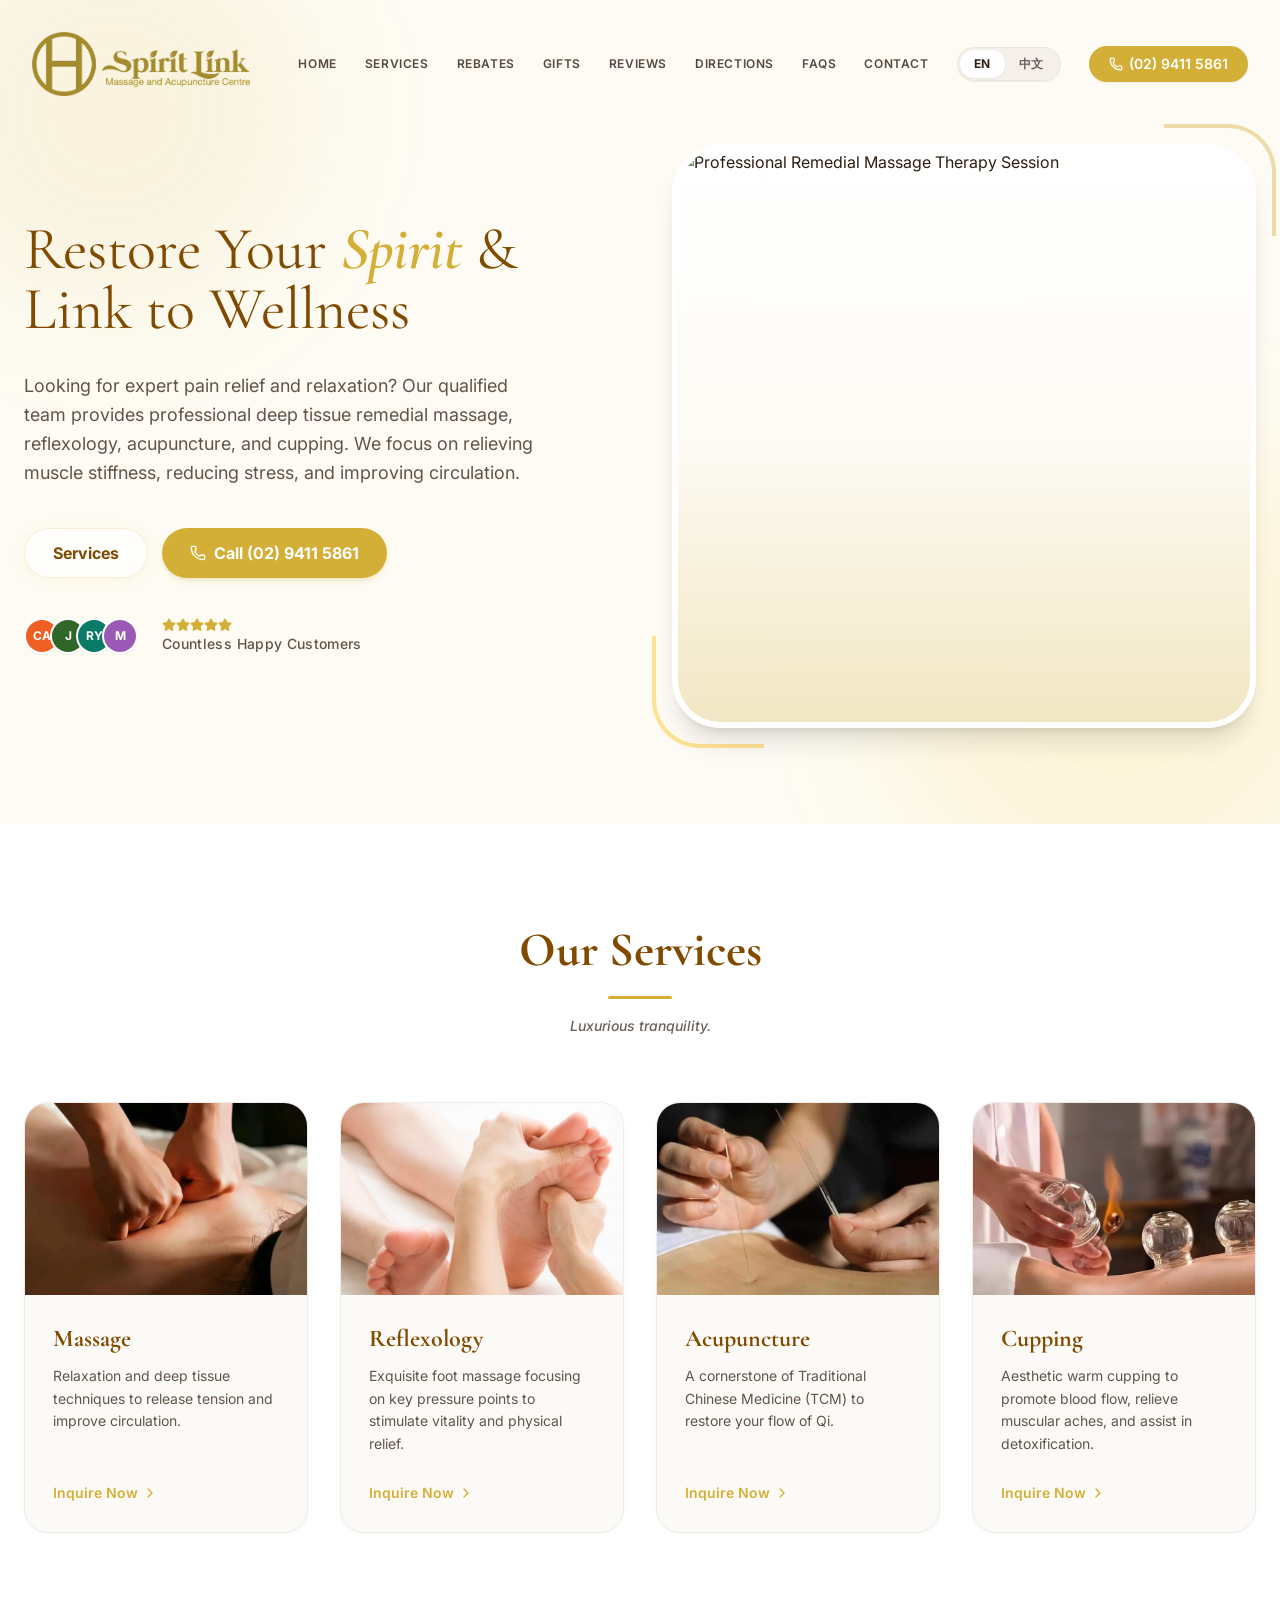
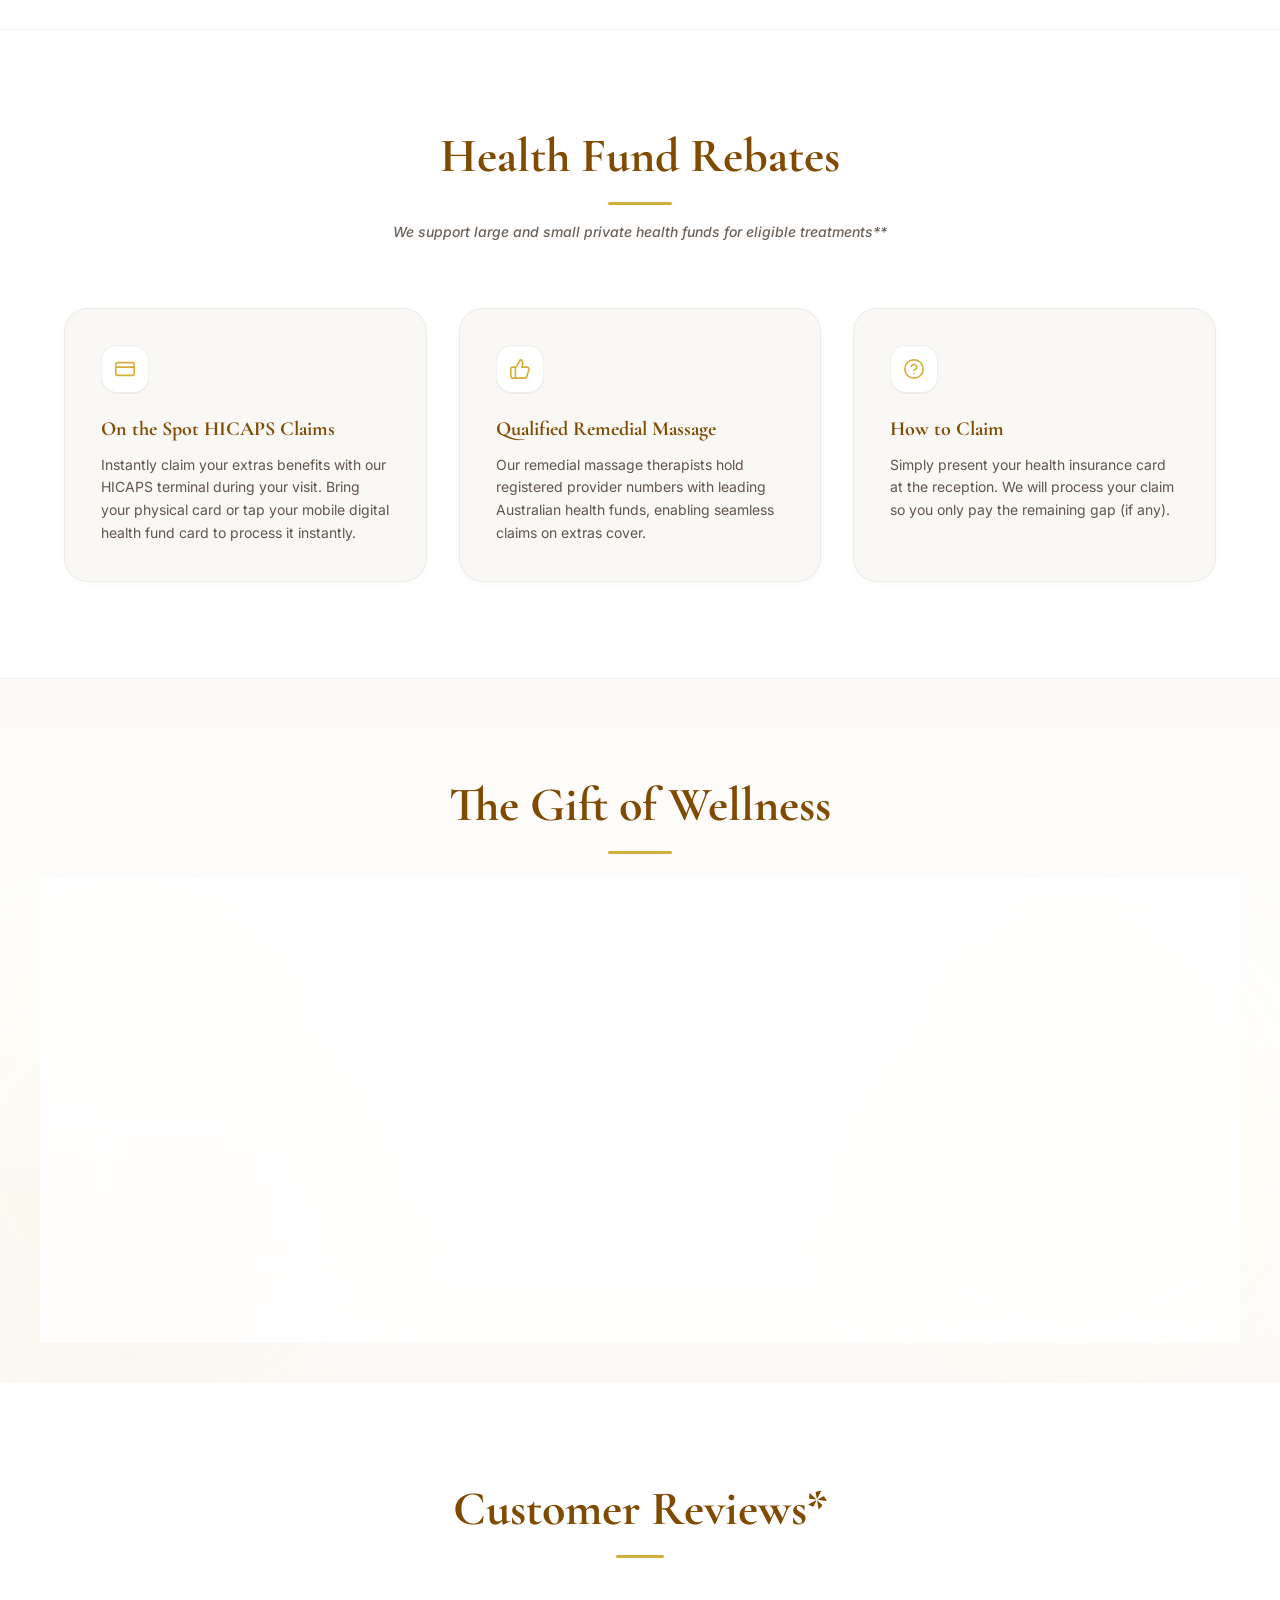
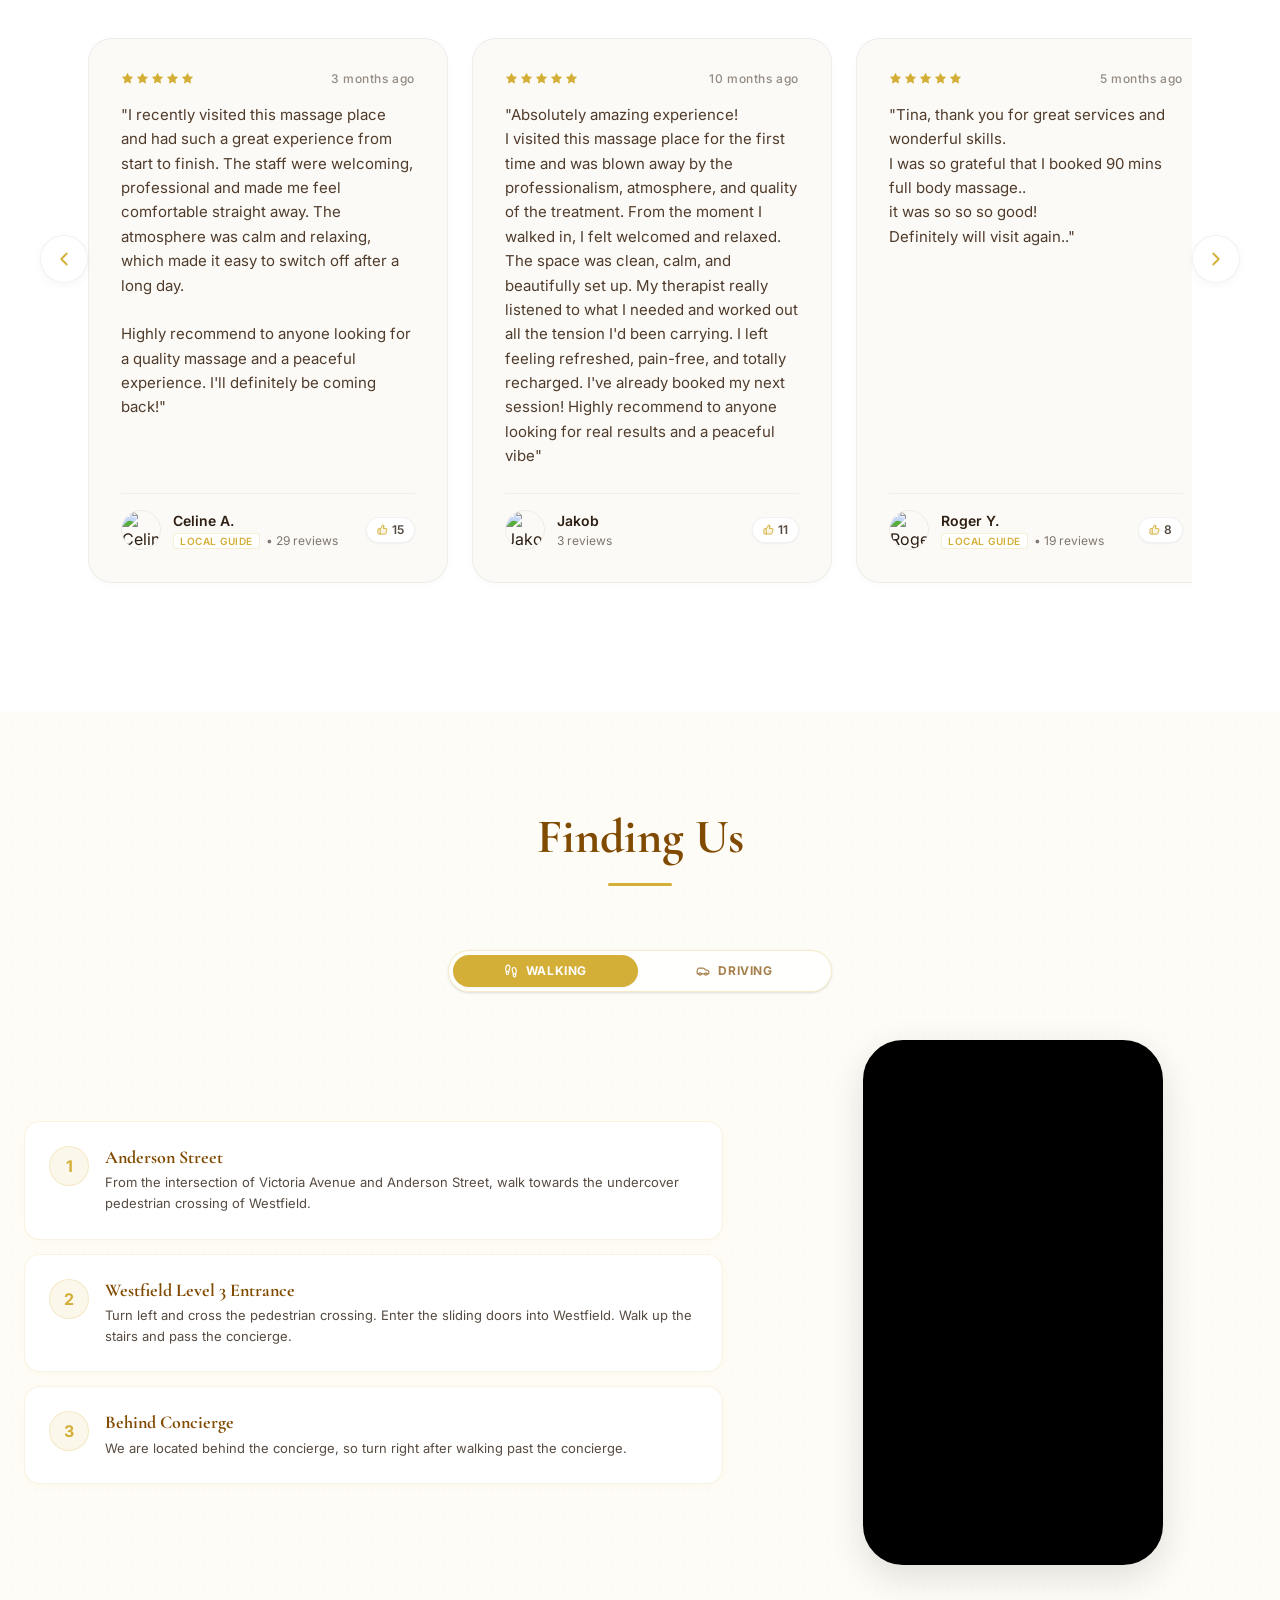
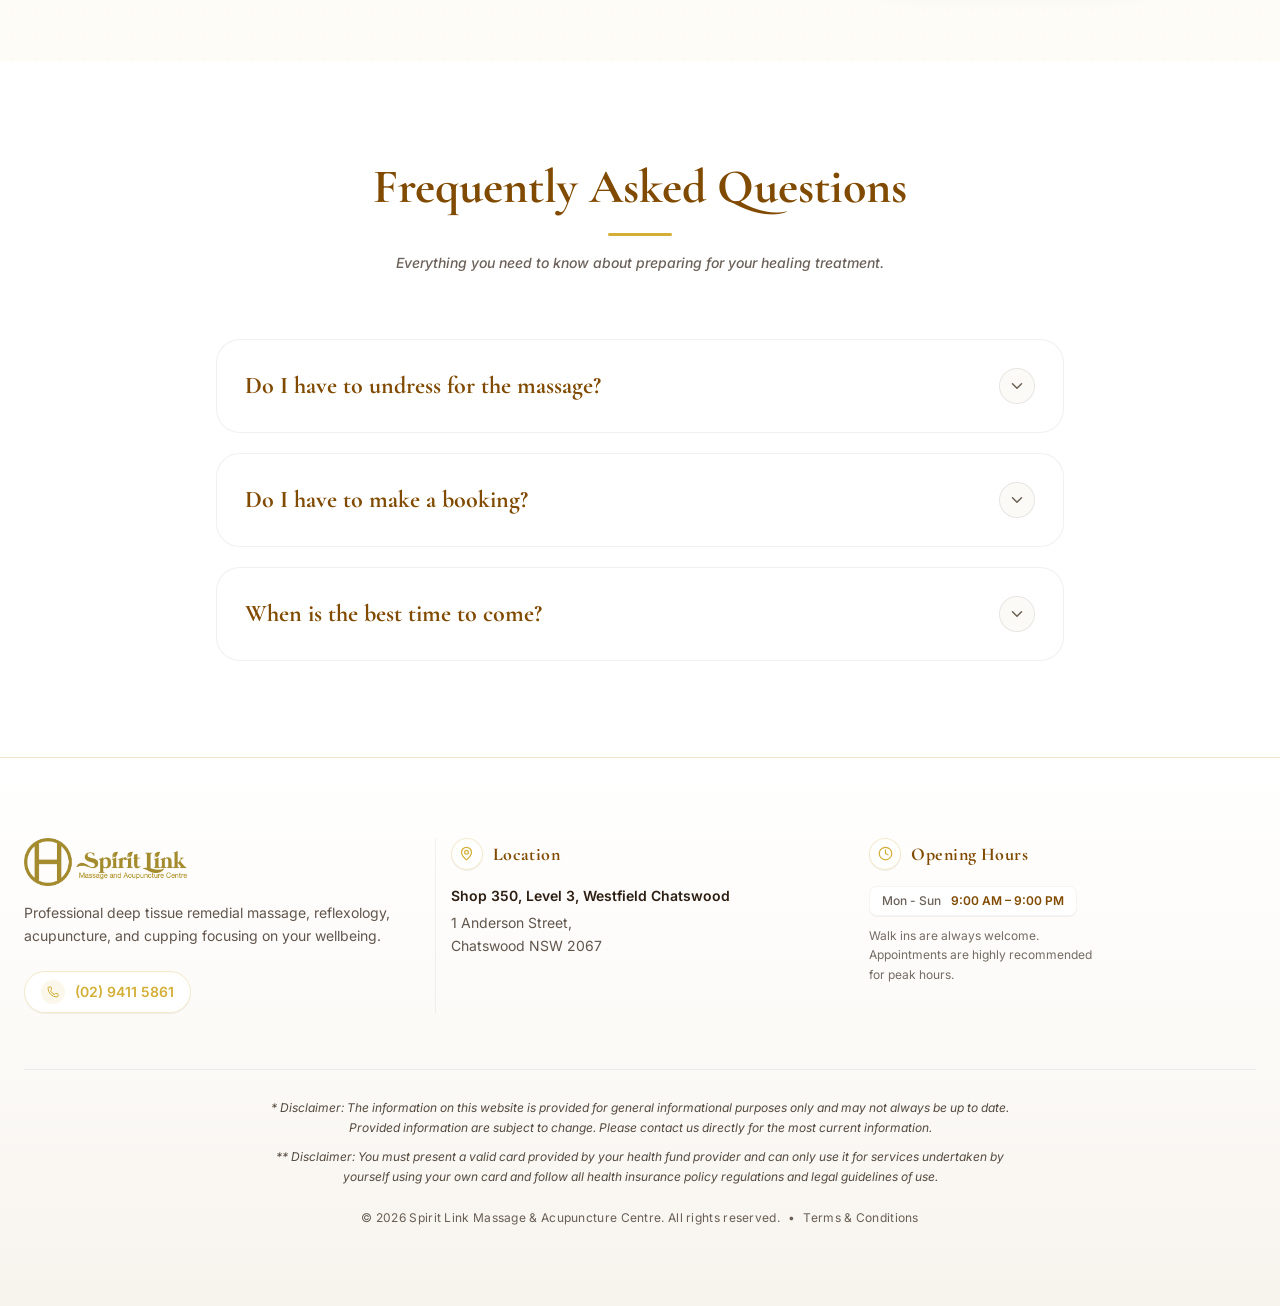
==== index.html @ e6a2073b "Add files via upload" ====
<!doctype html>
<html lang="en">
  <head>
    <meta charset="UTF-8" />
    <meta name="viewport" content="width=device-width, initial-scale=1.0, viewport-fit=cover" />
    
    <!-- Primary Search Meta Tags -->
    <title>Spirit Link Massage &amp; Acupuncture Centre | Chatswood</title>
    <meta name="title" content="Spirit Link Massage &amp; Acupuncture Centre | Chatswood" />
    <meta name="description" content="Expert pain relief and relaxation at Westfield Chatswood. Qualified deep tissue remedial massage, acupuncture, reflexology, and cupping. Instant HICAPS private health fund claims accepted." />
    <meta name="keywords" content="Spirit Link, Massage Chatswood, Acupuncture Westfield Chatswood, Traditional Chinese Medicine TCM, Cupping Therapy, Reflexology, Remedial Massage, HICAPS Health Fund Rebates, Wellness Clinic Sydney" />
    <meta name="author" content="Spirit Link Massage &amp; Acupuncture Centre" />
    <meta name="robots" content="index, follow, max-image-preview:large, max-snippet:-1, max-video-preview:-1" />
    <link rel="canonical" href="https://spiritlinkmassage.github.io/about/" />
    
    <!-- Search Engine Verification -->
    <meta name="google-site-verification" content="Xi3Sm8PVmXnRbYpAABcvfVhwPpnpcM1YwN4TWlgJE1U" />
    <!-- Replace content with your actual Bing Webmaster Tools verification token -->
    <meta name="msvalidate.01" content="BING_WEBMASTER_VERIFICATION_TOKEN" />

    <!-- Open Graph / Facebook / LinkedIn / WhatsApp -->
    <meta property="og:type" content="business.business" />
    <meta property="og:site_name" content="Spirit Link Massage &amp; Acupuncture Centre" />
    <meta property="og:url" content="https://spiritlinkmassage.github.io/about/" />
    <meta property="og:title" content="Spirit Link Massage &amp; Acupuncture Centre | Westfield Chatswood" />
    <meta property="og:description" content="Professional remedial massage, acupuncture, cupping, and reflexology at Westfield Chatswood. Instant HICAPS health fund rebates accepted." />
    <meta property="og:image" content="https://spiritlinkmassage.github.io/about/giftCard.png" />
    <meta property="og:image:secure_url" content="https://spiritlinkmassage.github.io/about/giftCard.png" />
    <meta property="og:image:type" content="image/png" />
    <meta property="og:image:width" content="1200" />
    <meta property="og:image:height" content="630" />
    <meta property="og:image:alt" content="Spirit Link Massage &amp; Acupuncture Centre Gift Card and Clinic Experience" />
    <meta property="og:locale" content="en_AU" />
    <meta property="og:locale:alternate" content="zh_CN" />
    <meta property="og:locale:alternate" content="zh_TW" />

    <!-- Twitter / X Cards -->
    <meta name="twitter:card" content="summary_large_image" />
    <meta name="twitter:url" content="https://spiritlinkmassage.github.io/about/" />
    <meta name="twitter:title" content="Spirit Link Massage &amp; Acupuncture Centre | Chatswood" />
    <meta name="twitter:description" content="Professional remedial massage, acupuncture, cupping, and reflexology at Westfield Chatswood. HICAPS rebates available." />
    <meta name="twitter:image" content="https://spiritlinkmassage.github.io/about/giftCard.png" />
    <meta name="twitter:image:alt" content="Spirit Link Massage &amp; Acupuncture Centre" />

    <!-- Apple Safari & iOS Web App Integration -->
    <meta name="apple-mobile-web-app-capable" content="yes" />
    <meta name="apple-mobile-web-app-status-bar-style" content="default" />
    <meta name="apple-mobile-web-app-title" content="Spirit Link" />
    <meta name="format-detection" content="telephone=yes" />
    <link rel="apple-touch-icon" sizes="180x180" href="https://spiritlinkmassage.github.io/about/browserLogo.png" />

    <!-- Theme Colors for Android Chrome & Safari Tab Tinting -->
    <meta name="theme-color" content="#FFFDF9" />
    <meta name="color-scheme" content="light" />

    <!-- Geo Meta Tags for Local Australian SEO -->
    <meta name="geo.region" content="AU-NSW" />
    <meta name="geo.placename" content="Chatswood" />
    <meta name="geo.position" content="-33.7961;151.1831" />
    <meta name="ICBM" content="-33.7961, 151.1831" />

    <!-- Performance: Preconnect to Google Fonts -->
    <link rel="preconnect" href="https://fonts.googleapis.com" />
    <link rel="preconnect" href="https://fonts.gstatic.com" crossorigin />
    <link href="https://fonts.googleapis.com/css2?family=Cormorant+Garamond:ital,wght@0,300;0,400;0,500;0,600;0,700;1,300;1,400;1,500;1,600;1,700&family=Inter:wght@100..900&display=swap" rel="stylesheet" />

    <!-- Favicon & Search Engine Site Icons (Google, Bing, Apple) -->
    <link rel="icon" type="image/png" sizes="512x512" href="https://spiritlinkmassage.github.io/about/browserLogo.png" />
    <link rel="icon" type="image/png" sizes="192x192" href="https://spiritlinkmassage.github.io/about/browserLogo.png" />
    <link rel="shortcut icon" href="https://spiritlinkmassage.github.io/about/browserLogo.png" />

    <!-- Schema.org JSON-LD Structured Data for Google Local 3-Pack & Rich Snippets -->
    <script type="application/ld+json">
    {
      "@context": "https://schema.org",
      "@type": ["HealthAndBeautyBusiness", "MedicalBusiness", "DaySpa"],
      "@id": "https://spiritlinkmassage.github.io/about/#business",
      "name": "Spirit Link Massage & Acupuncture Centre",
      "alternateName": ["Spirit Link Chatswood", "Spirit Link TCM Clinic"],
      "description": "Premier wellness and remedial therapy clinic in Westfield Chatswood offering qualified remedial deep tissue massage, acupuncture, reflexology, and cupping with instant HICAPS private health fund claims.",
      "url": "https://spiritlinkmassage.github.io/about/",
      "telephone": "+61-2-9411-5861",
      "priceRange": "$$",
      "image": [
        "https://spiritlinkmassage.github.io/about/giftCard.png",
        "https://spiritlinkmassage.github.io/about/massage.png",
        "https://spiritlinkmassage.github.io/about/acupuncture.png",
        "https://spiritlinkmassage.github.io/about/cupping.png",
        "https://spiritlinkmassage.github.io/about/reflexology.png"
      ],
      "logo": {
        "@type": "ImageObject",
        "url": "https://spiritlinkmassage.github.io/about/logo.png",
        "width": "512",
        "height": "512"
      },
      "address": {
        "@type": "PostalAddress",
        "streetAddress": "Shop 350, Level 3, Westfield Chatswood, 1 Anderson Street",
        "addressLocality": "Chatswood",
        "addressRegion": "NSW",
        "postalCode": "2067",
        "addressCountry": "AU"
      },
      "geo": {
        "@type": "GeoCoordinates",
        "latitude": -33.7961,
        "longitude": 151.1831
      },
      "containedInPlace": {
        "@type": "ShoppingCenter",
        "name": "Westfield Chatswood",
        "address": {
          "@type": "PostalAddress",
          "streetAddress": "1 Anderson Street",
          "addressLocality": "Chatswood",
          "addressRegion": "NSW",
          "postalCode": "2067",
          "addressCountry": "AU"
        }
      },
      "areaServed": [
        {
          "@type": "City",
          "name": "Chatswood"
        },
        {
          "@type": "AdministrativeArea",
          "name": "North Shore Sydney"
        },
        {
          "@type": "AdministrativeArea",
          "name": "Willoughby"
        },
        {
          "@type": "AdministrativeArea",
          "name": "New South Wales"
        }
      ],
      "knowsAbout": [
        "Remedial Massage",
        "Acupuncture Therapy",
        "Reflexology Foot Massage",
        "Cupping Therapy",
        "Traditional Chinese Medicine (TCM)",
        "Deep Tissue Massage",
        "HICAPS Private Health Fund Claims"
      ],
      "openingHoursSpecification": [
        {
          "@type": "OpeningHoursSpecification",
          "dayOfWeek": [
            "Monday",
            "Tuesday",
            "Wednesday",
            "Thursday",
            "Friday",
            "Saturday",
            "Sunday"
          ],
          "opens": "09:00",
          "closes": "21:00"
        }
      ],
      "paymentAccepted": ["Cash", "Credit Card", "EFTPOS", "HICAPS", "Visa", "Mastercard"],
      "currenciesAccepted": "AUD",
      "aggregateRating": {
        "@type": "AggregateRating",
        "ratingValue": "5.0",
        "bestRating": "5",
        "worstRating": "1",
        "ratingCount": "59",
        "reviewCount": "59"
      },
      "hasOfferCatalog": {
        "@type": "OfferCatalog",
        "name": "Wellness & TCM Remedial Services",
        "itemListElement": [
          {
            "@type": "Offer",
            "itemOffered": {
              "@type": "Service",
              "name": "Remedial Deep Tissue Massage",
              "description": "Qualified deep tissue remedial massage targeting muscle tightness, chronic pain, and stress with instant HICAPS claiming."
            }
          },
          {
            "@type": "Offer",
            "itemOffered": {
              "@type": "Service",
              "name": "Acupuncture & TCM Therapy",
              "description": "Traditional Chinese Medicine acupuncture treatment to unblock meridians, restore balance, and relieve chronic ailments."
            }
          },
          {
            "@type": "Offer",
            "itemOffered": {
              "@type": "Service",
              "name": "Reflexology Foot Massage",
              "description": "Therapeutic foot pressure point reflexology to stimulate systemic circulation and bodily recovery."
            }
          },
          {
            "@type": "Offer",
            "itemOffered": {
              "@type": "Service",
              "name": "Cupping Therapy",
              "description": "Traditional glass cup suction therapy to dispel deep tension and enhance microcirculation."
            }
          }
        ]
      }
    }
    </script>
    <script type="module" crossorigin src="./assets/index-lstmQ9-v.js"></script>
    <link rel="modulepreload" crossorigin href="./assets/rolldown-runtime-M0oDzQ_3.js">
    <link rel="modulepreload" crossorigin href="./assets/vendor-misc-BG9ecFkG.js">
    <link rel="modulepreload" crossorigin href="./assets/vendor-motion-CO0AXUZm.js">
    <link rel="modulepreload" crossorigin href="./assets/vendor-react-CV_2UUEp.js">
    <link rel="stylesheet" crossorigin href="./assets/index-DsUtZByP.css">
  </head>
  <body>
    <div id="root"></div>
  </body>
</html>
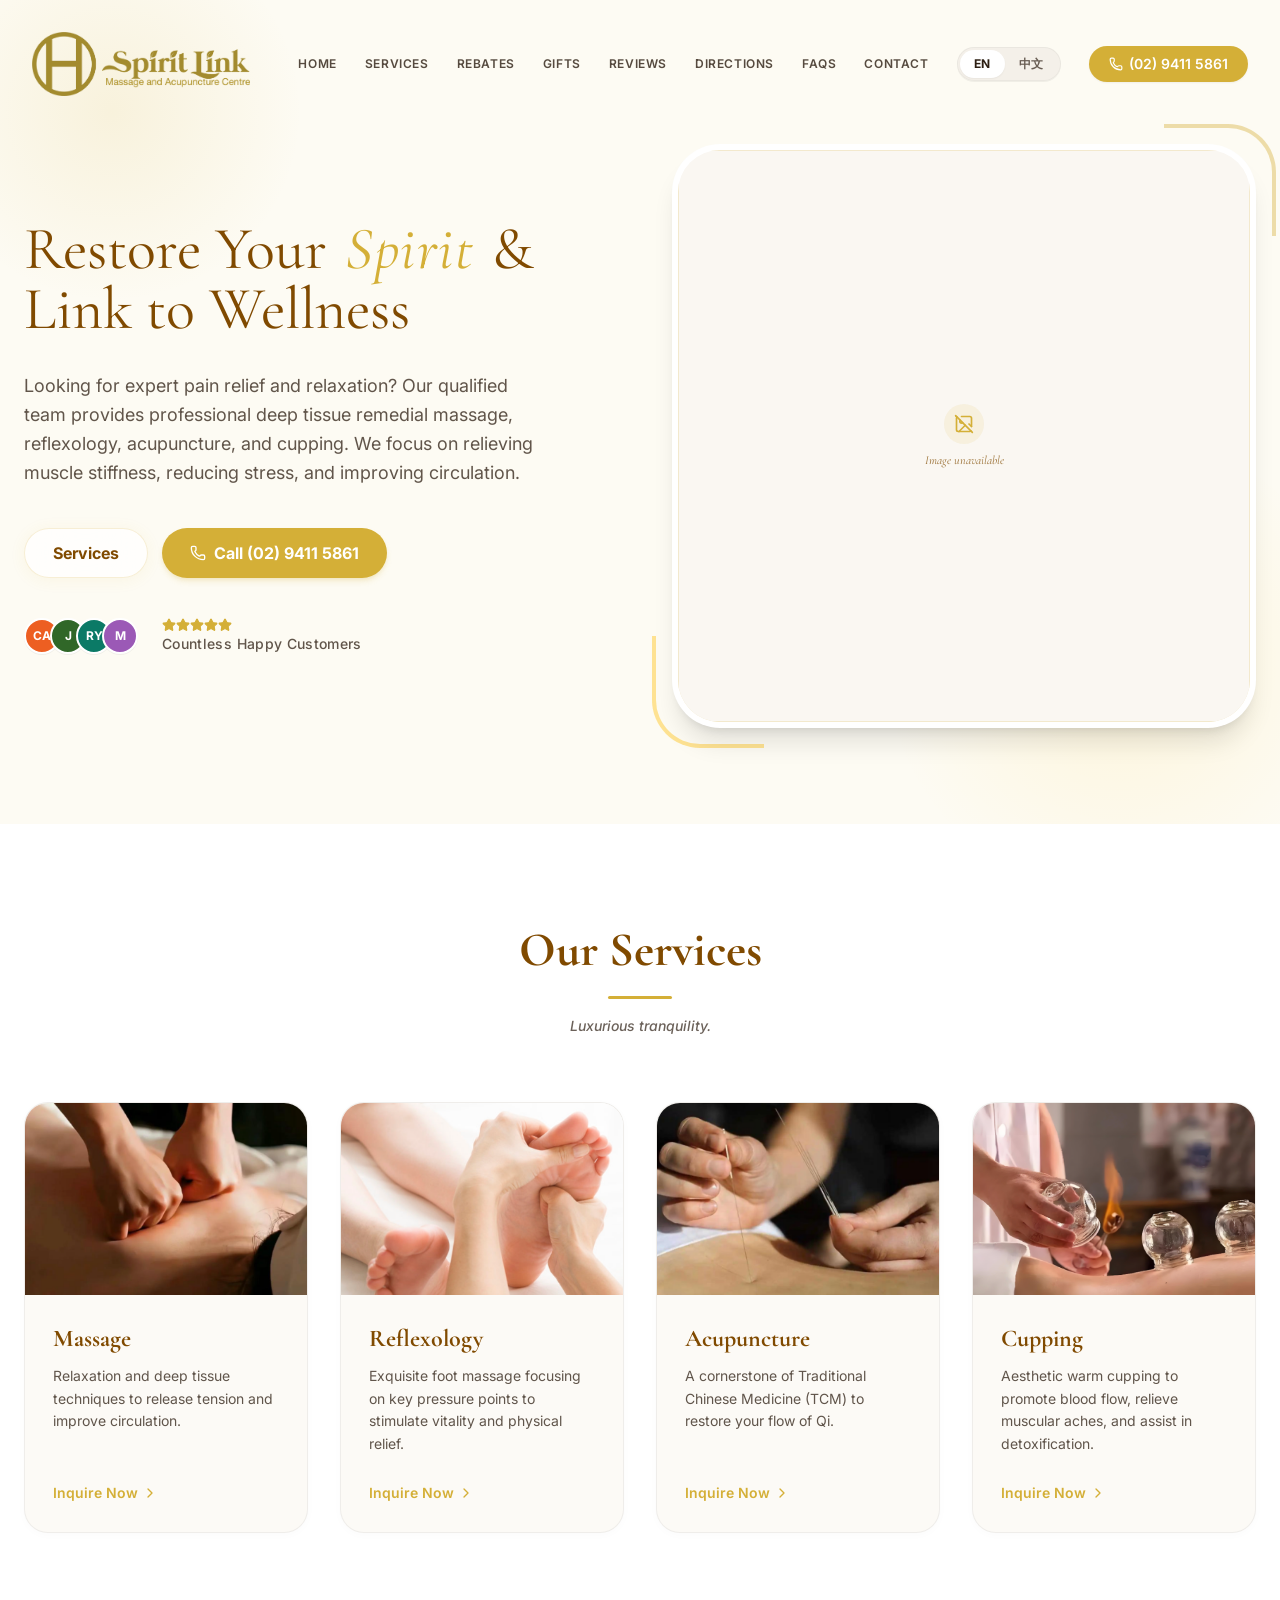
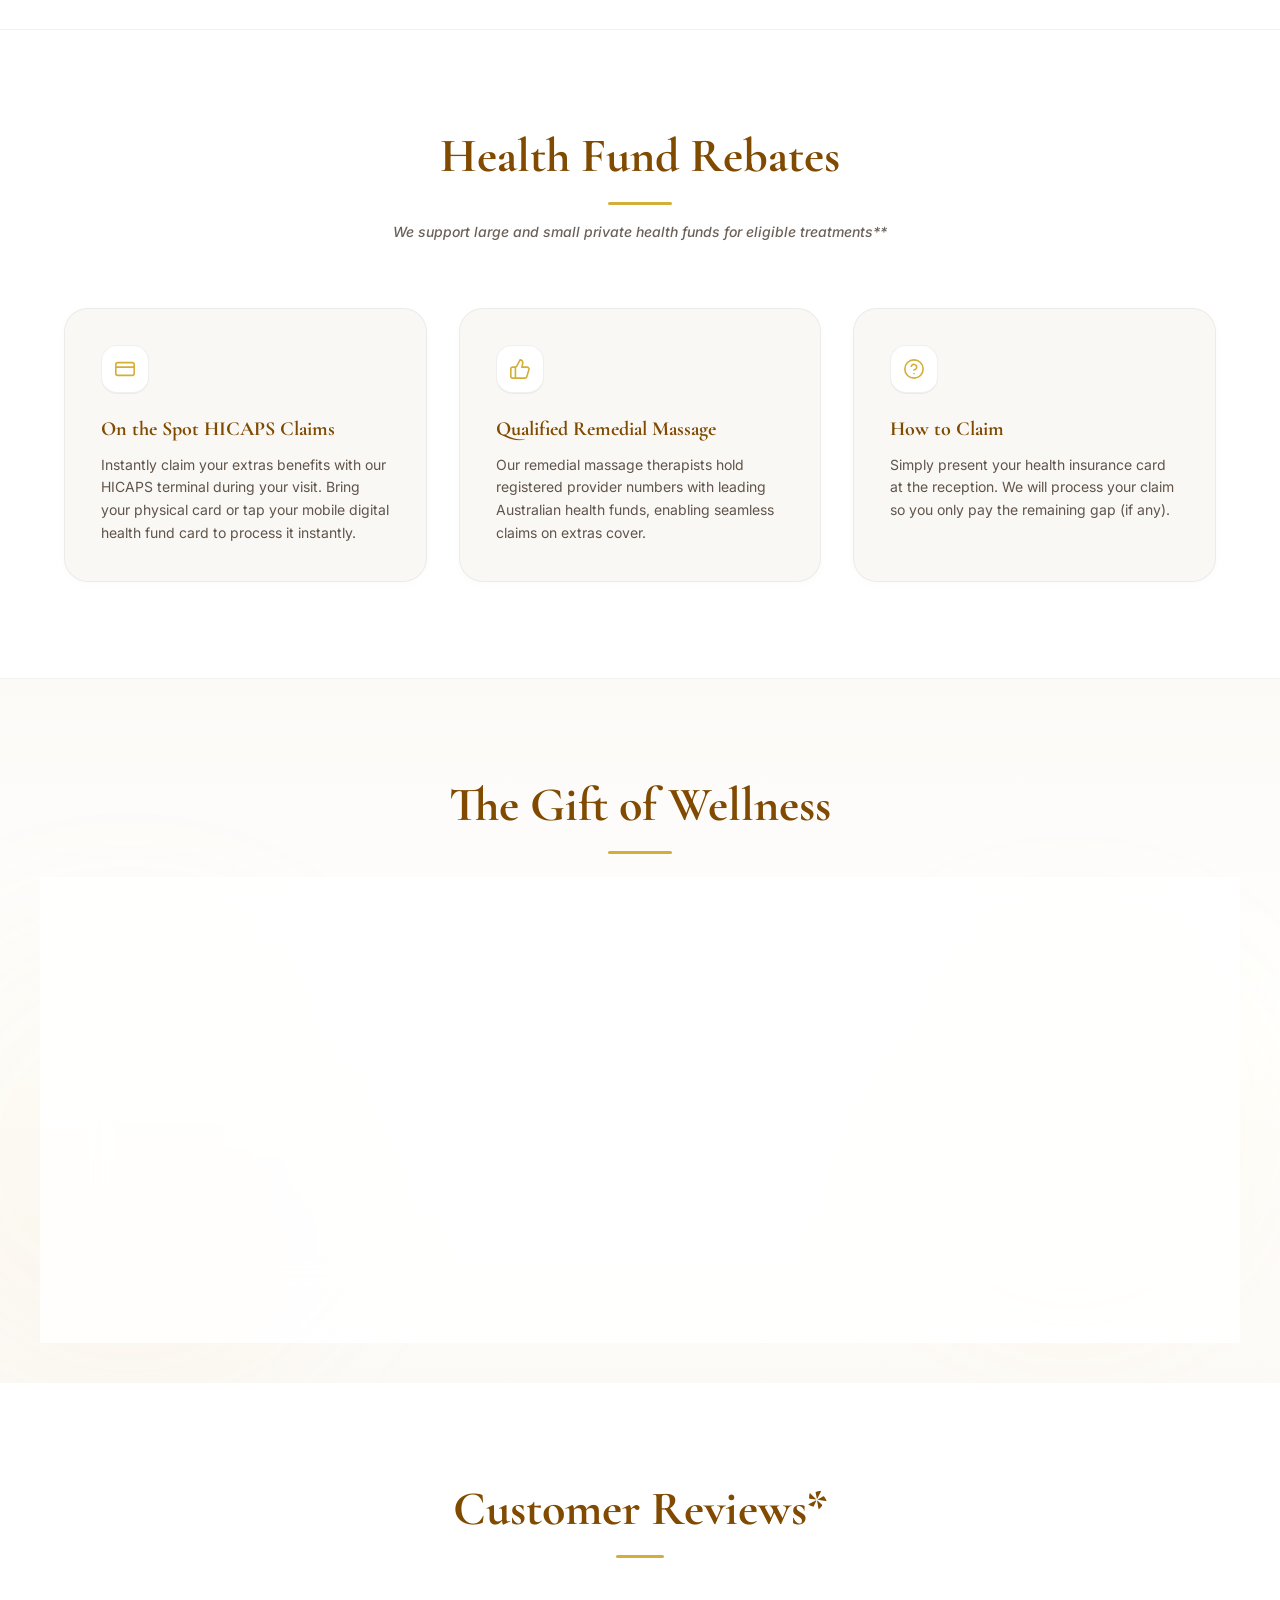
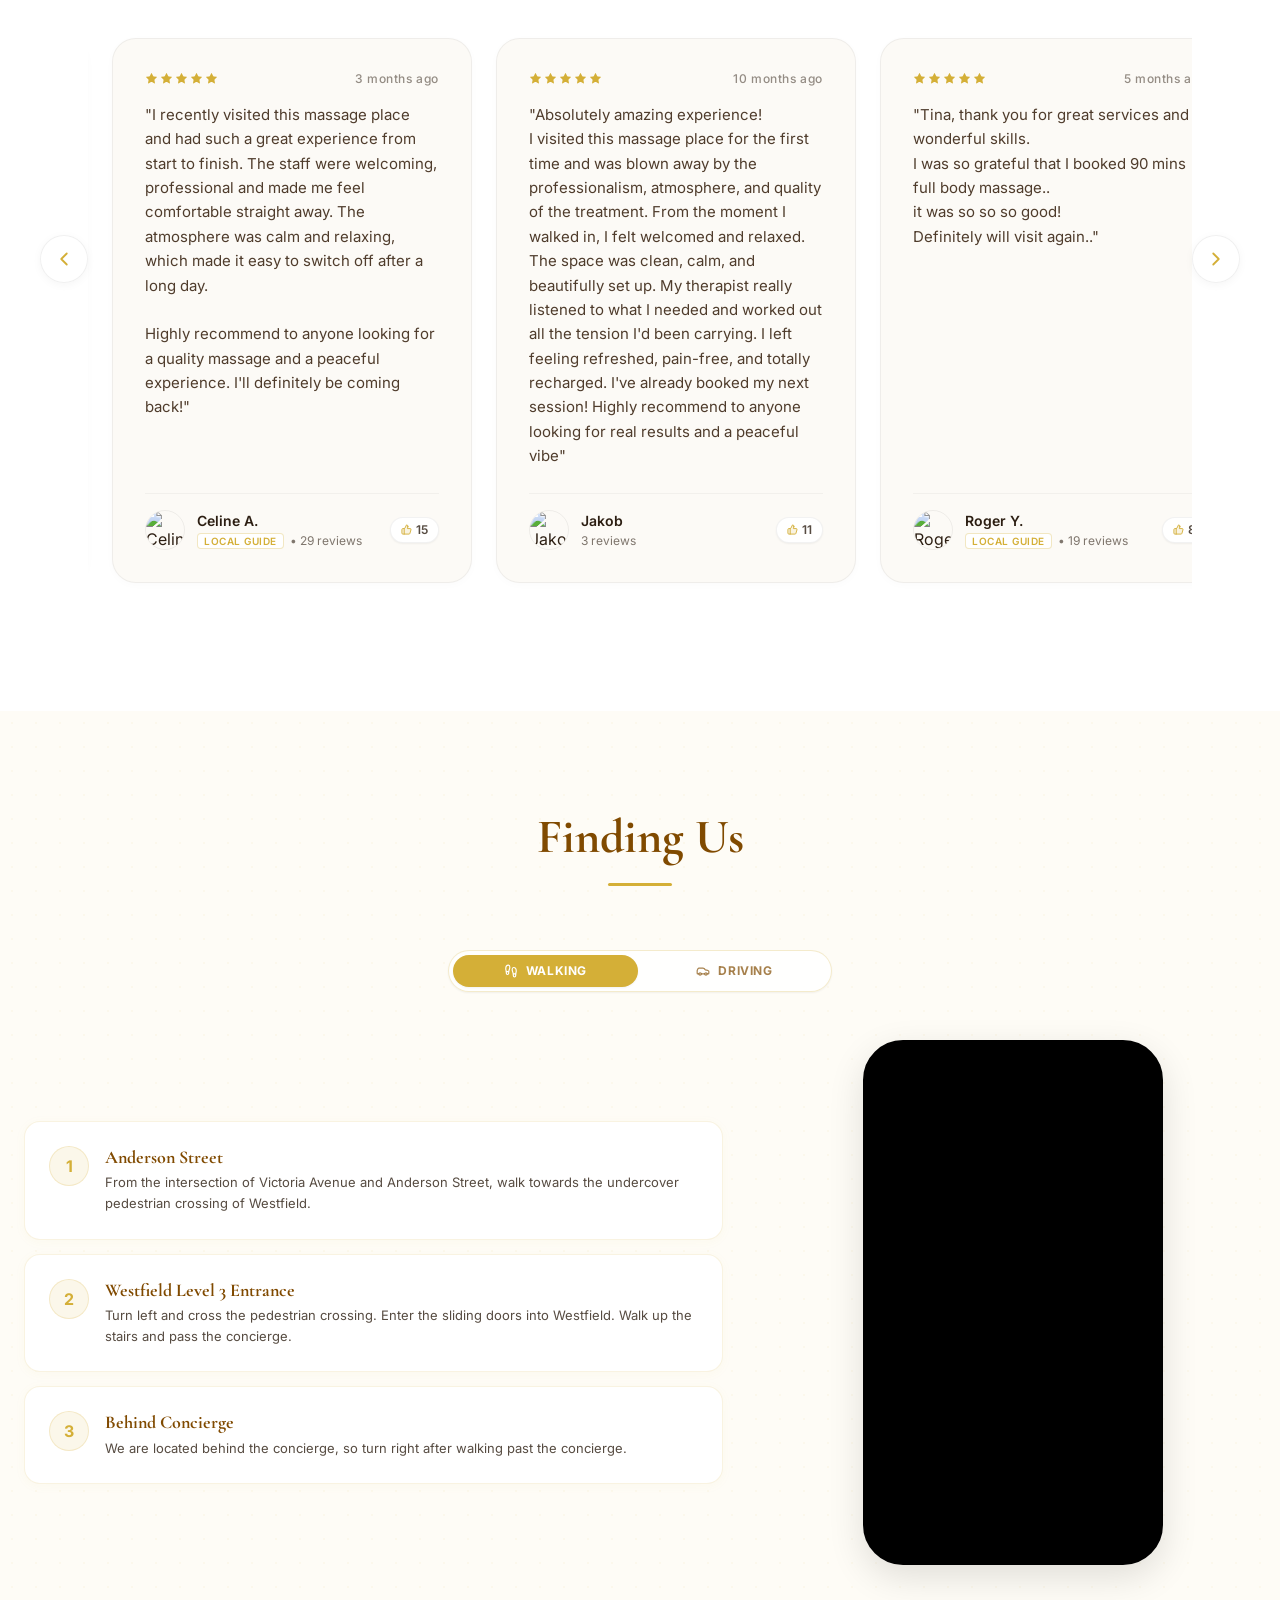
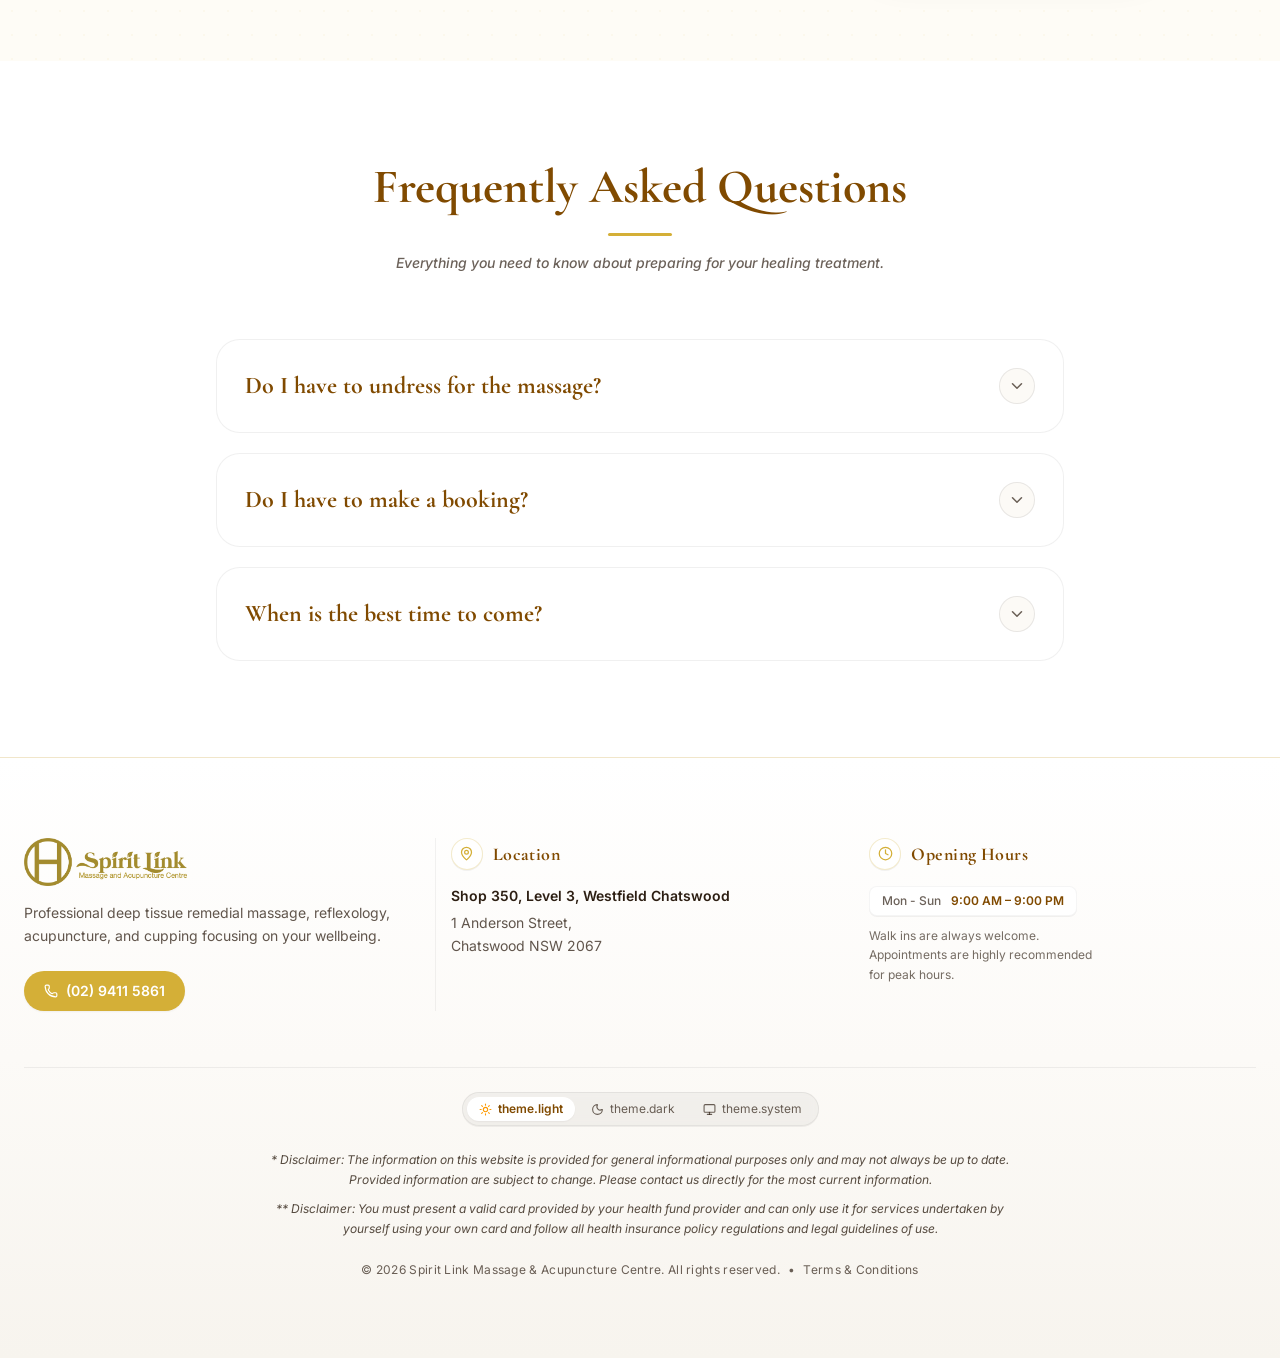
==== commit 93a42414: "Add files via upload" ====
--- a/index.html
+++ b/index.html
@@ -5,10 +5,10 @@
     <meta name="viewport" content="width=device-width, initial-scale=1.0, viewport-fit=cover" />
     
     <!-- Primary Search Meta Tags -->
-    <title>Spirit Link Massage &amp; Acupuncture Centre | Chatswood</title>
-    <meta name="title" content="Spirit Link Massage &amp; Acupuncture Centre | Chatswood" />
-    <meta name="description" content="Expert pain relief and relaxation at Westfield Chatswood. Qualified deep tissue remedial massage, acupuncture, reflexology, and cupping. Instant HICAPS private health fund claims accepted." />
-    <meta name="keywords" content="Spirit Link, Massage Chatswood, Acupuncture Westfield Chatswood, Traditional Chinese Medicine TCM, Cupping Therapy, Reflexology, Remedial Massage, HICAPS Health Fund Rebates, Wellness Clinic Sydney" />
+    <title>Spirit Link Massage &amp; Acupuncture Centre | Chatswood Sydney NSW | 悉尼车士活中医推拿针灸</title>
+    <meta name="title" content="Spirit Link Massage &amp; Acupuncture Centre | Chatswood Sydney NSW | 悉尼车士活中医推拿针灸" />
+    <meta name="description" content="Premier remedial massage, acupuncture, reflexology &amp; cupping clinic at Westfield Chatswood, Sydney NSW Australia. Certified therapists, walk-ins welcome, instant HICAPS health fund rebates. 悉尼车士活专业中医推拿、针灸理疗、拔罐、足疗，支持澳洲私人医疗保险现场报销。" />
+    <meta name="keywords" content="Spirit Link Massage, Massage Chatswood, Massage Sydney, Remedial Massage Sydney, Remedial Massage NSW, Remedial Massage Australia, Acupuncture Sydney, Acupuncture Chatswood, Traditional Chinese Medicine Sydney, TCM Sydney, Chinese Massage Sydney Australia, Deep Tissue Massage Chatswood, Reflexology Sydney, Cupping Therapy Sydney, HICAPS Health Fund Rebates Sydney, 悉尼按摩, 车士活按摩, 悉尼中医, 悉尼针灸, 悉尼拔罐, 悉尼足疗, 车士活中医诊所, 澳洲私人医疗保险报销, 澳洲中医推拿, Westfield Chatswood Massage, North Shore Sydney Massage, Best Massage Sydney NSW, Chinese Acupuncture Sydney" />
     <meta name="author" content="Spirit Link Massage &amp; Acupuncture Centre" />
     <meta name="robots" content="index, follow, max-image-preview:large, max-snippet:-1, max-video-preview:-1" />
     <link rel="canonical" href="https://spiritlinkmassage.github.io/about/" />
@@ -22,14 +22,14 @@
     <meta property="og:type" content="business.business" />
     <meta property="og:site_name" content="Spirit Link Massage &amp; Acupuncture Centre" />
     <meta property="og:url" content="https://spiritlinkmassage.github.io/about/" />
-    <meta property="og:title" content="Spirit Link Massage &amp; Acupuncture Centre | Westfield Chatswood" />
-    <meta property="og:description" content="Professional remedial massage, acupuncture, cupping, and reflexology at Westfield Chatswood. Instant HICAPS health fund rebates accepted." />
+    <meta property="og:title" content="Spirit Link Massage &amp; Acupuncture Centre | Westfield Chatswood Sydney NSW" />
+    <meta property="og:description" content="Professional remedial massage, acupuncture, cupping, and reflexology at Westfield Chatswood, Sydney NSW Australia. Instant HICAPS private health fund rebates accepted. 悉尼车士活中医推拿针灸理疗。" />
     <meta property="og:image" content="https://spiritlinkmassage.github.io/about/giftCard.png" />
     <meta property="og:image:secure_url" content="https://spiritlinkmassage.github.io/about/giftCard.png" />
     <meta property="og:image:type" content="image/png" />
     <meta property="og:image:width" content="1200" />
     <meta property="og:image:height" content="630" />
-    <meta property="og:image:alt" content="Spirit Link Massage &amp; Acupuncture Centre Gift Card and Clinic Experience" />
+    <meta property="og:image:alt" content="Spirit Link Massage &amp; Acupuncture Centre Westfield Chatswood Sydney Gift Card and Clinic Experience" />
     <meta property="og:locale" content="en_AU" />
     <meta property="og:locale:alternate" content="zh_CN" />
     <meta property="og:locale:alternate" content="zh_TW" />
@@ -37,10 +37,10 @@
     <!-- Twitter / X Cards -->
     <meta name="twitter:card" content="summary_large_image" />
     <meta name="twitter:url" content="https://spiritlinkmassage.github.io/about/" />
-    <meta name="twitter:title" content="Spirit Link Massage &amp; Acupuncture Centre | Chatswood" />
-    <meta name="twitter:description" content="Professional remedial massage, acupuncture, cupping, and reflexology at Westfield Chatswood. HICAPS rebates available." />
+    <meta name="twitter:title" content="Spirit Link Massage &amp; Acupuncture Centre | Chatswood Sydney NSW" />
+    <meta name="twitter:description" content="Professional remedial massage, acupuncture, cupping, and reflexology at Westfield Chatswood, Sydney NSW. Instant HICAPS health fund rebates. 悉尼专业中医推拿针灸。" />
     <meta name="twitter:image" content="https://spiritlinkmassage.github.io/about/giftCard.png" />
-    <meta name="twitter:image:alt" content="Spirit Link Massage &amp; Acupuncture Centre" />
+    <meta name="twitter:image:alt" content="Spirit Link Massage &amp; Acupuncture Centre Sydney" />
 
     <!-- Apple Safari & iOS Web App Integration -->
     <meta name="apple-mobile-web-app-capable" content="yes" />
@@ -49,9 +49,10 @@
     <meta name="format-detection" content="telephone=yes" />
     <link rel="apple-touch-icon" sizes="180x180" href="https://spiritlinkmassage.github.io/about/browserLogo.png" />
 
-    <!-- Theme Colors for Android Chrome & Safari Tab Tinting -->
-    <meta name="theme-color" content="#FFFDF9" />
-    <meta name="color-scheme" content="light" />
+    <!-- Theme Colors for Android Chrome & Safari Tab Tinting (Light & Dark Mode) -->
+    <meta name="theme-color" media="(prefers-color-scheme: light)" content="#FFFDF9" />
+    <meta name="theme-color" media="(prefers-color-scheme: dark)" content="#000000" />
+    <meta name="color-scheme" content="light dark" />
 
     <!-- Geo Meta Tags for Local Australian SEO -->
     <meta name="geo.region" content="AU-NSW" />
@@ -59,15 +60,23 @@
     <meta name="geo.position" content="-33.7961;151.1831" />
     <meta name="ICBM" content="-33.7961, 151.1831" />
 
-    <!-- Performance: Preconnect to Google Fonts -->
+    <!-- Performance: Preconnect to Google Fonts & LCP Image Host -->
     <link rel="preconnect" href="https://fonts.googleapis.com" />
     <link rel="preconnect" href="https://fonts.gstatic.com" crossorigin />
-    <link href="https://fonts.googleapis.com/css2?family=Cormorant+Garamond:ital,wght@0,300;0,400;0,500;0,600;0,700;1,300;1,400;1,500;1,600;1,700&family=Inter:wght@100..900&display=swap" rel="stylesheet" />
+    <link rel="preconnect" href="https://lh3.googleusercontent.com" crossorigin />
+    <link rel="preload" as="image" href="https://lh3.googleusercontent.com/d/1NUdhbYnMFYZbMS5WnikF4cEekwfAKiq2" fetchpriority="high" />
+    <link href="https://fonts.googleapis.com/css2?family=Cormorant+Garamond:ital,wght@0,400;0,500;0,600;0,700;1,400&family=Inter:wght@400;500;600;700&display=swap" rel="stylesheet" />
 
     <!-- Favicon & Search Engine Site Icons (Google, Bing, Apple) -->
+    <!-- Google Search requires icon to be a multiple of 48px square: 48x48, 96x96, 144x144, 192x192 -->
+    <link rel="icon" type="image/x-icon" href="https://spiritlinkmassage.github.io/about/favicon.ico" />
+    <link rel="icon" type="image/png" sizes="48x48" href="https://spiritlinkmassage.github.io/about/favicon-48x48.png" />
+    <link rel="icon" type="image/png" sizes="96x96" href="https://spiritlinkmassage.github.io/about/favicon-96x96.png" />
+    <link rel="icon" type="image/png" sizes="144x144" href="https://spiritlinkmassage.github.io/about/favicon-144x144.png" />
+    <link rel="icon" type="image/png" sizes="192x192" href="https://spiritlinkmassage.github.io/about/favicon-192x192.png" />
     <link rel="icon" type="image/png" sizes="512x512" href="https://spiritlinkmassage.github.io/about/browserLogo.png" />
-    <link rel="icon" type="image/png" sizes="192x192" href="https://spiritlinkmassage.github.io/about/browserLogo.png" />
-    <link rel="shortcut icon" href="https://spiritlinkmassage.github.io/about/browserLogo.png" />
+    <link rel="shortcut icon" href="https://spiritlinkmassage.github.io/about/favicon.ico" />
+    <link rel="manifest" href="https://spiritlinkmassage.github.io/about/site.webmanifest" />
 
     <!-- Schema.org JSON-LD Structured Data for Google Local 3-Pack & Rich Snippets -->
     <script type="application/ld+json">
@@ -76,8 +85,13 @@
       "@type": ["HealthAndBeautyBusiness", "MedicalBusiness", "DaySpa"],
       "@id": "https://spiritlinkmassage.github.io/about/#business",
       "name": "Spirit Link Massage & Acupuncture Centre",
-      "alternateName": ["Spirit Link Chatswood", "Spirit Link TCM Clinic"],
-      "description": "Premier wellness and remedial therapy clinic in Westfield Chatswood offering qualified remedial deep tissue massage, acupuncture, reflexology, and cupping with instant HICAPS private health fund claims.",
+      "alternateName": [
+        "Spirit Link Chatswood",
+        "Spirit Link TCM Clinic Sydney",
+        "Spirit Link 悉尼车士活中医推拿针灸",
+        "Chatswood Remedial Massage & Acupuncture"
+      ],
+      "description": "Premier wellness and remedial therapy clinic in Westfield Chatswood, Sydney NSW Australia. Offering qualified remedial deep tissue massage, traditional Chinese acupuncture, reflexology, and cupping with instant HICAPS private health fund claims. 悉尼车士活中医推拿理疗中心。",
       "url": "https://spiritlinkmassage.github.io/about/",
       "telephone": "+61-2-9411-5861",
       "priceRange": "$$",
@@ -125,6 +139,14 @@
           "name": "Chatswood"
         },
         {
+          "@type": "City",
+          "name": "Sydney"
+        },
+        {
+          "@type": "AdministrativeArea",
+          "name": "Greater Sydney"
+        },
+        {
           "@type": "AdministrativeArea",
           "name": "North Shore Sydney"
         },
@@ -135,16 +157,22 @@
         {
           "@type": "AdministrativeArea",
           "name": "New South Wales"
+        },
+        {
+          "@type": "Country",
+          "name": "Australia"
         }
       ],
       "knowsAbout": [
-        "Remedial Massage",
-        "Acupuncture Therapy",
-        "Reflexology Foot Massage",
-        "Cupping Therapy",
-        "Traditional Chinese Medicine (TCM)",
-        "Deep Tissue Massage",
-        "HICAPS Private Health Fund Claims"
+        "Remedial Massage (推拿按摩)",
+        "Acupuncture Therapy (针灸治疗)",
+        "Reflexology Foot Massage (足底穴位按摩)",
+        "Cupping Therapy (拔罐理疗)",
+        "Traditional Chinese Medicine (TCM / 中医)",
+        "Deep Tissue Massage (深层组织按摩)",
+        "HICAPS Private Health Fund Claims (澳洲私人医疗保险直接理赔)",
+        "Remedial Massage Sydney NSW",
+        "Acupuncture Sydney"
       ],
       "openingHoursSpecification": [
         {
@@ -174,50 +202,84 @@
       },
       "hasOfferCatalog": {
         "@type": "OfferCatalog",
-        "name": "Wellness & TCM Remedial Services",
+        "name": "Wellness & TCM Remedial Services (悉尼车士活中医理疗服务)",
         "itemListElement": [
           {
             "@type": "Offer",
             "itemOffered": {
               "@type": "Service",
-              "name": "Remedial Deep Tissue Massage",
-              "description": "Qualified deep tissue remedial massage targeting muscle tightness, chronic pain, and stress with instant HICAPS claiming."
+              "name": "Remedial Deep Tissue Massage (专业深层推拿按摩)",
+              "description": "Qualified deep tissue remedial massage in Chatswood Sydney targeting muscle tightness, chronic pain, and stress with instant HICAPS private health fund claims."
             }
           },
           {
             "@type": "Offer",
             "itemOffered": {
               "@type": "Service",
-              "name": "Acupuncture & TCM Therapy",
-              "description": "Traditional Chinese Medicine acupuncture treatment to unblock meridians, restore balance, and relieve chronic ailments."
+              "name": "Acupuncture & TCM Therapy (中医针灸理疗)",
+              "description": "Traditional Chinese Medicine acupuncture treatment in Chatswood Sydney to unblock meridians, restore balance, and relieve chronic ailments."
             }
           },
           {
             "@type": "Offer",
             "itemOffered": {
               "@type": "Service",
-              "name": "Reflexology Foot Massage",
-              "description": "Therapeutic foot pressure point reflexology to stimulate systemic circulation and bodily recovery."
+              "name": "Reflexology Foot Massage (足底穴位按摩)",
+              "description": "Therapeutic foot pressure point reflexology in Chatswood Sydney to stimulate systemic circulation and bodily recovery."
             }
           },
           {
             "@type": "Offer",
             "itemOffered": {
               "@type": "Service",
-              "name": "Cupping Therapy",
-              "description": "Traditional glass cup suction therapy to dispel deep tension and enhance microcirculation."
+              "name": "Cupping Therapy (传统拔罐理疗)",
+              "description": "Traditional glass cup suction cupping therapy in Chatswood Sydney to dispel deep tension and enhance microcirculation."
             }
           }
         ]
       }
     }
     </script>
-    <script type="module" crossorigin src="./assets/index-lstmQ9-v.js"></script>
+
+    <!-- FAQPage Schema for AI Search Engines (ChatGPT Search, Perplexity, Google SGE, Claude) & Google Rich Snippets -->
+    <script type="application/ld+json">
+    {
+      "@context": "https://schema.org",
+      "@type": "FAQPage",
+      "mainEntity": [
+        {
+          "@type": "Question",
+          "name": "Do I have to undress for the massage?",
+          "acceptedAnswer": {
+            "@type": "Answer",
+            "text": "No, you only need to undress to your comfort level. For therapeutic oil massages, we recommend undressing to your underwear so massage oils can be applied effectively. Certified therapists ensure absolute privacy. For reflexology treatments, you can remain fully clothed with pants rolled up."
+          }
+        },
+        {
+          "@type": "Question",
+          "name": "Do I have to make a booking?",
+          "acceptedAnswer": {
+            "@type": "Answer",
+            "text": "No, walk-ins are always welcome! However, making an appointment is highly recommended, especially if you have a specific therapist or high-demand treatment date in mind, or during peak lunch hours."
+          }
+        },
+        {
+          "@type": "Question",
+          "name": "When is the best time to come?",
+          "acceptedAnswer": {
+            "@type": "Answer",
+            "text": "To enjoy a serene, quiet environment with minimal wait times, we highly recommend planning your visit for early mornings or late afternoons."
+          }
+        }
+      ]
+    }
+    </script>
+    <script type="module" crossorigin src="./assets/index-DEMLu2eV.js"></script>
     <link rel="modulepreload" crossorigin href="./assets/rolldown-runtime-M0oDzQ_3.js">
     <link rel="modulepreload" crossorigin href="./assets/vendor-misc-BG9ecFkG.js">
     <link rel="modulepreload" crossorigin href="./assets/vendor-motion-CO0AXUZm.js">
-    <link rel="modulepreload" crossorigin href="./assets/vendor-react-CV_2UUEp.js">
-    <link rel="stylesheet" crossorigin href="./assets/index-DsUtZByP.css">
+    <link rel="modulepreload" crossorigin href="./assets/vendor-react-C6lyy26_.js">
+    <link rel="stylesheet" crossorigin href="./assets/index-CbM53oPk.css">
   </head>
   <body>
     <div id="root"></div>
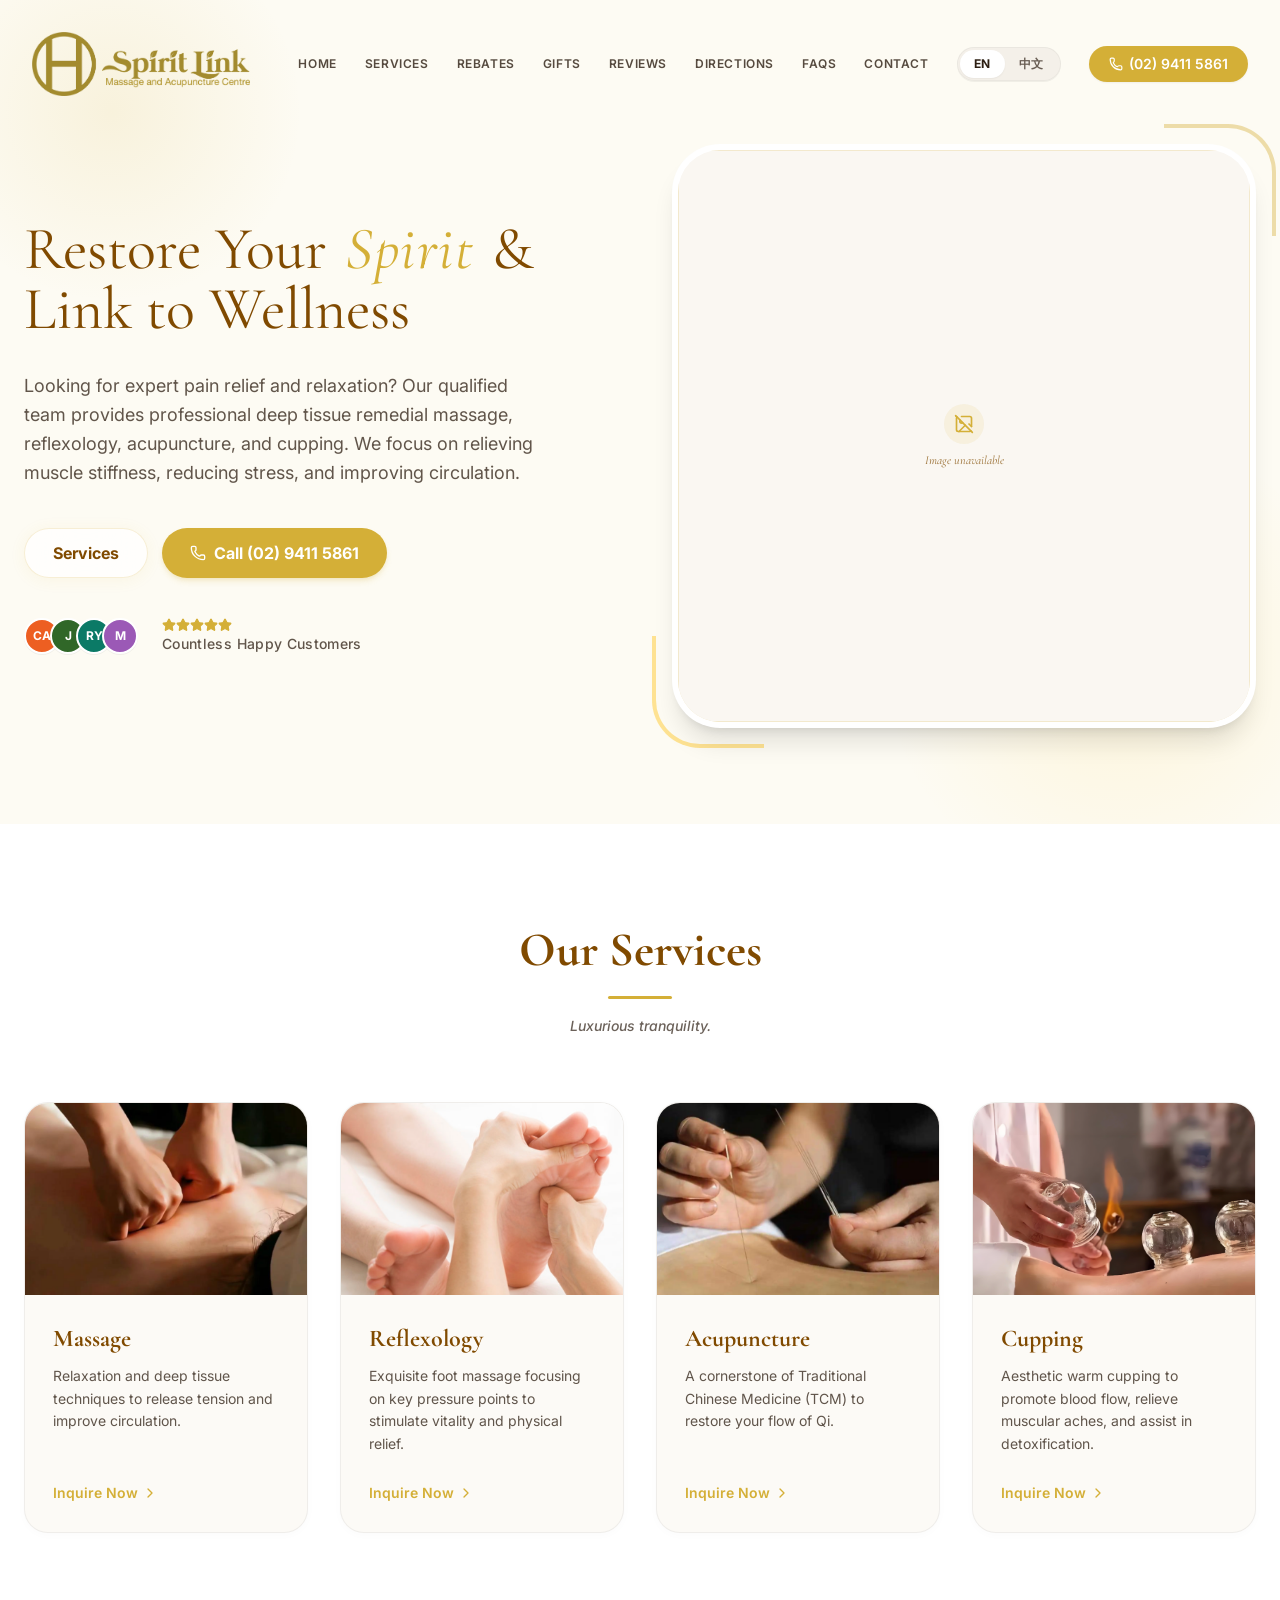
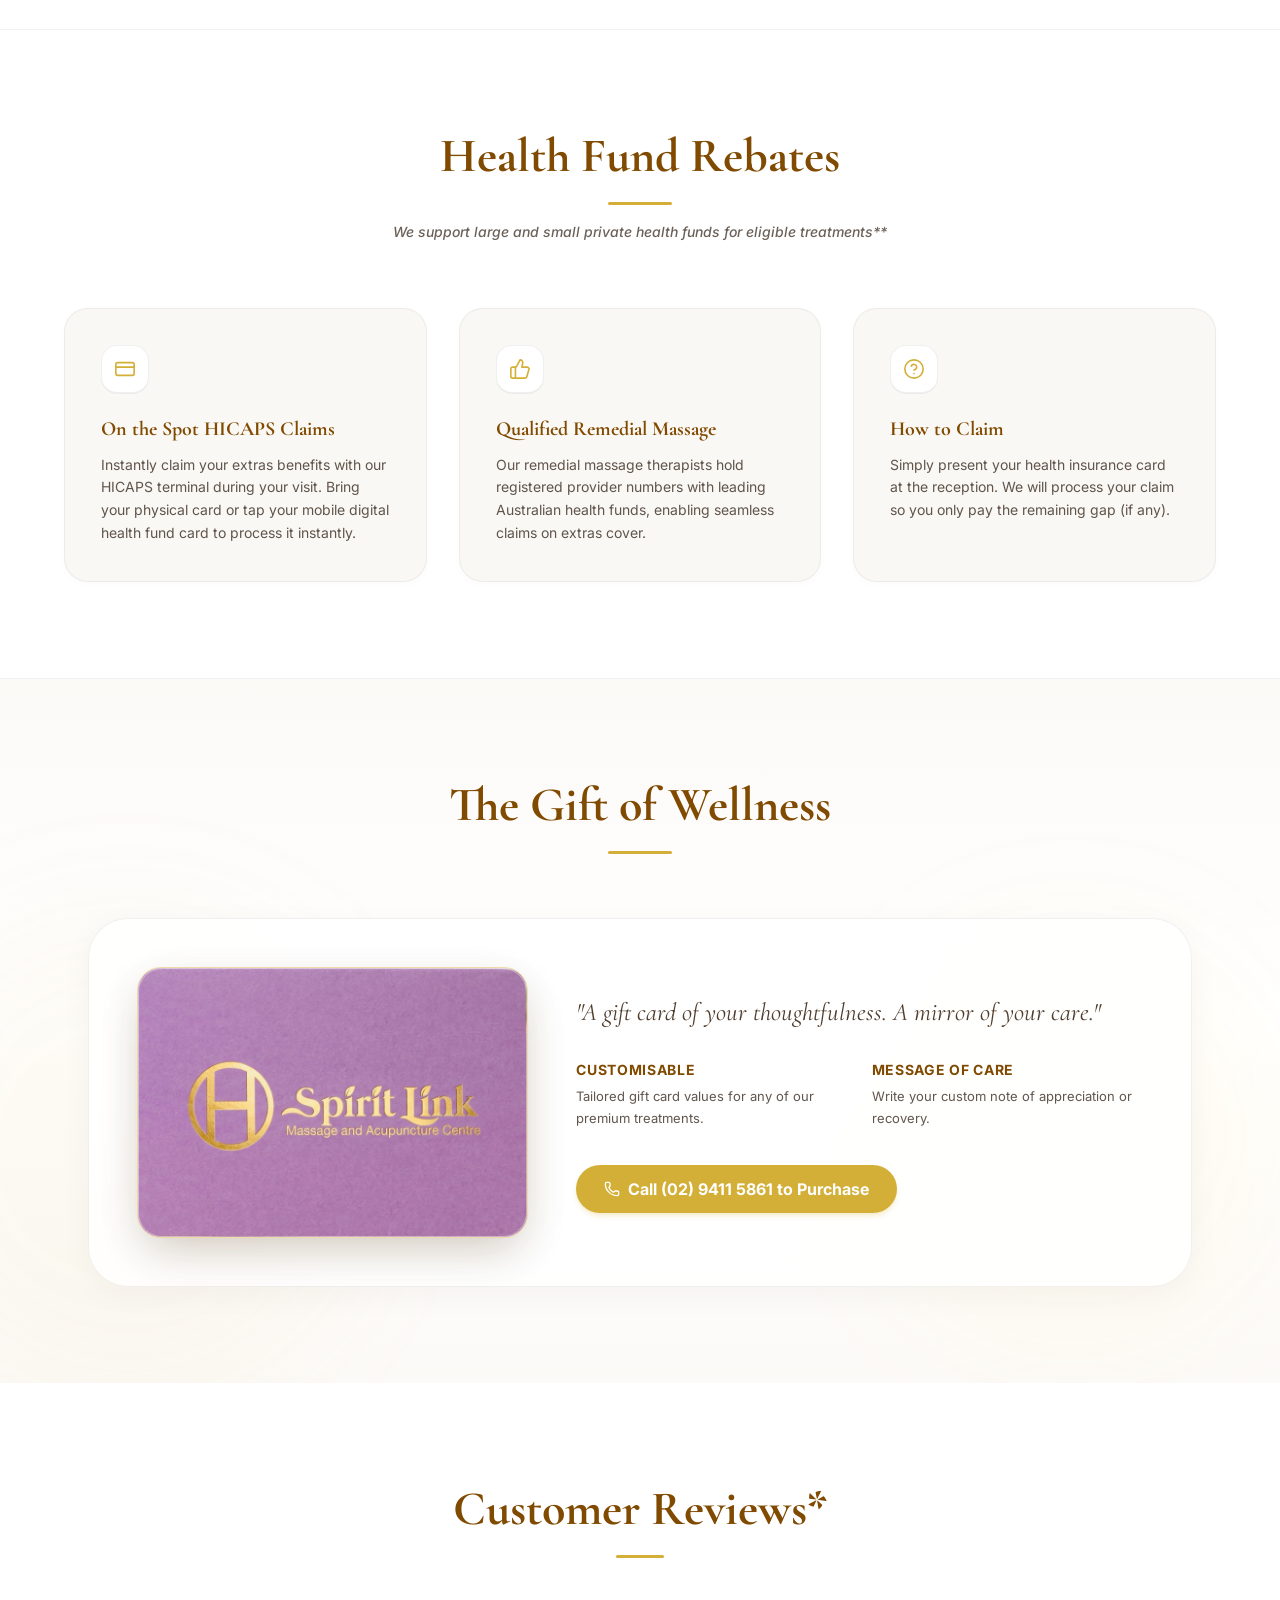
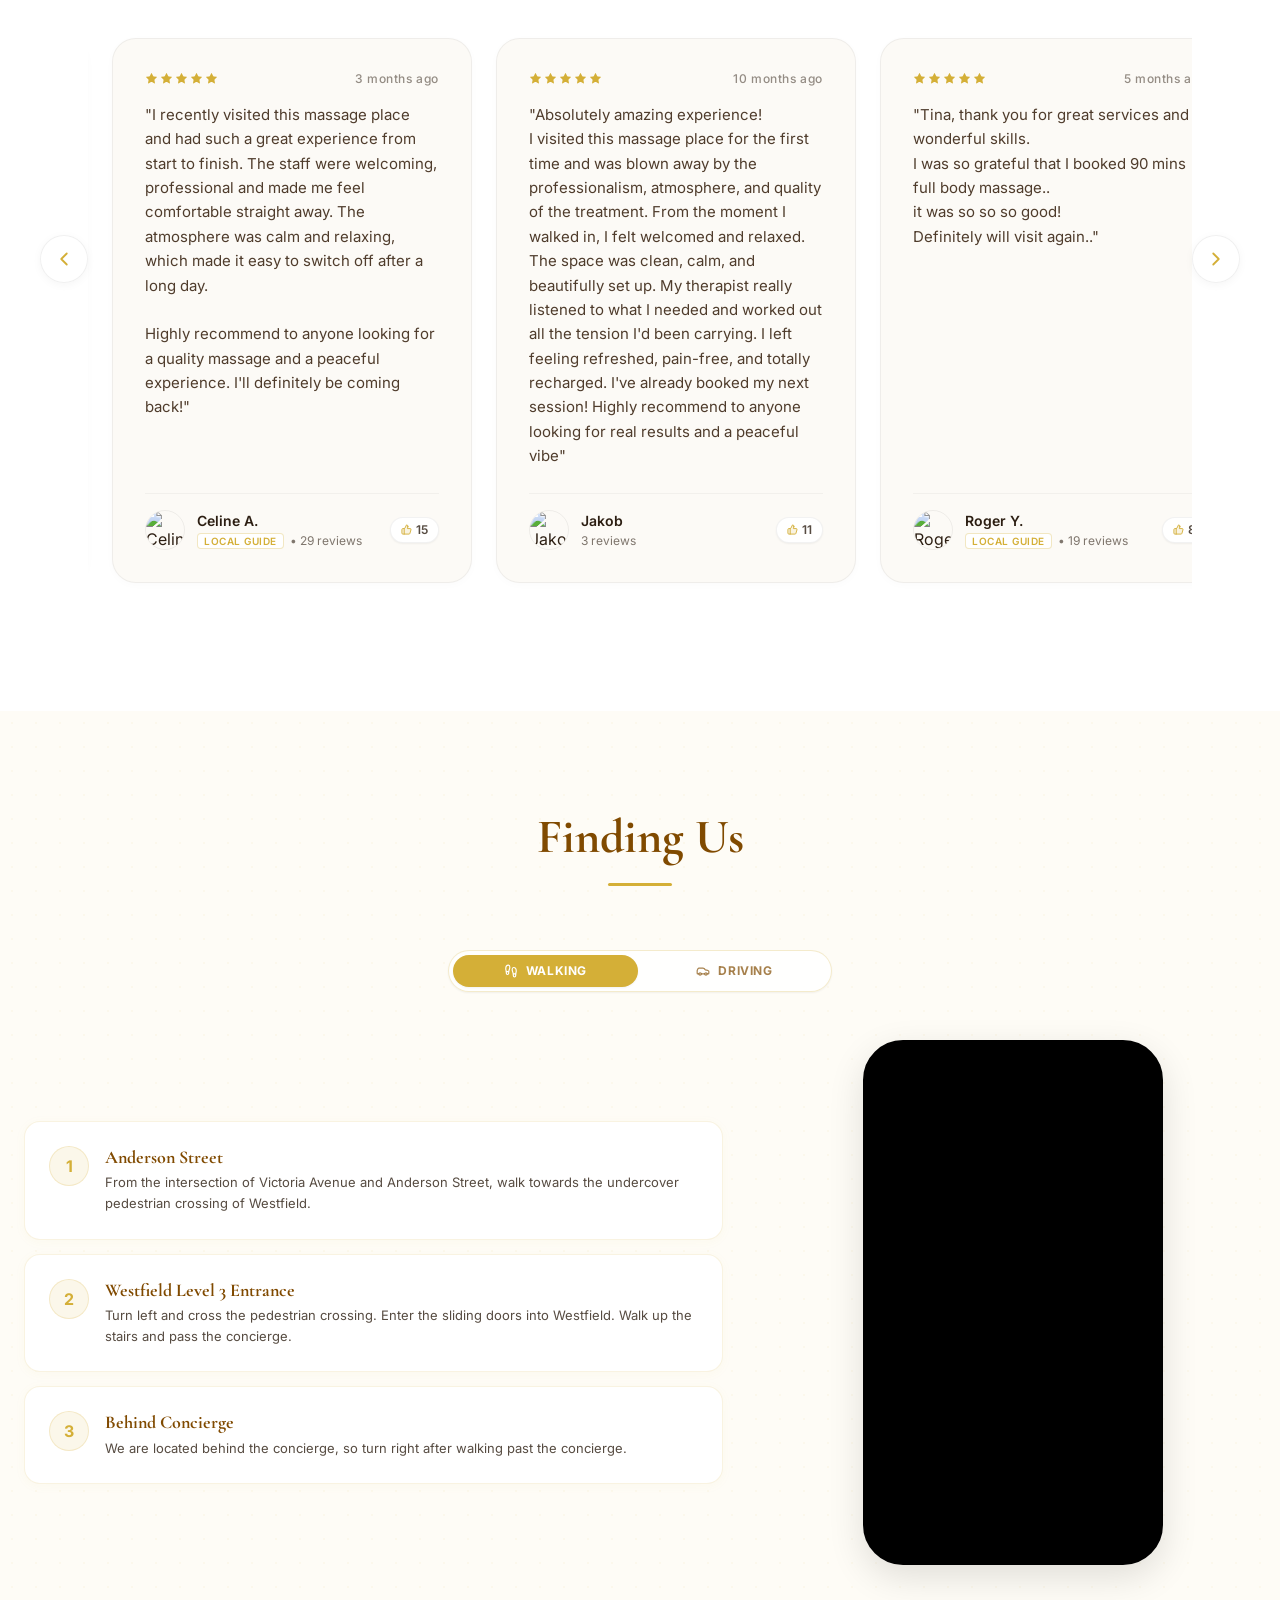
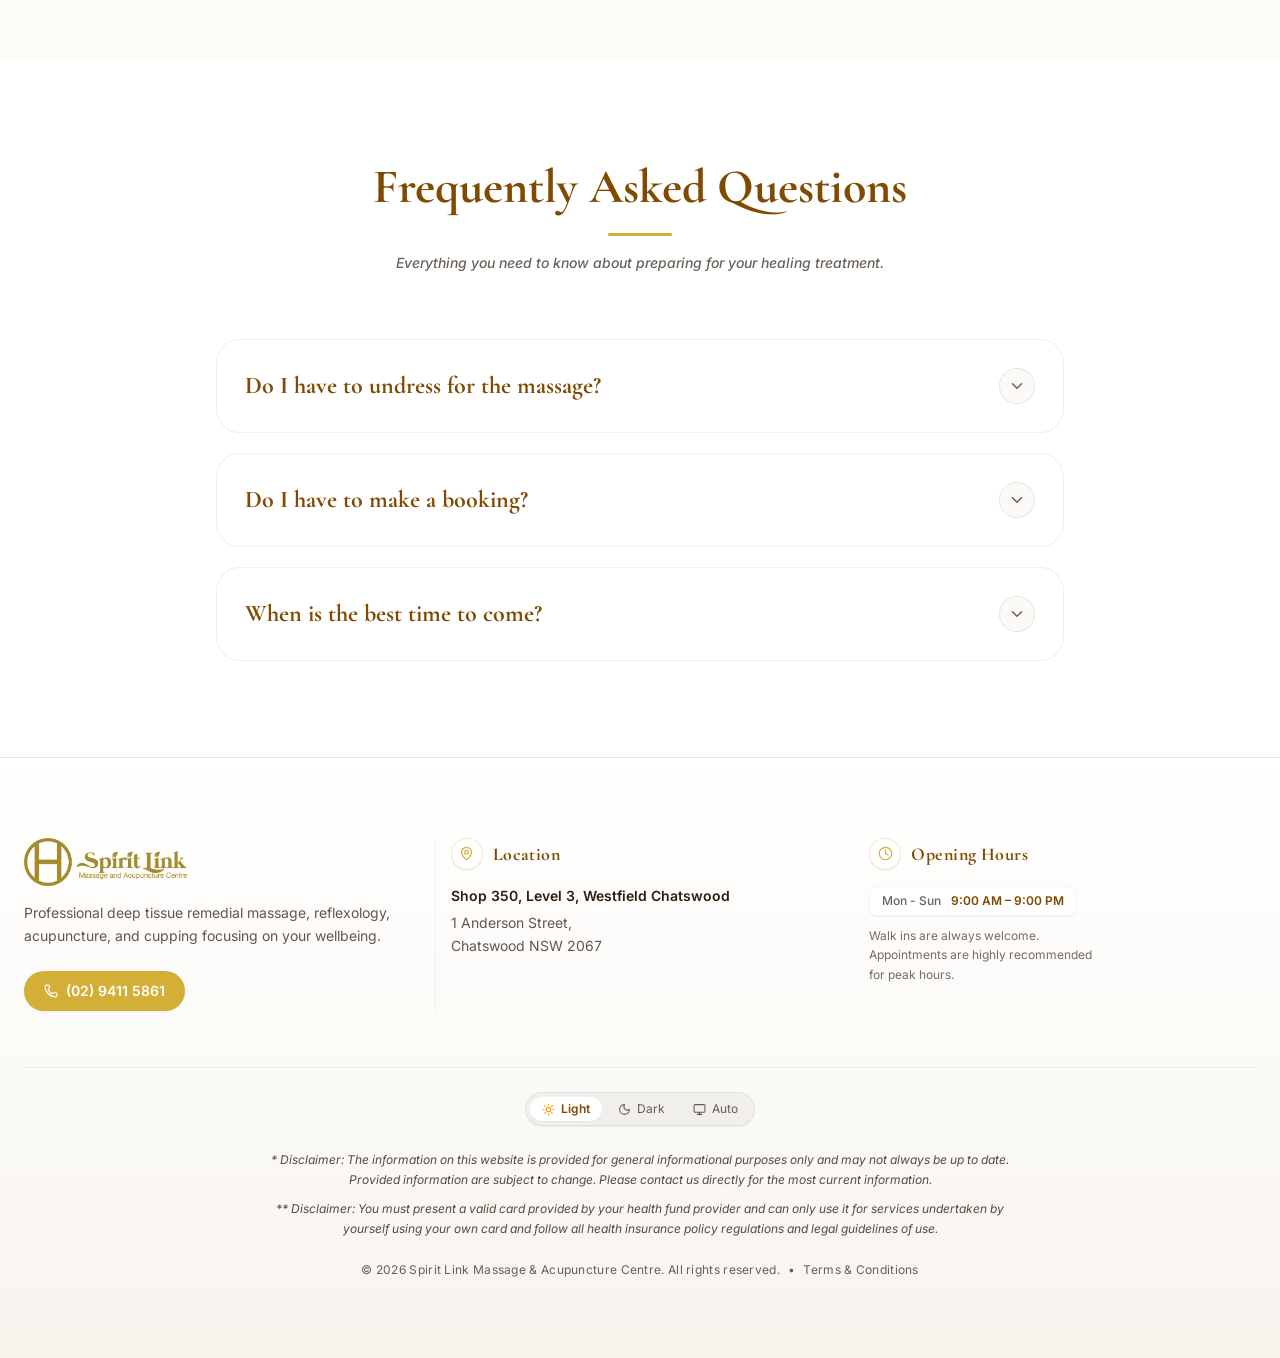
==== commit 66f33e6b: "Add files via upload" ====
--- a/index.html
+++ b/index.html
@@ -21,6 +21,7 @@
     <!-- Open Graph / Facebook / LinkedIn / WhatsApp -->
     <meta property="og:type" content="business.business" />
     <meta property="og:site_name" content="Spirit Link Massage &amp; Acupuncture Centre" />
+    <meta name="application-name" content="Spirit Link Massage &amp; Acupuncture Centre" />
     <meta property="og:url" content="https://spiritlinkmassage.github.io/about/" />
     <meta property="og:title" content="Spirit Link Massage &amp; Acupuncture Centre | Westfield Chatswood Sydney NSW" />
     <meta property="og:description" content="Professional remedial massage, acupuncture, cupping, and reflexology at Westfield Chatswood, Sydney NSW Australia. Instant HICAPS private health fund rebates accepted. 悉尼车士活中医推拿针灸理疗。" />
@@ -77,6 +78,24 @@
     <link rel="icon" type="image/png" sizes="512x512" href="https://spiritlinkmassage.github.io/about/browserLogo.png" />
     <link rel="shortcut icon" href="https://spiritlinkmassage.github.io/about/favicon.ico" />
     <link rel="manifest" href="https://spiritlinkmassage.github.io/about/site.webmanifest" />
+
+    <!-- Google Search Site Name Schema.org WebSite Structured Data -->
+    <!-- Explicitly informs Google's Site Name algorithm of the official brand identity -->
+    <script type="application/ld+json">
+    {
+      "@context": "https://schema.org",
+      "@type": "WebSite",
+      "@id": "https://spiritlinkmassage.github.io/about/#website",
+      "name": "Spirit Link Massage & Acupuncture Centre",
+      "alternateName": [
+        "Spirit Link",
+        "Spirit Link Massage",
+        "Spirit Link Chatswood",
+        "Spirit Link 悉尼车士活中医推拿针灸"
+      ],
+      "url": "https://spiritlinkmassage.github.io/about/"
+    }
+    </script>
 
     <!-- Schema.org JSON-LD Structured Data for Google Local 3-Pack & Rich Snippets -->
     <script type="application/ld+json">
@@ -274,12 +293,12 @@
       ]
     }
     </script>
-    <script type="module" crossorigin src="./assets/index-DEMLu2eV.js"></script>
+    <script type="module" crossorigin src="./assets/index-BsqR89wj.js"></script>
     <link rel="modulepreload" crossorigin href="./assets/rolldown-runtime-M0oDzQ_3.js">
     <link rel="modulepreload" crossorigin href="./assets/vendor-misc-BG9ecFkG.js">
     <link rel="modulepreload" crossorigin href="./assets/vendor-motion-CO0AXUZm.js">
     <link rel="modulepreload" crossorigin href="./assets/vendor-react-C6lyy26_.js">
-    <link rel="stylesheet" crossorigin href="./assets/index-CbM53oPk.css">
+    <link rel="stylesheet" crossorigin href="./assets/index-C7Z156lA.css">
   </head>
   <body>
     <div id="root"></div>
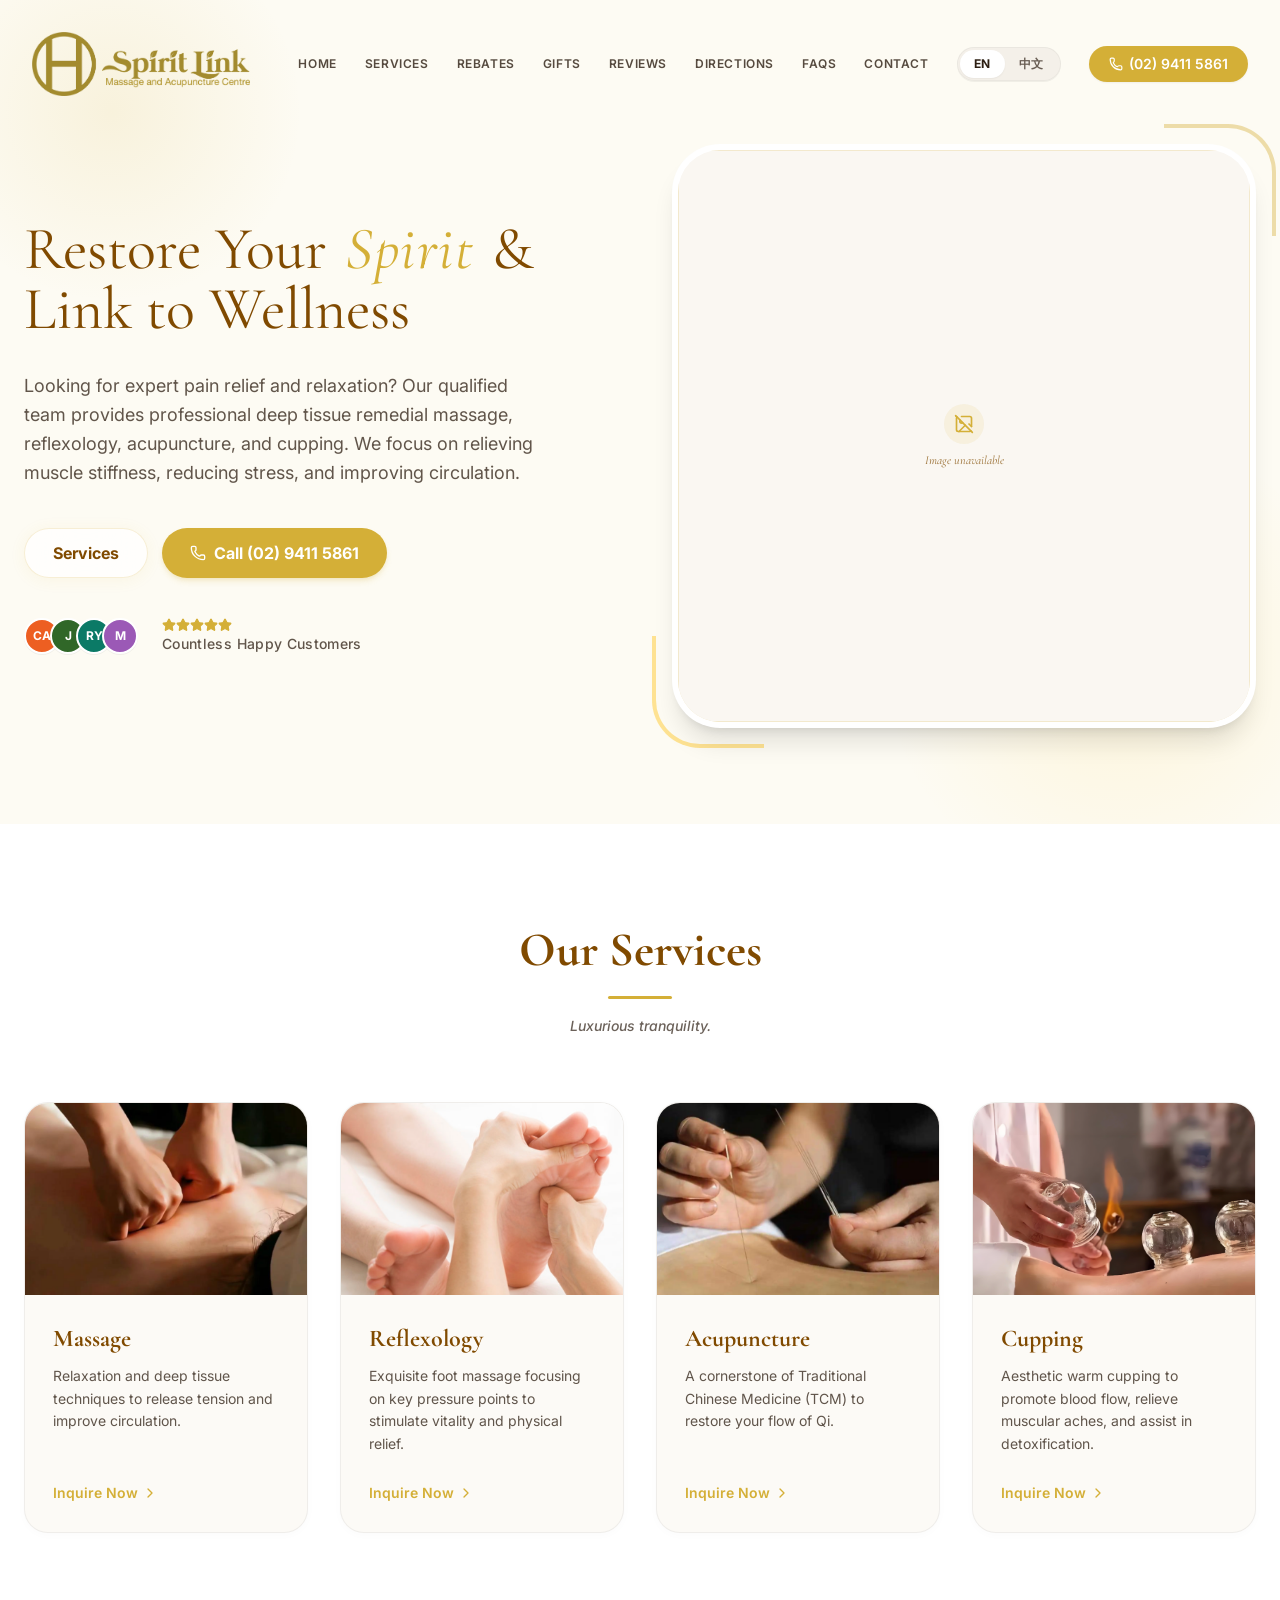
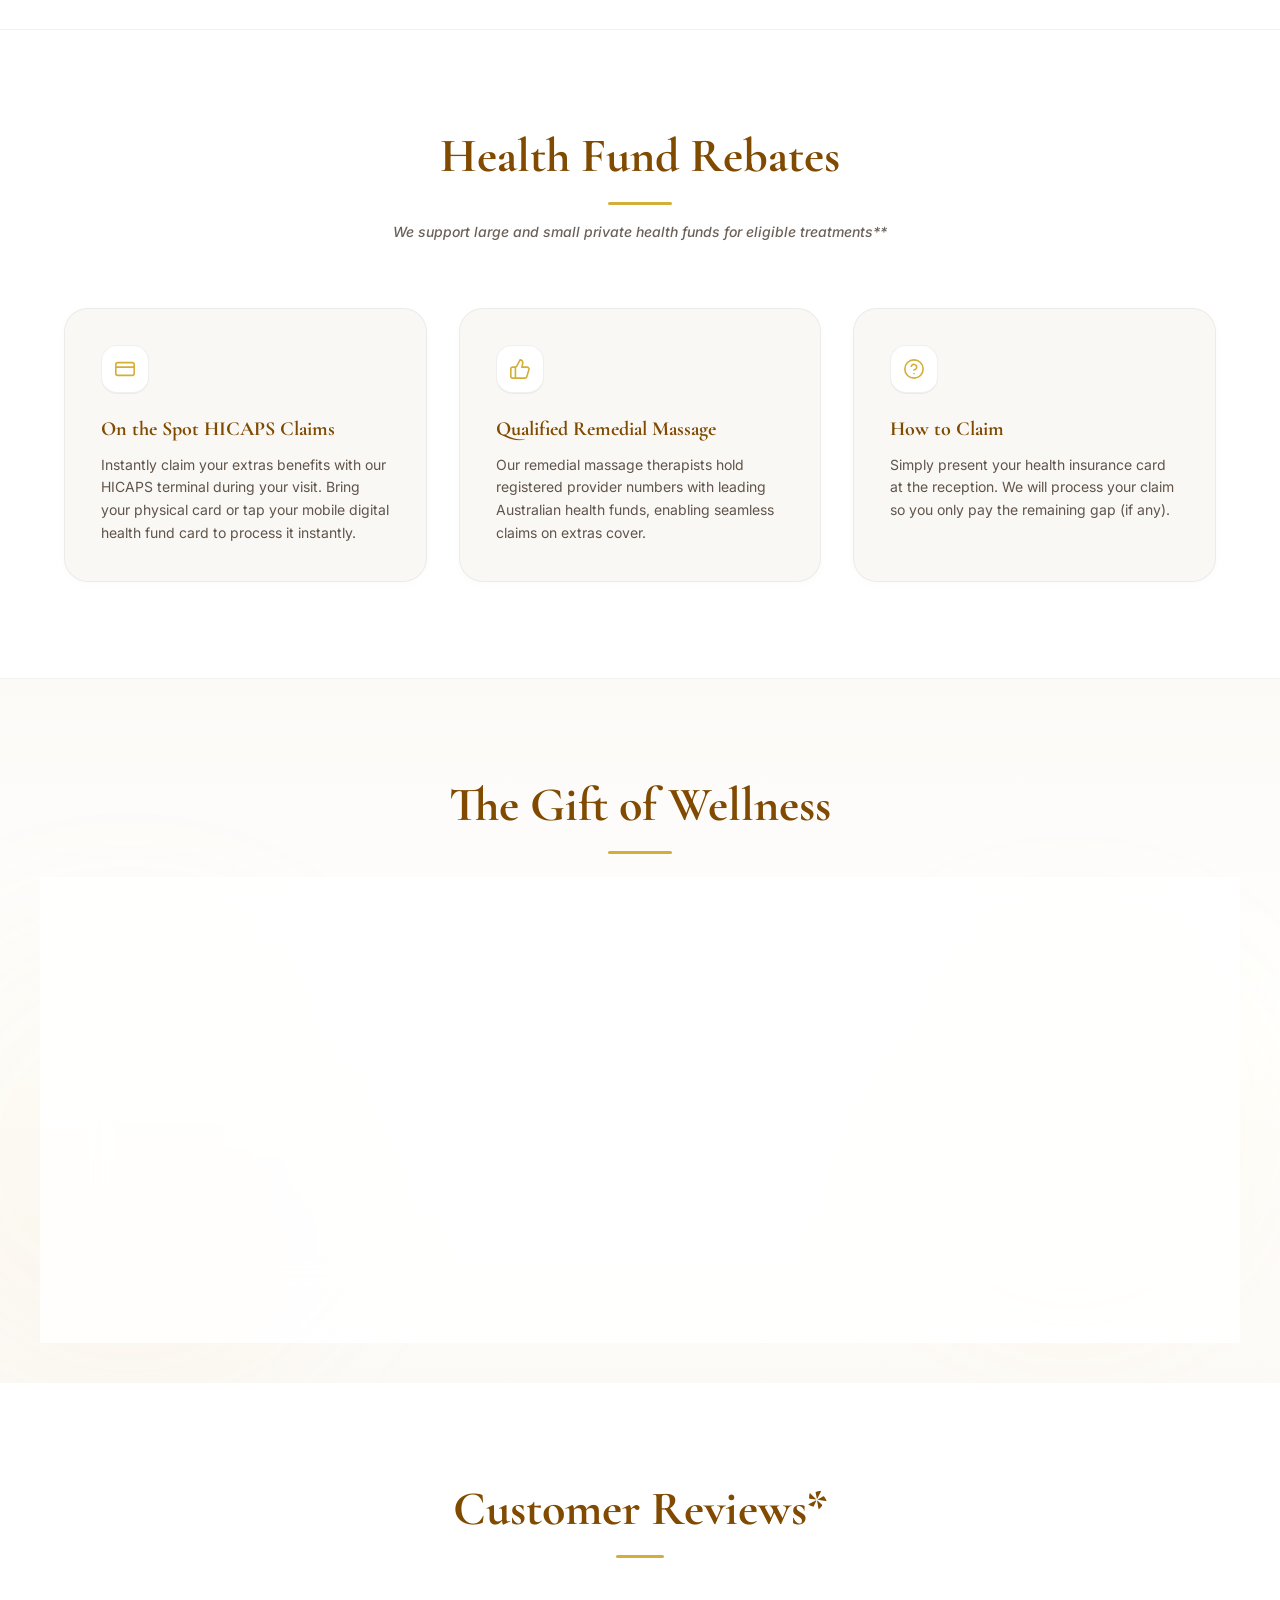
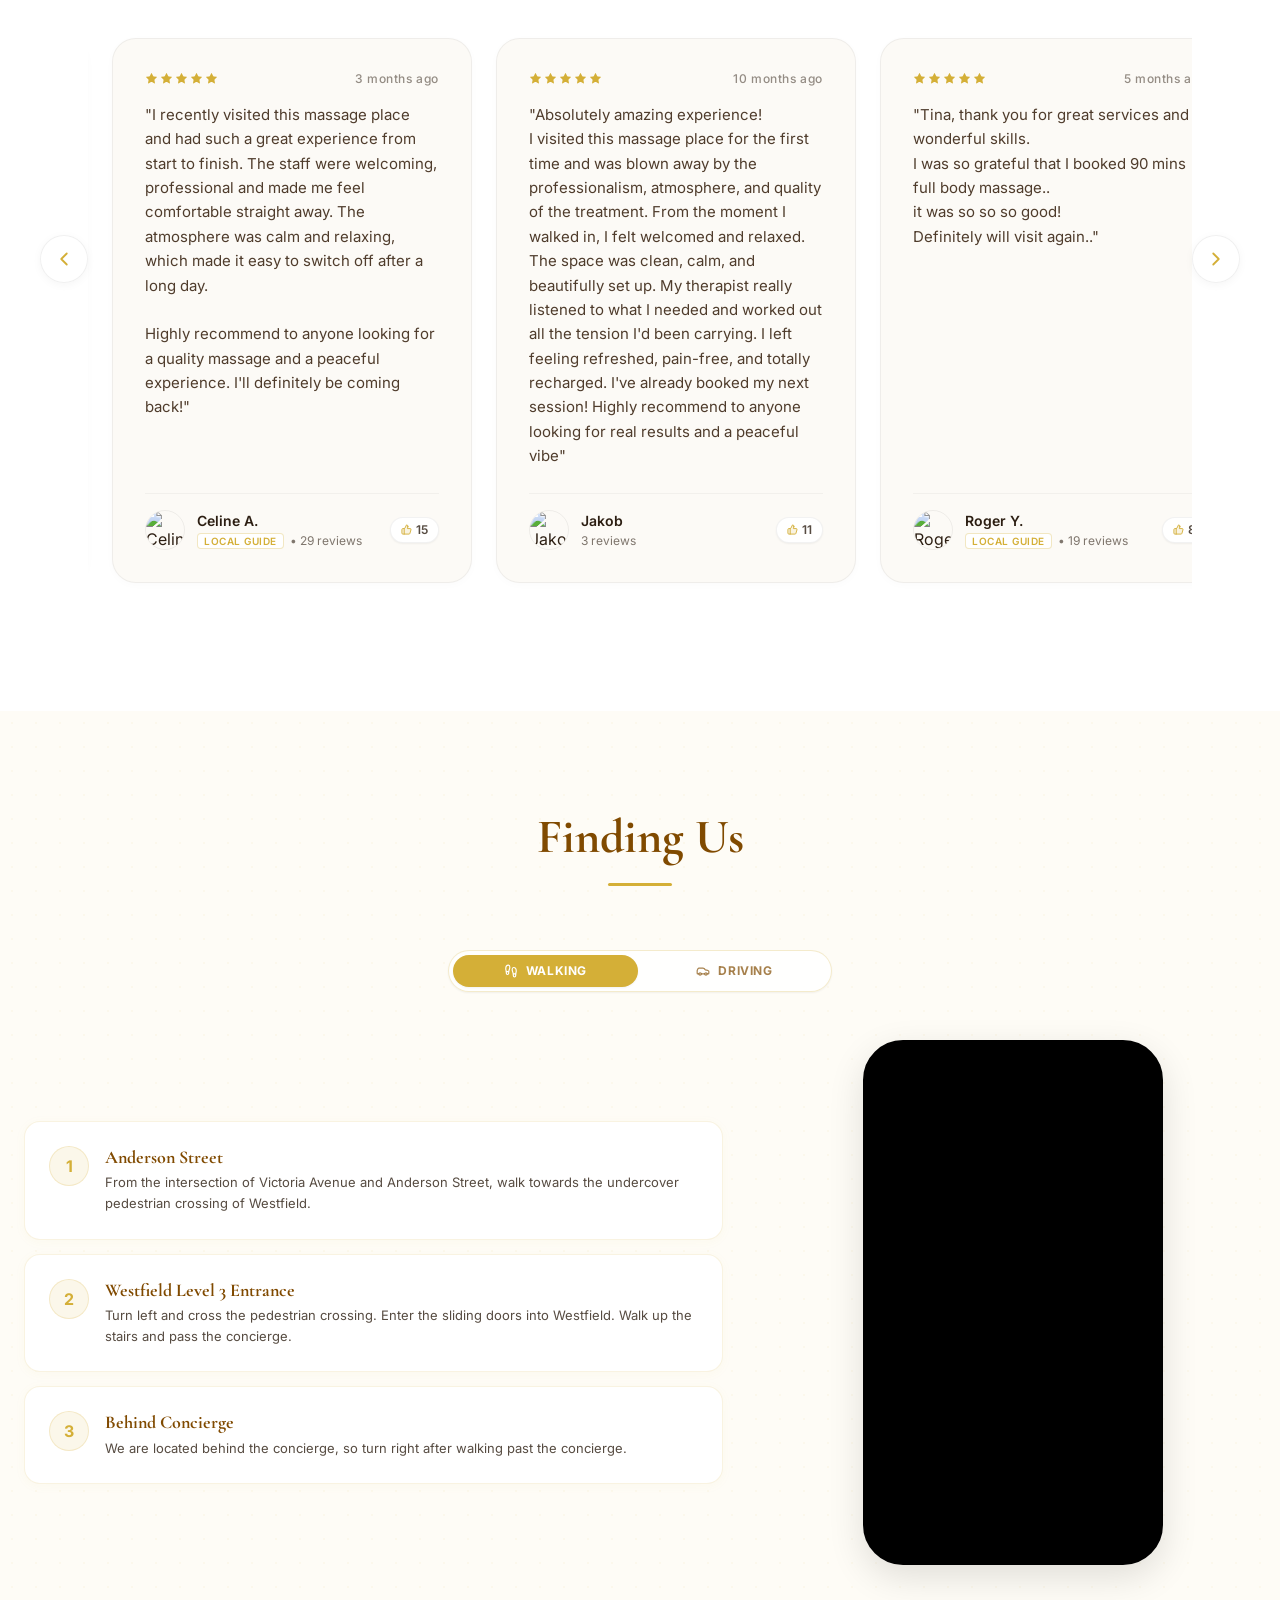
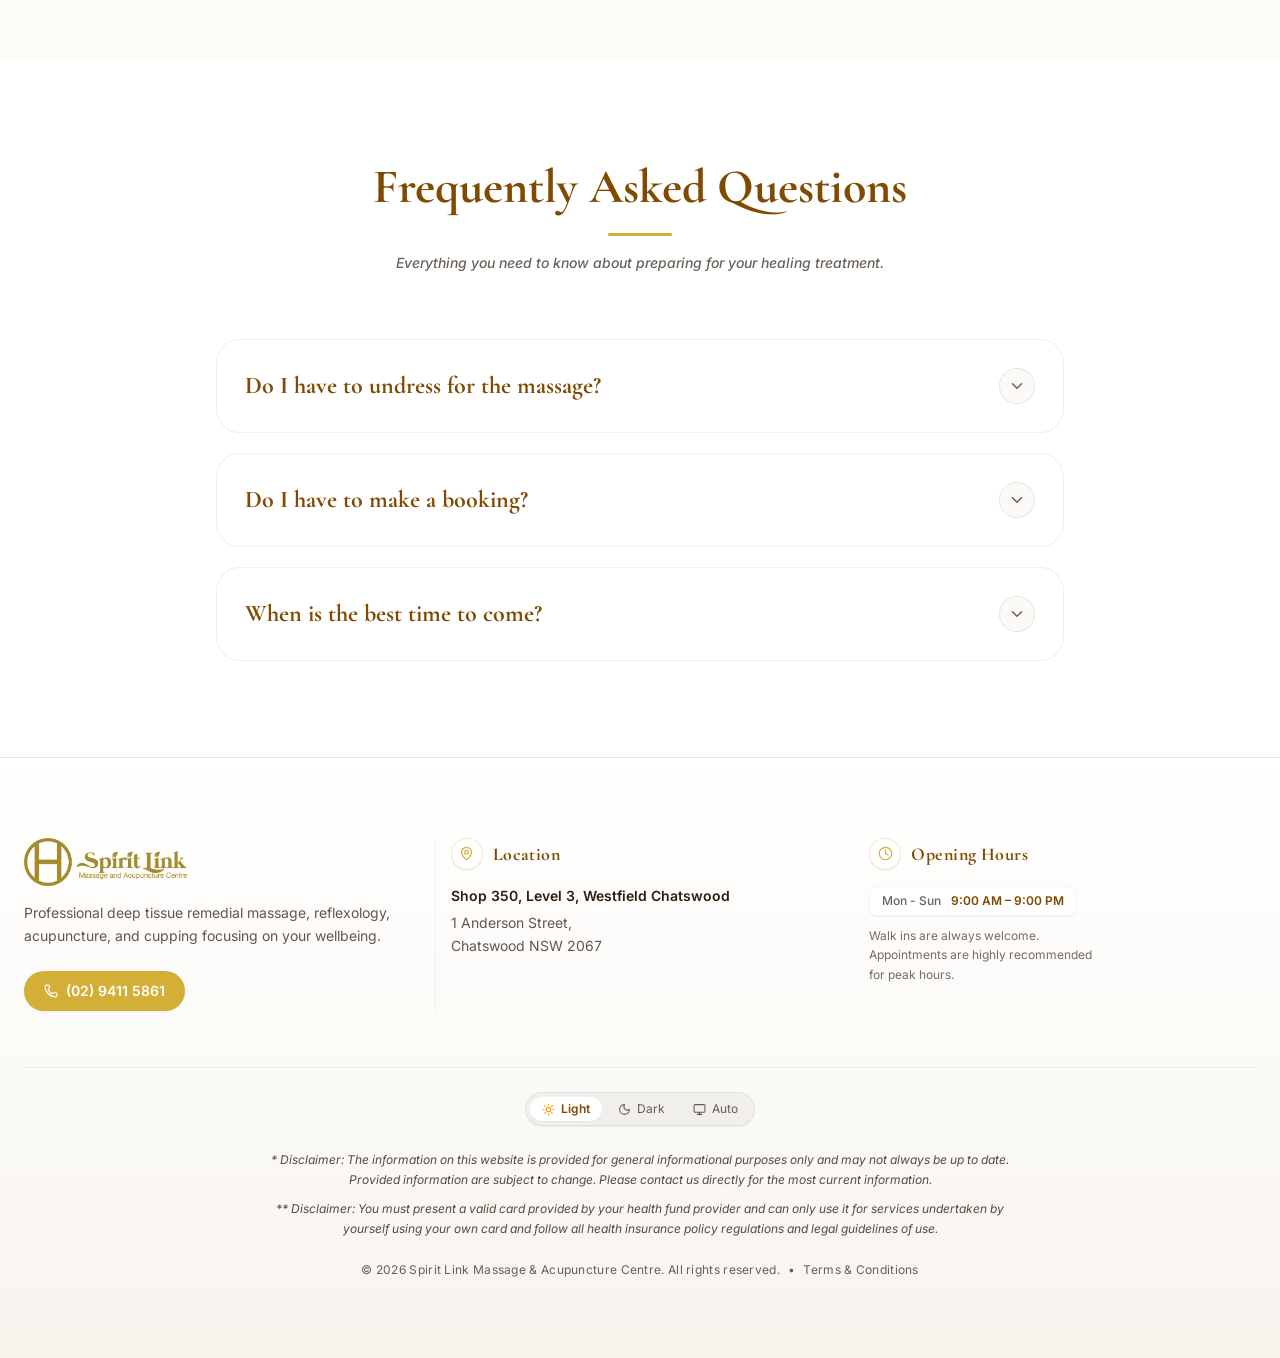
==== commit d82a1b86: "Add files via upload" ====
--- a/index.html
+++ b/index.html
@@ -15,8 +15,7 @@
     
     <!-- Search Engine Verification -->
     <meta name="google-site-verification" content="Xi3Sm8PVmXnRbYpAABcvfVhwPpnpcM1YwN4TWlgJE1U" />
-    <!-- Replace content with your actual Bing Webmaster Tools verification token -->
-    <meta name="msvalidate.01" content="BING_WEBMASTER_VERIFICATION_TOKEN" />
+    <meta name="msvalidate.01" content="222C6D71796B550986FC1122A941CC26" />
 
     <!-- Open Graph / Facebook / LinkedIn / WhatsApp -->
     <meta property="og:type" content="business.business" />
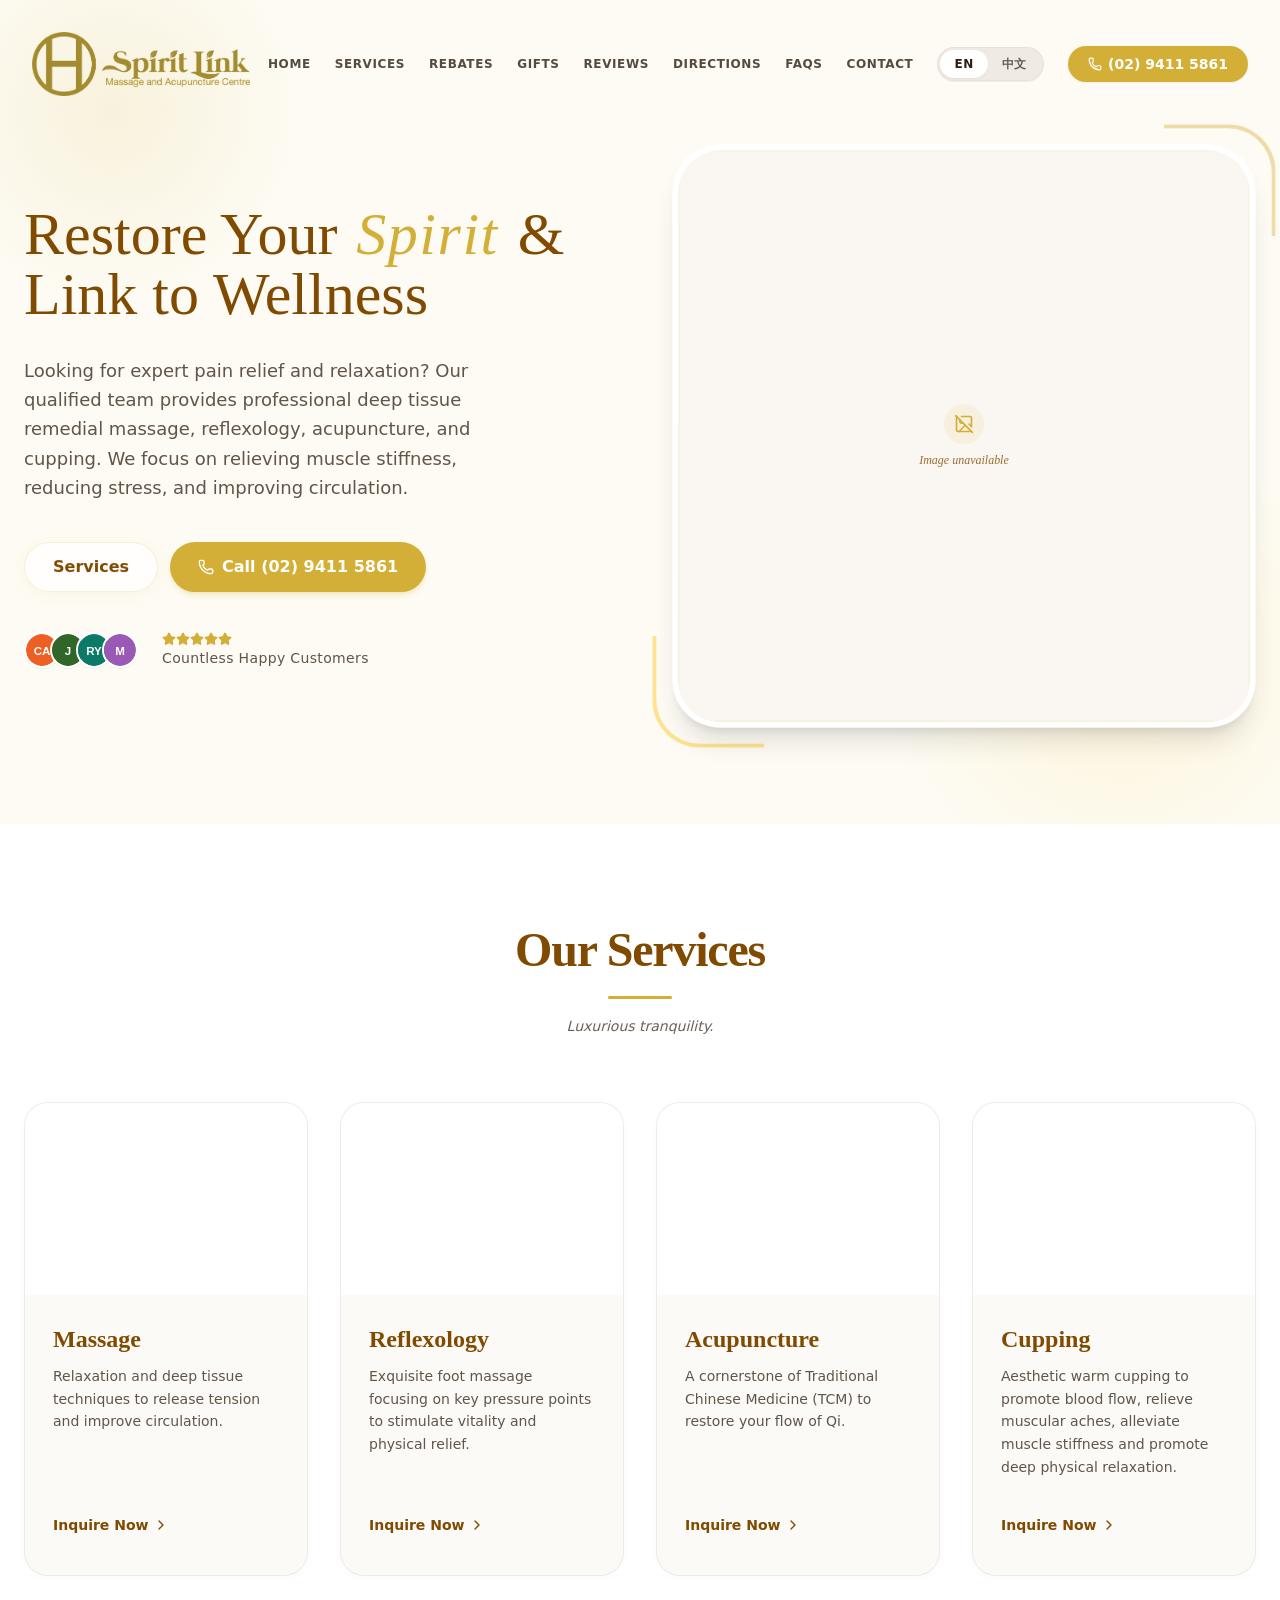
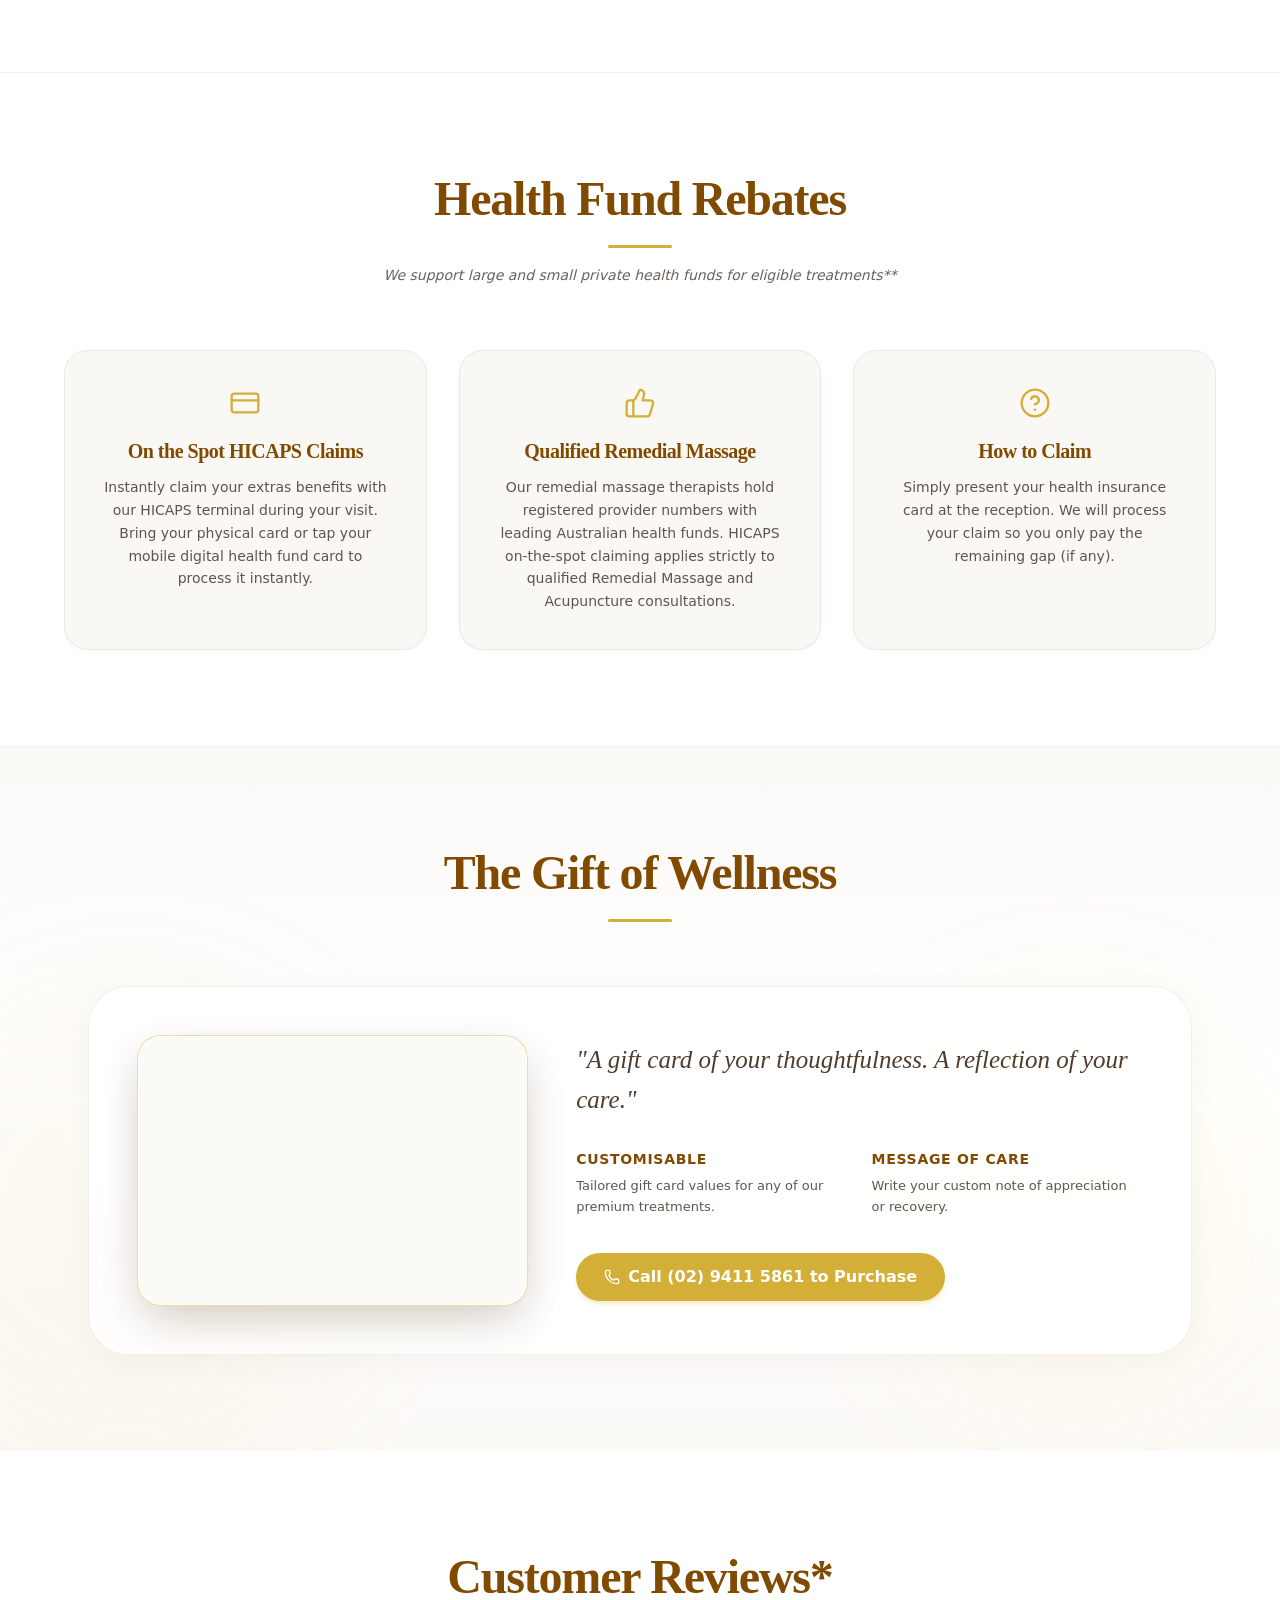
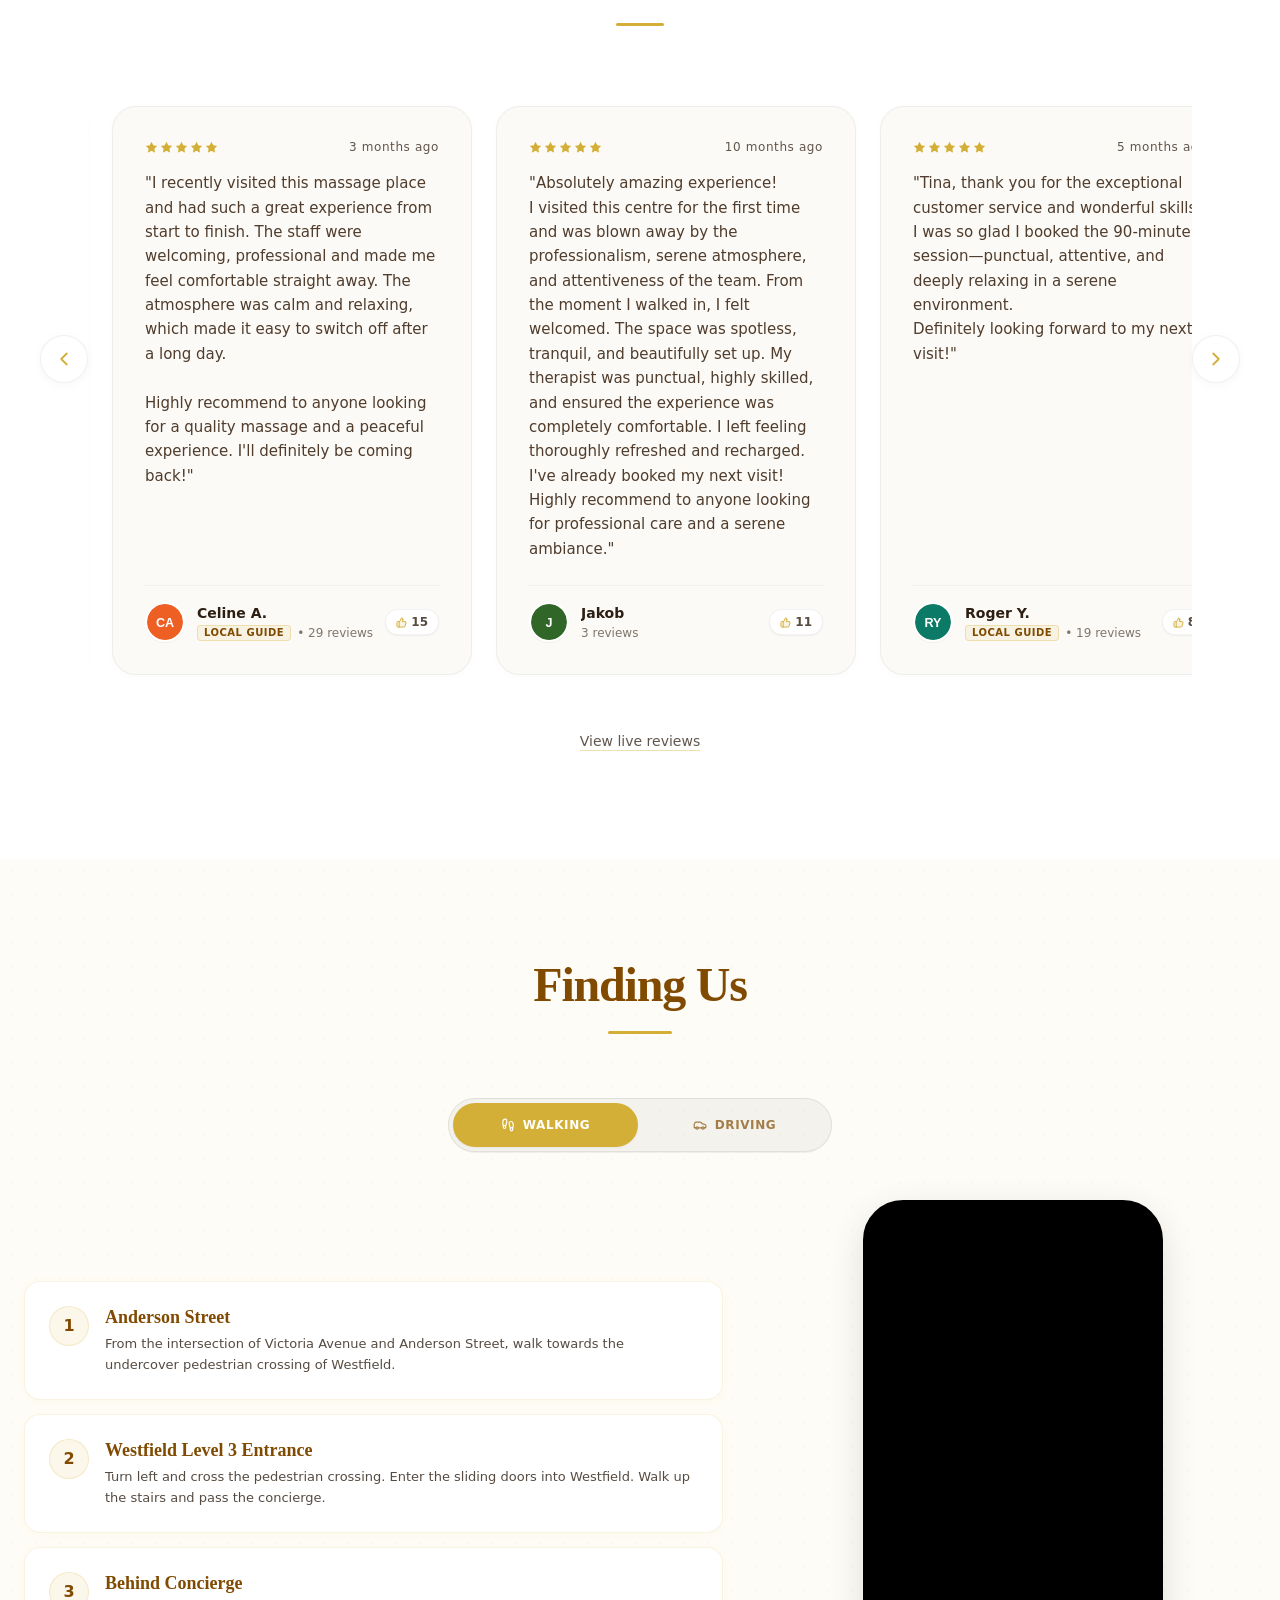
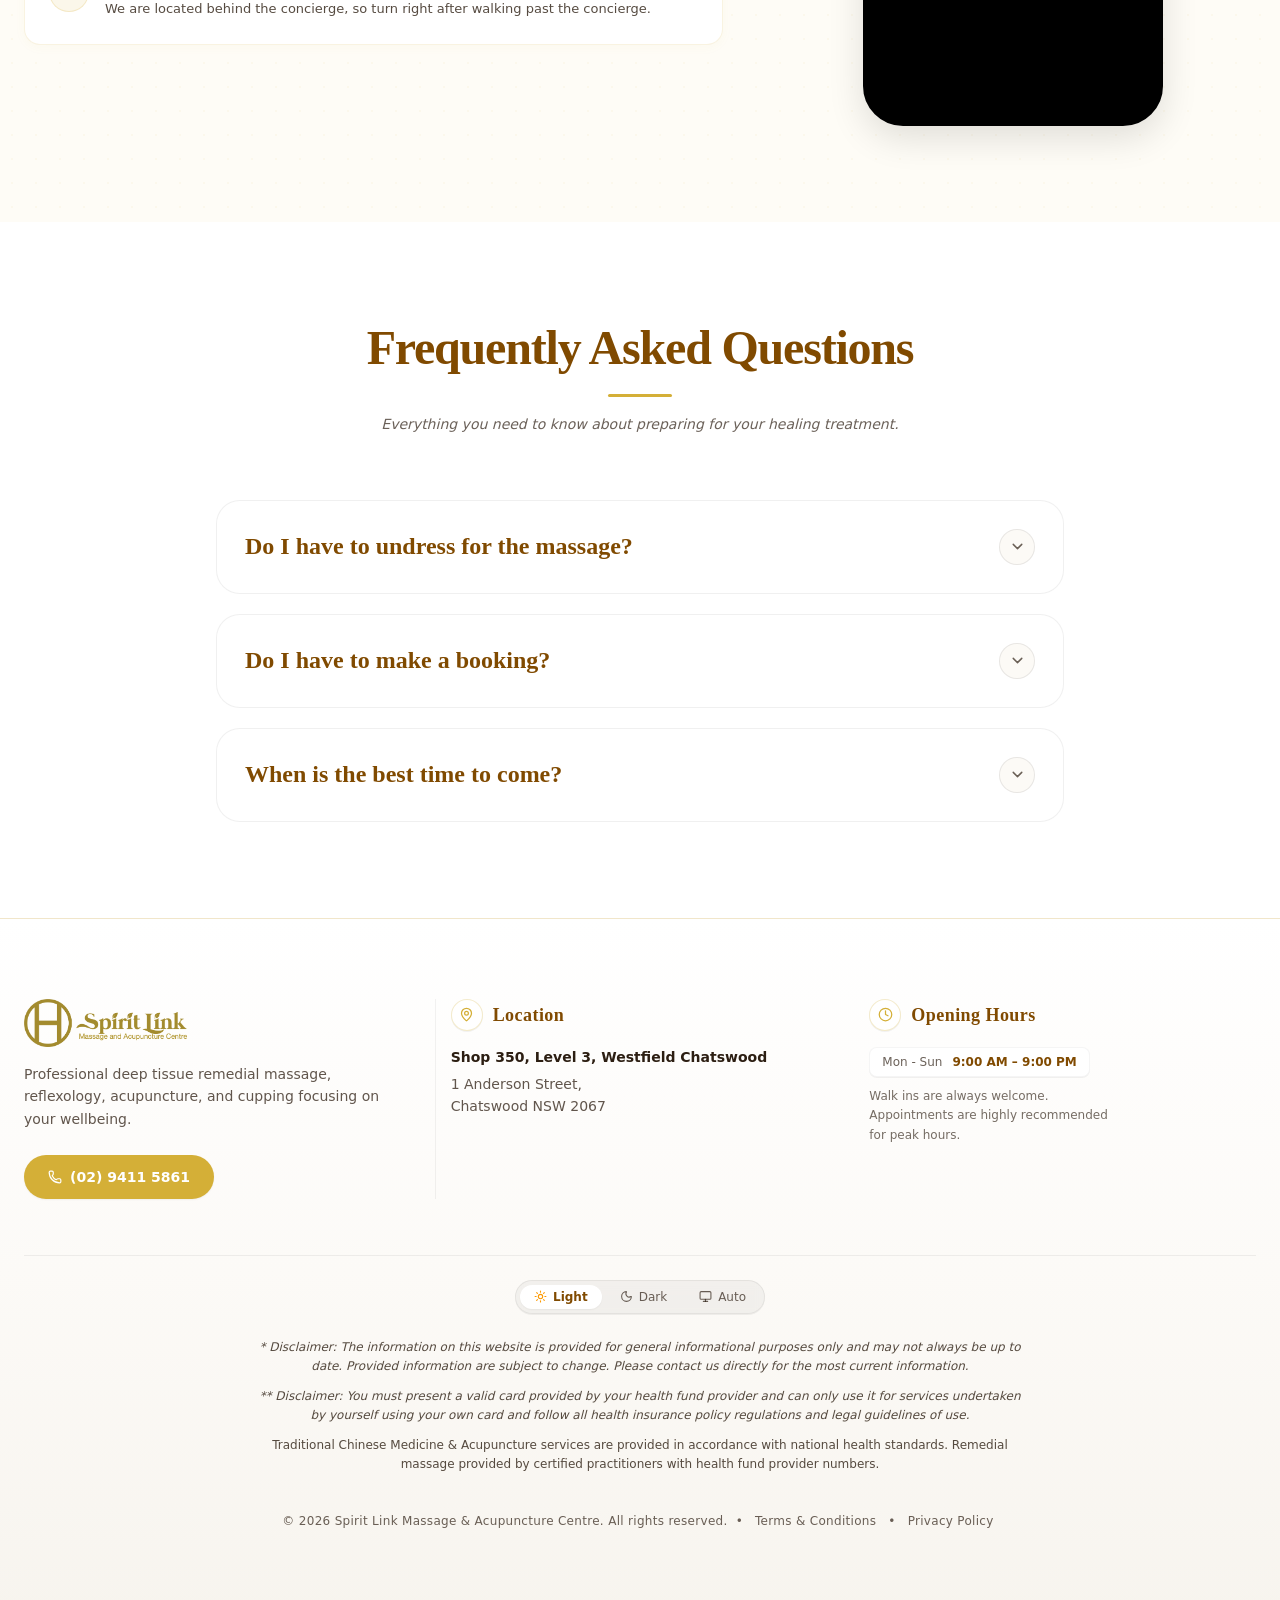
==== commit 5813b84a: "Add files via upload" ====
--- a/index.html
+++ b/index.html
@@ -3,11 +3,12 @@
   <head>
     <meta charset="UTF-8" />
     <meta name="viewport" content="width=device-width, initial-scale=1.0, viewport-fit=cover" />
+    <meta http-equiv="Content-Security-Policy" content="default-src 'self'; script-src 'self' 'unsafe-inline'; style-src 'self' 'unsafe-inline' https://fonts.googleapis.com; font-src 'self' https://fonts.gstatic.com data:; img-src 'self' data: https: blob:; connect-src 'self' https:;" />
     
     <!-- Primary Search Meta Tags -->
-    <title>Spirit Link Massage &amp; Acupuncture Centre | Chatswood Sydney NSW | 悉尼车士活中医推拿针灸</title>
-    <meta name="title" content="Spirit Link Massage &amp; Acupuncture Centre | Chatswood Sydney NSW | 悉尼车士活中医推拿针灸" />
-    <meta name="description" content="Premier remedial massage, acupuncture, reflexology &amp; cupping clinic at Westfield Chatswood, Sydney NSW Australia. Certified therapists, walk-ins welcome, instant HICAPS health fund rebates. 悉尼车士活专业中医推拿、针灸理疗、拔罐、足疗，支持澳洲私人医疗保险现场报销。" />
+    <title>Spirit Link Massage &amp; Acupuncture Centre | Chatswood Sydney</title>
+    <meta name="title" content="Spirit Link Massage &amp; Acupuncture Centre | Chatswood Sydney" />
+    <meta name="description" content="Westfield Chatswood remedial massage, acupuncture, reflexology &amp; cupping clinic. Qualified therapists, walk-ins welcome, instant HICAPS health fund rebates." />
     <meta name="keywords" content="Spirit Link Massage, Massage Chatswood, Massage Sydney, Remedial Massage Sydney, Remedial Massage NSW, Remedial Massage Australia, Acupuncture Sydney, Acupuncture Chatswood, Traditional Chinese Medicine Sydney, TCM Sydney, Chinese Massage Sydney Australia, Deep Tissue Massage Chatswood, Reflexology Sydney, Cupping Therapy Sydney, HICAPS Health Fund Rebates Sydney, 悉尼按摩, 车士活按摩, 悉尼中医, 悉尼针灸, 悉尼拔罐, 悉尼足疗, 车士活中医诊所, 澳洲私人医疗保险报销, 澳洲中医推拿, Westfield Chatswood Massage, North Shore Sydney Massage, Best Massage Sydney NSW, Chinese Acupuncture Sydney" />
     <meta name="author" content="Spirit Link Massage &amp; Acupuncture Centre" />
     <meta name="robots" content="index, follow, max-image-preview:large, max-snippet:-1, max-video-preview:-1" />
@@ -18,7 +19,7 @@
     <meta name="msvalidate.01" content="222C6D71796B550986FC1122A941CC26" />
 
     <!-- Open Graph / Facebook / LinkedIn / WhatsApp -->
-    <meta property="og:type" content="business.business" />
+    <meta property="og:type" content="website" />
     <meta property="og:site_name" content="Spirit Link Massage &amp; Acupuncture Centre" />
     <meta name="application-name" content="Spirit Link Massage &amp; Acupuncture Centre" />
     <meta property="og:url" content="https://spiritlinkmassage.github.io/about/" />
@@ -44,9 +45,9 @@
 
     <!-- Apple Safari & iOS Web App Integration -->
     <meta name="apple-mobile-web-app-capable" content="yes" />
-    <meta name="apple-mobile-web-app-status-bar-style" content="default" />
+    <meta name="apple-mobile-web-app-status-bar-style" content="black-translucent" />
     <meta name="apple-mobile-web-app-title" content="Spirit Link" />
-    <meta name="format-detection" content="telephone=yes" />
+    <meta name="format-detection" content="telephone=no" />
     <link rel="apple-touch-icon" sizes="180x180" href="https://spiritlinkmassage.github.io/about/browserLogo.png" />
 
     <!-- Theme Colors for Android Chrome & Safari Tab Tinting (Light & Dark Mode) -->
@@ -64,7 +65,7 @@
     <link rel="preconnect" href="https://fonts.googleapis.com" />
     <link rel="preconnect" href="https://fonts.gstatic.com" crossorigin />
     <link rel="preconnect" href="https://lh3.googleusercontent.com" crossorigin />
-    <link rel="preload" as="image" href="https://lh3.googleusercontent.com/d/1NUdhbYnMFYZbMS5WnikF4cEekwfAKiq2" fetchpriority="high" />
+    <link rel="preload" as="image" href="https://lh3.googleusercontent.com/d/1NUdhbYnMFYZbMS5WnikF4cEekwfAKiq2" fetchpriority="high" referrerpolicy="no-referrer" />
     <link href="https://fonts.googleapis.com/css2?family=Cormorant+Garamond:ital,wght@0,400;0,500;0,600;0,700;1,400&family=Inter:wght@400;500;600;700&display=swap" rel="stylesheet" />
 
     <!-- Favicon & Search Engine Site Icons (Google, Bing, Apple) -->
@@ -210,14 +211,6 @@
       ],
       "paymentAccepted": ["Cash", "Credit Card", "EFTPOS", "HICAPS", "Visa", "Mastercard"],
       "currenciesAccepted": "AUD",
-      "aggregateRating": {
-        "@type": "AggregateRating",
-        "ratingValue": "5.0",
-        "bestRating": "5",
-        "worstRating": "1",
-        "ratingCount": "59",
-        "reviewCount": "59"
-      },
       "hasOfferCatalog": {
         "@type": "OfferCatalog",
         "name": "Wellness & TCM Remedial Services (悉尼车士活中医理疗服务)",
@@ -292,12 +285,13 @@
       ]
     }
     </script>
-    <script type="module" crossorigin src="./assets/index-BsqR89wj.js"></script>
+    <script type="module" crossorigin src="./assets/index-Dg_ACQdu.js"></script>
     <link rel="modulepreload" crossorigin href="./assets/rolldown-runtime-M0oDzQ_3.js">
-    <link rel="modulepreload" crossorigin href="./assets/vendor-misc-BG9ecFkG.js">
-    <link rel="modulepreload" crossorigin href="./assets/vendor-motion-CO0AXUZm.js">
-    <link rel="modulepreload" crossorigin href="./assets/vendor-react-C6lyy26_.js">
-    <link rel="stylesheet" crossorigin href="./assets/index-C7Z156lA.css">
+    <link rel="modulepreload" crossorigin href="./assets/vendor-misc-BIalwZul.js">
+    <link rel="modulepreload" crossorigin href="./assets/vendor-icons-Ctjf-j_D.js">
+    <link rel="modulepreload" crossorigin href="./assets/vendor-motion-DXQJ7d3u.js">
+    <link rel="modulepreload" crossorigin href="./assets/vendor-react-BfFDSb_P.js">
+    <link rel="stylesheet" crossorigin href="./assets/index-DUzwkLeU.css">
   </head>
   <body>
     <div id="root"></div>
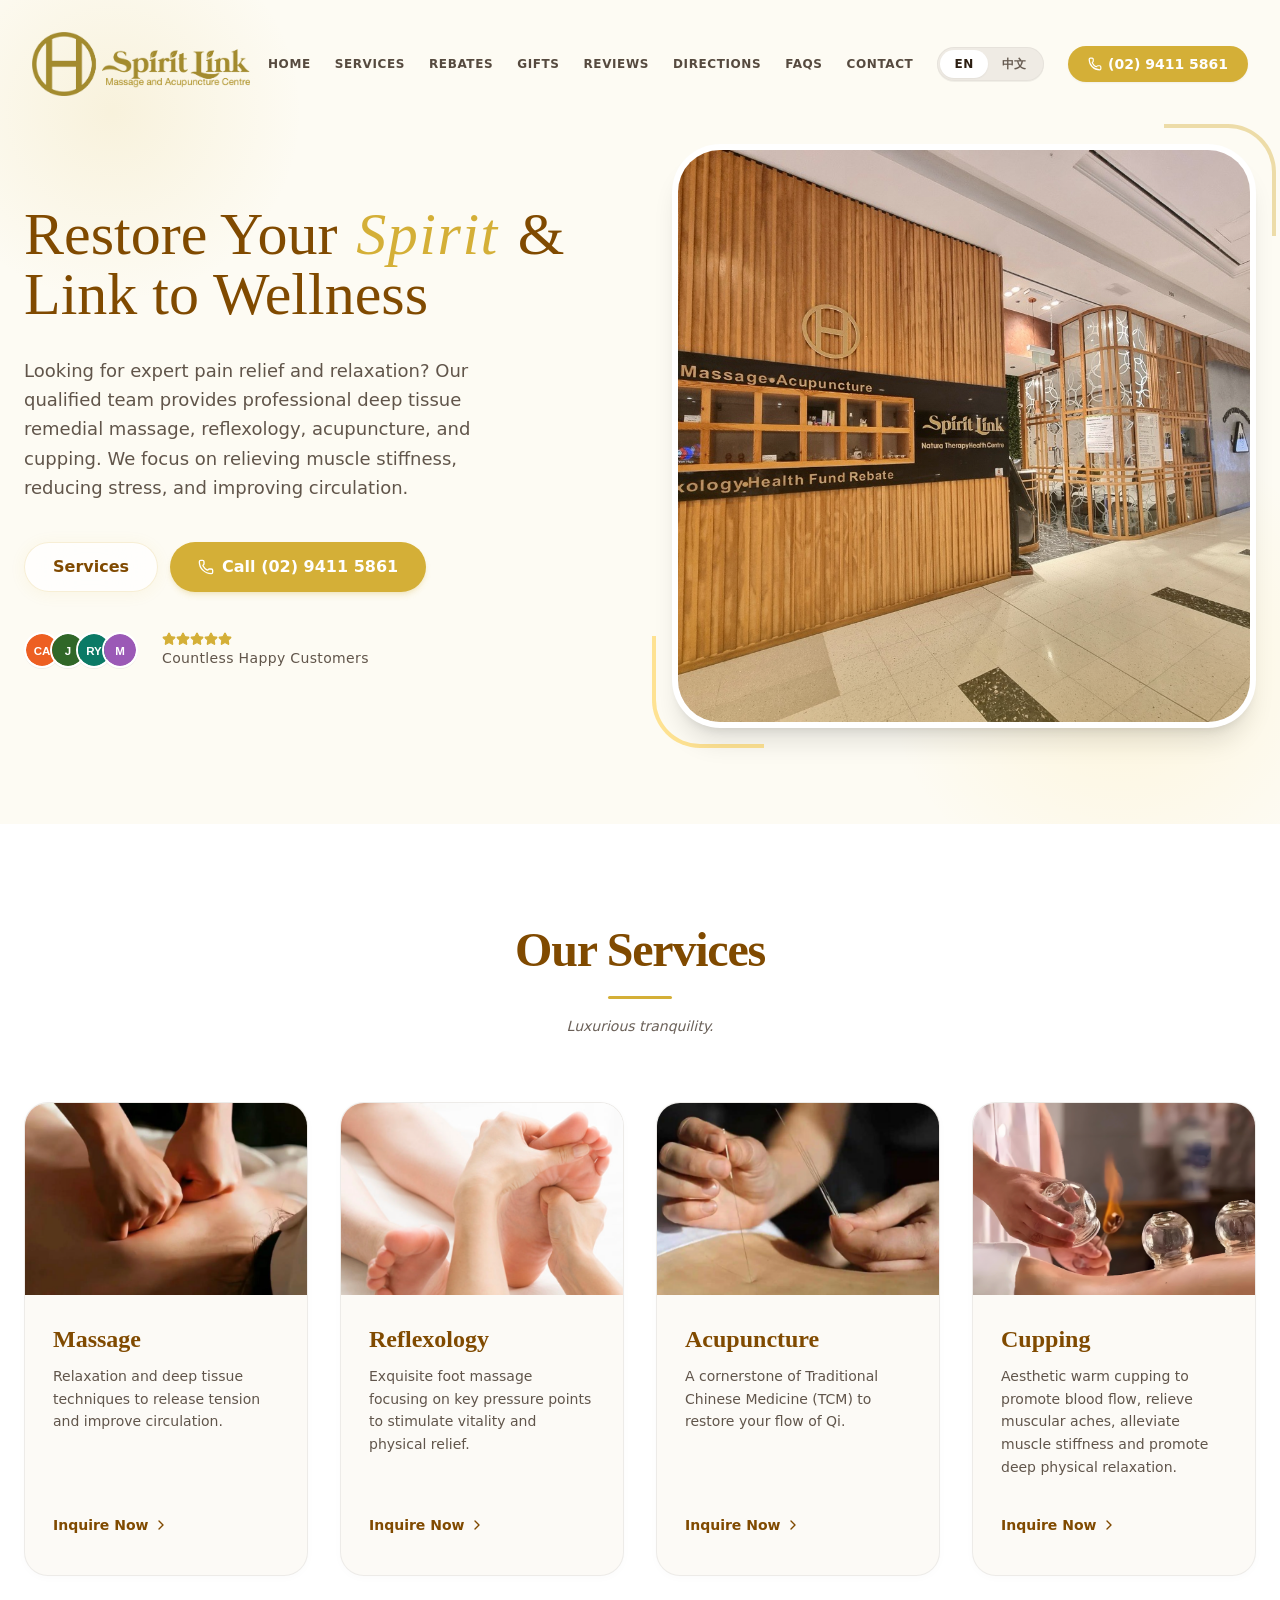
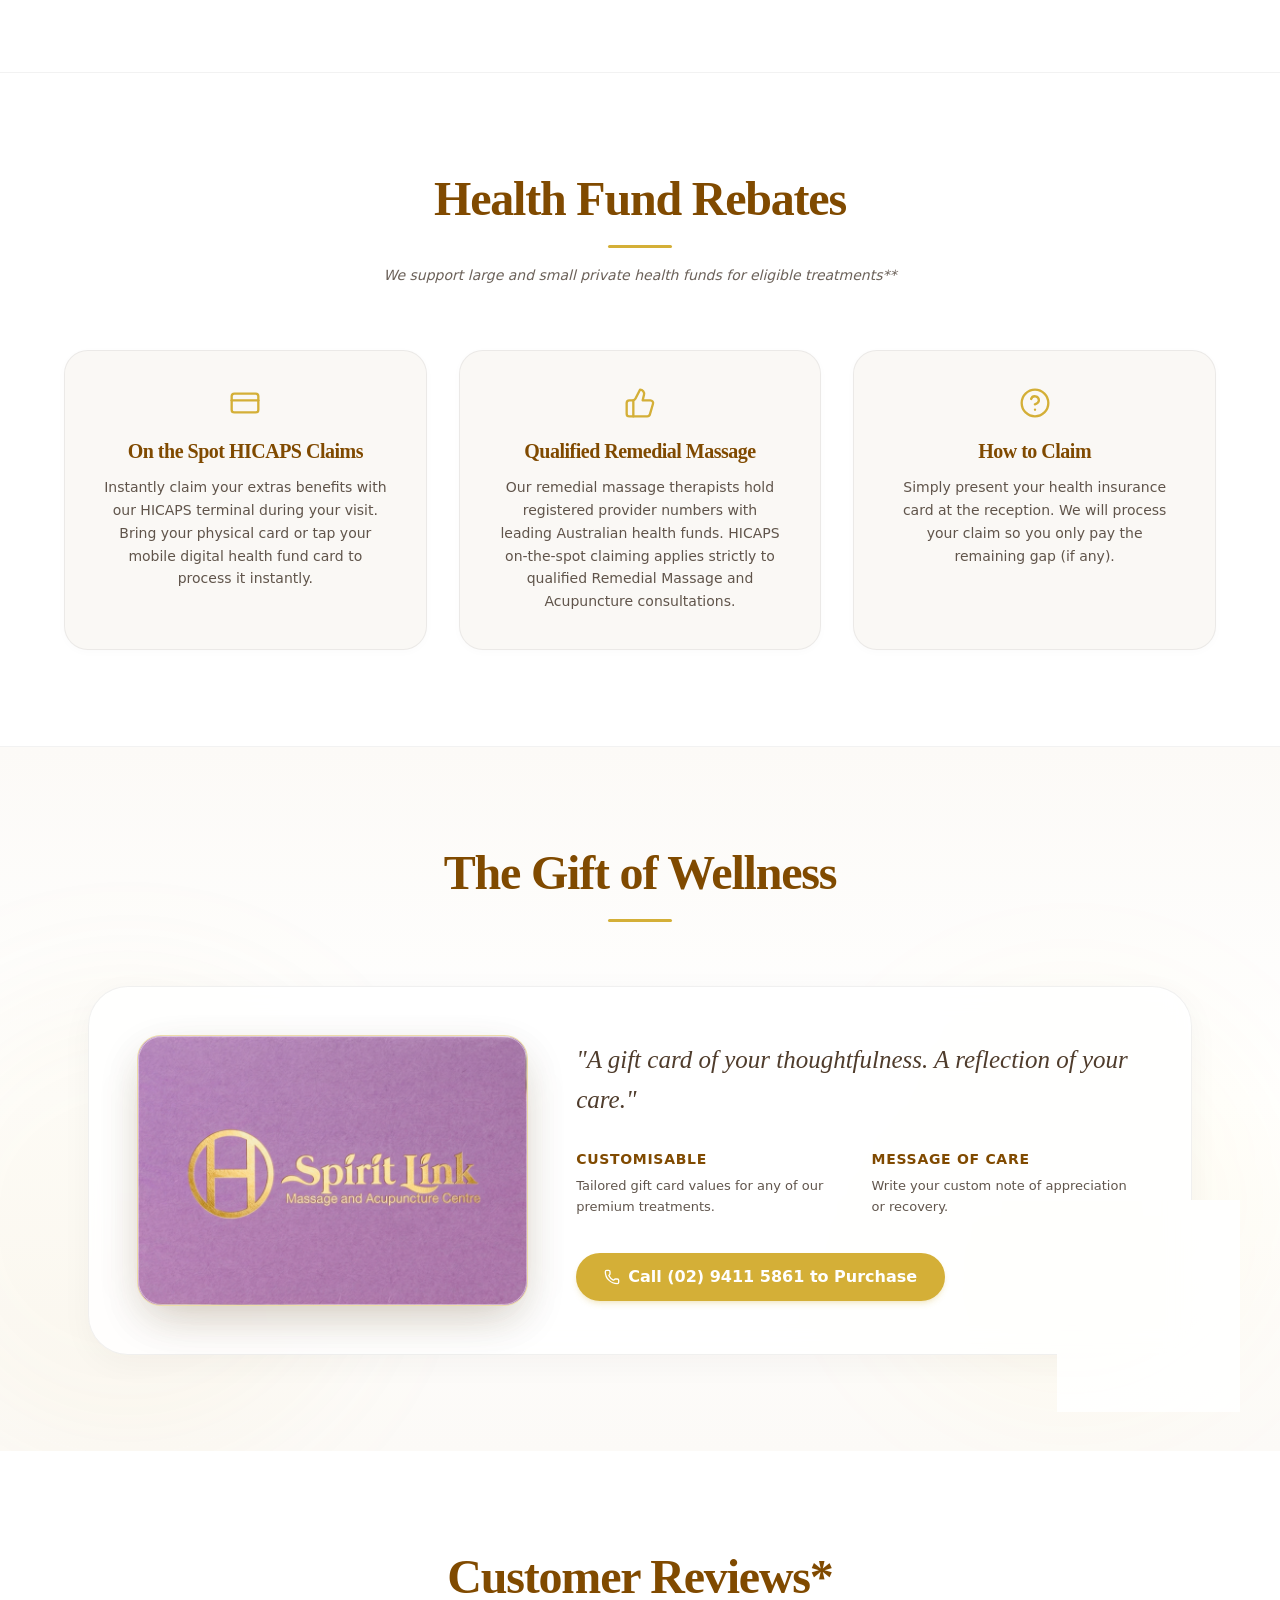
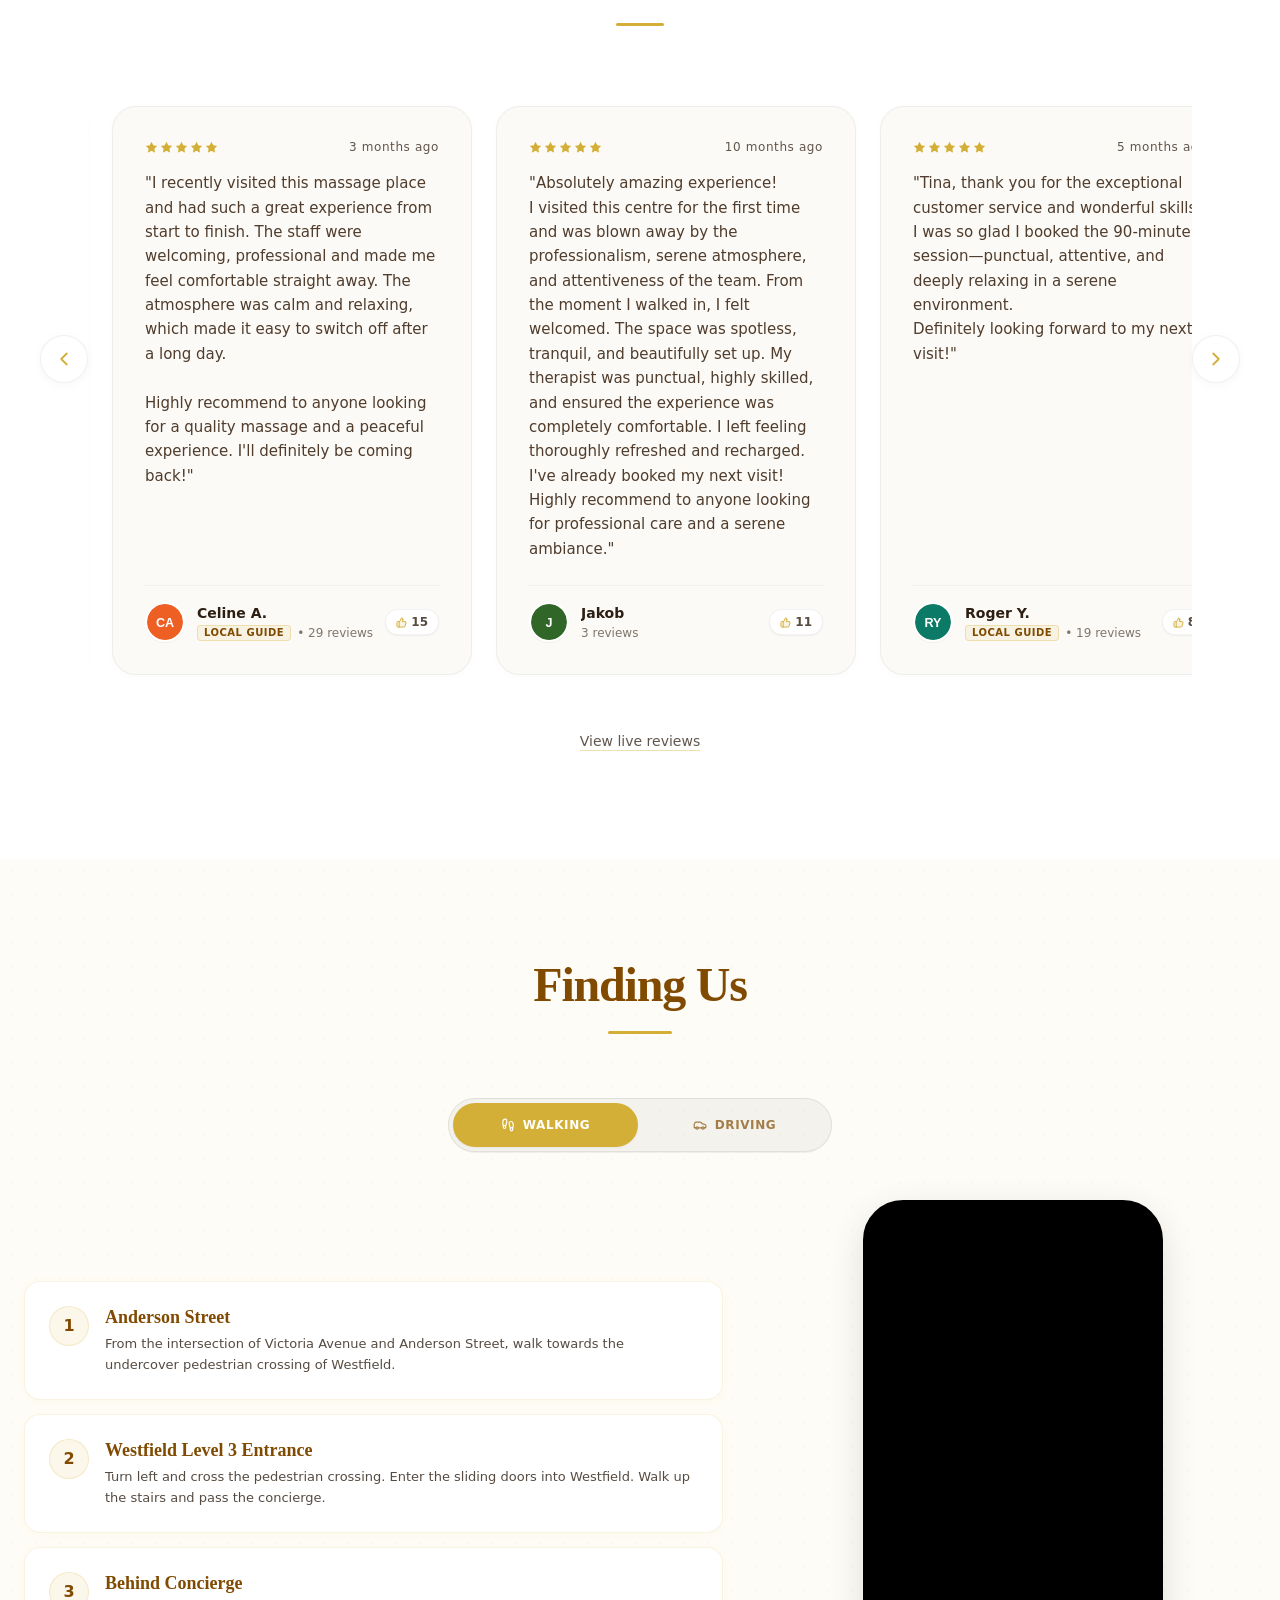
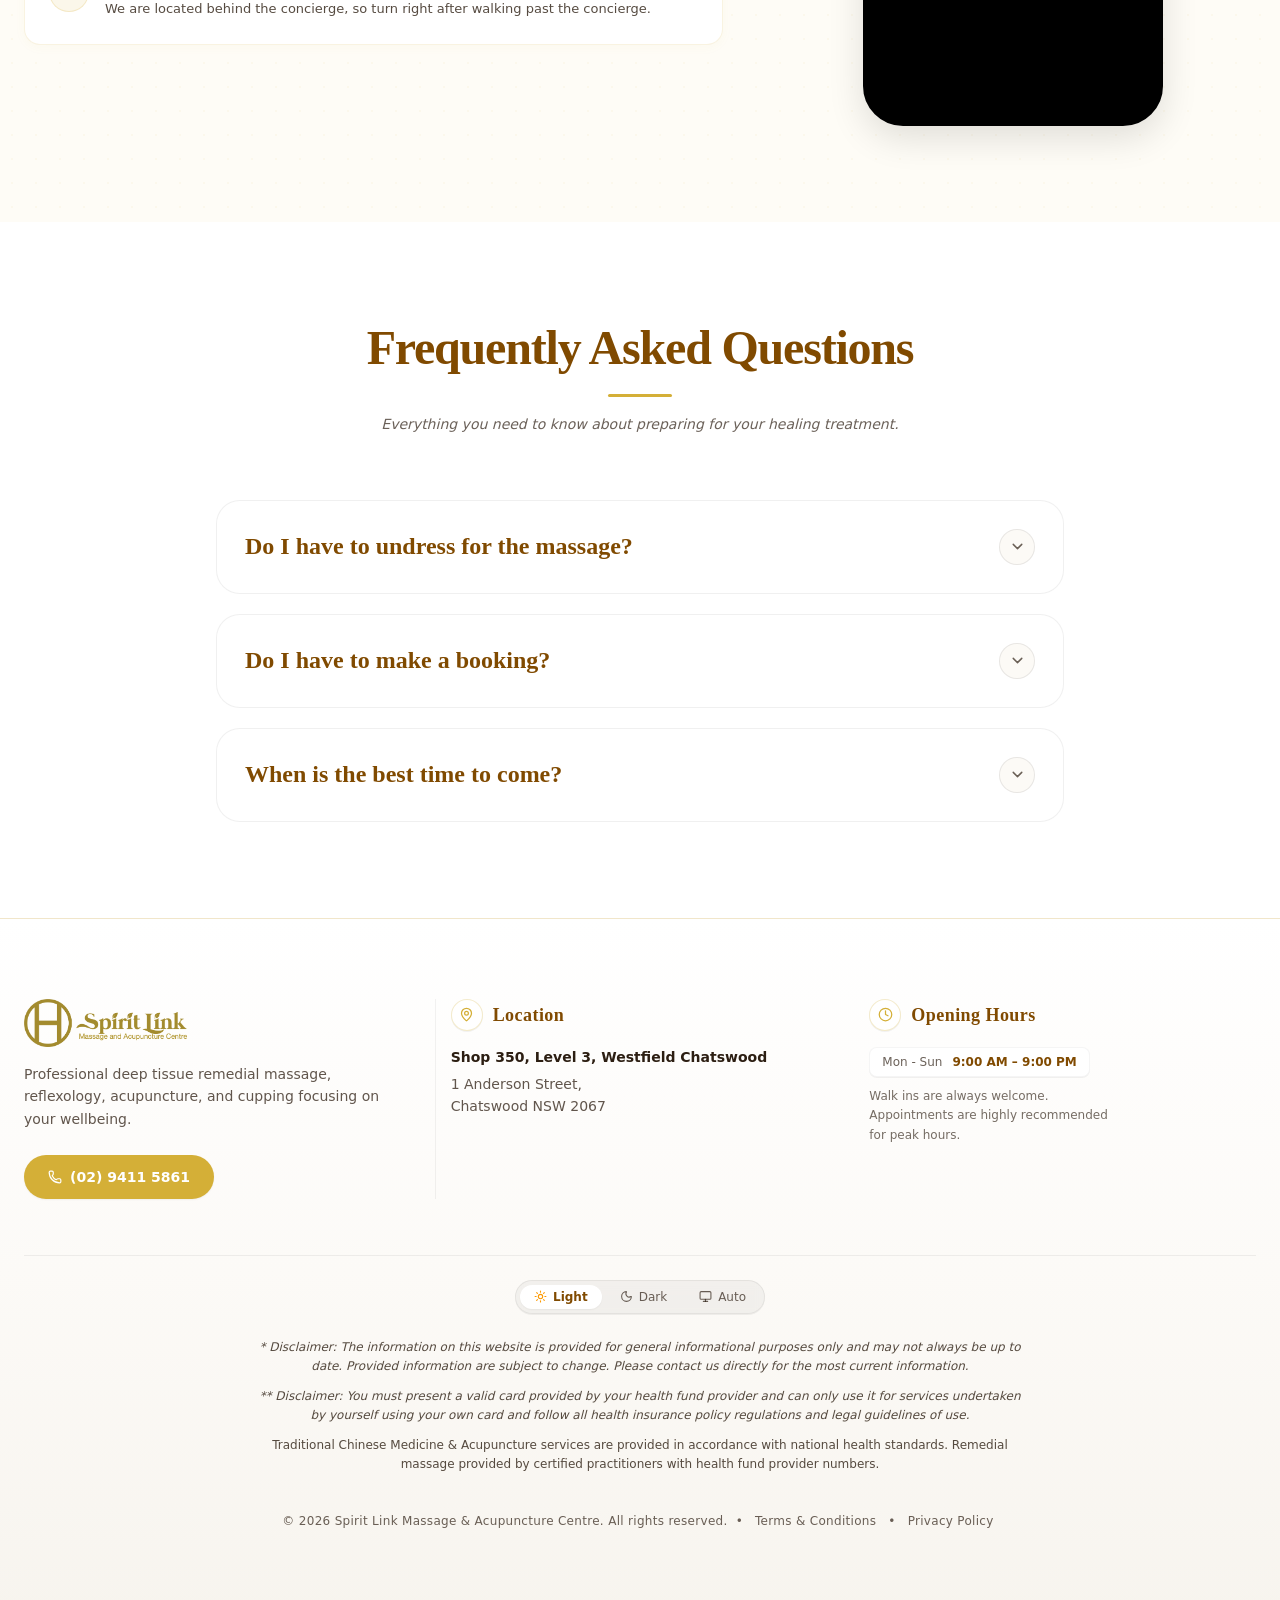
==== commit f718adb0: "Add files via upload" ====
--- a/index.html
+++ b/index.html
@@ -3,7 +3,7 @@
   <head>
     <meta charset="UTF-8" />
     <meta name="viewport" content="width=device-width, initial-scale=1.0, viewport-fit=cover" />
-    <meta http-equiv="Content-Security-Policy" content="default-src 'self'; script-src 'self' 'unsafe-inline'; style-src 'self' 'unsafe-inline' https://fonts.googleapis.com; font-src 'self' https://fonts.gstatic.com data:; img-src 'self' data: https: blob:; connect-src 'self' https:;" />
+    <meta http-equiv="Content-Security-Policy" content="default-src 'self'; script-src 'self' 'unsafe-inline'; style-src 'self' 'unsafe-inline' https://fonts.googleapis.com; font-src 'self' https://fonts.gstatic.com data:; img-src 'self' data: https: blob:; connect-src 'self' https:; frame-src 'self' https://drive.google.com;" />
     
     <!-- Primary Search Meta Tags -->
     <title>Spirit Link Massage &amp; Acupuncture Centre | Chatswood Sydney</title>
@@ -13,6 +13,9 @@
     <meta name="author" content="Spirit Link Massage &amp; Acupuncture Centre" />
     <meta name="robots" content="index, follow, max-image-preview:large, max-snippet:-1, max-video-preview:-1" />
     <link rel="canonical" href="https://spiritlinkmassage.github.io/about/" />
+    <link rel="alternate" hreflang="en" href="https://spiritlinkmassage.github.io/about/" />
+    <link rel="alternate" hreflang="zh" href="https://spiritlinkmassage.github.io/about/?lang=zh" />
+    <link rel="alternate" hreflang="x-default" href="https://spiritlinkmassage.github.io/about/" />
     
     <!-- Search Engine Verification -->
     <meta name="google-site-verification" content="Xi3Sm8PVmXnRbYpAABcvfVhwPpnpcM1YwN4TWlgJE1U" />
@@ -61,11 +64,10 @@
     <meta name="geo.position" content="-33.7961;151.1831" />
     <meta name="ICBM" content="-33.7961, 151.1831" />
 
-    <!-- Performance: Preconnect to Google Fonts & LCP Image Host -->
+    <!-- Performance: Preconnect to Google Fonts & LCP Local Hero Image Preload -->
     <link rel="preconnect" href="https://fonts.googleapis.com" />
     <link rel="preconnect" href="https://fonts.gstatic.com" crossorigin />
-    <link rel="preconnect" href="https://lh3.googleusercontent.com" crossorigin />
-    <link rel="preload" as="image" href="https://lh3.googleusercontent.com/d/1NUdhbYnMFYZbMS5WnikF4cEekwfAKiq2" fetchpriority="high" referrerpolicy="no-referrer" />
+    <link rel="preload" as="image" href="./shop_front.jpg" fetchpriority="high" />
     <link href="https://fonts.googleapis.com/css2?family=Cormorant+Garamond:ital,wght@0,400;0,500;0,600;0,700;1,400&family=Inter:wght@400;500;600;700&display=swap" rel="stylesheet" />
 
     <!-- Favicon & Search Engine Site Icons (Google, Bing, Apple) -->
@@ -285,13 +287,13 @@
       ]
     }
     </script>
-    <script type="module" crossorigin src="./assets/index-Dg_ACQdu.js"></script>
+    <script type="module" crossorigin src="./assets/index-CPouKn8G.js"></script>
     <link rel="modulepreload" crossorigin href="./assets/rolldown-runtime-M0oDzQ_3.js">
     <link rel="modulepreload" crossorigin href="./assets/vendor-misc-BIalwZul.js">
     <link rel="modulepreload" crossorigin href="./assets/vendor-icons-Ctjf-j_D.js">
     <link rel="modulepreload" crossorigin href="./assets/vendor-motion-DXQJ7d3u.js">
     <link rel="modulepreload" crossorigin href="./assets/vendor-react-BfFDSb_P.js">
-    <link rel="stylesheet" crossorigin href="./assets/index-DUzwkLeU.css">
+    <link rel="stylesheet" crossorigin href="./assets/index-Bxs8rGBL.css">
   </head>
   <body>
     <div id="root"></div>
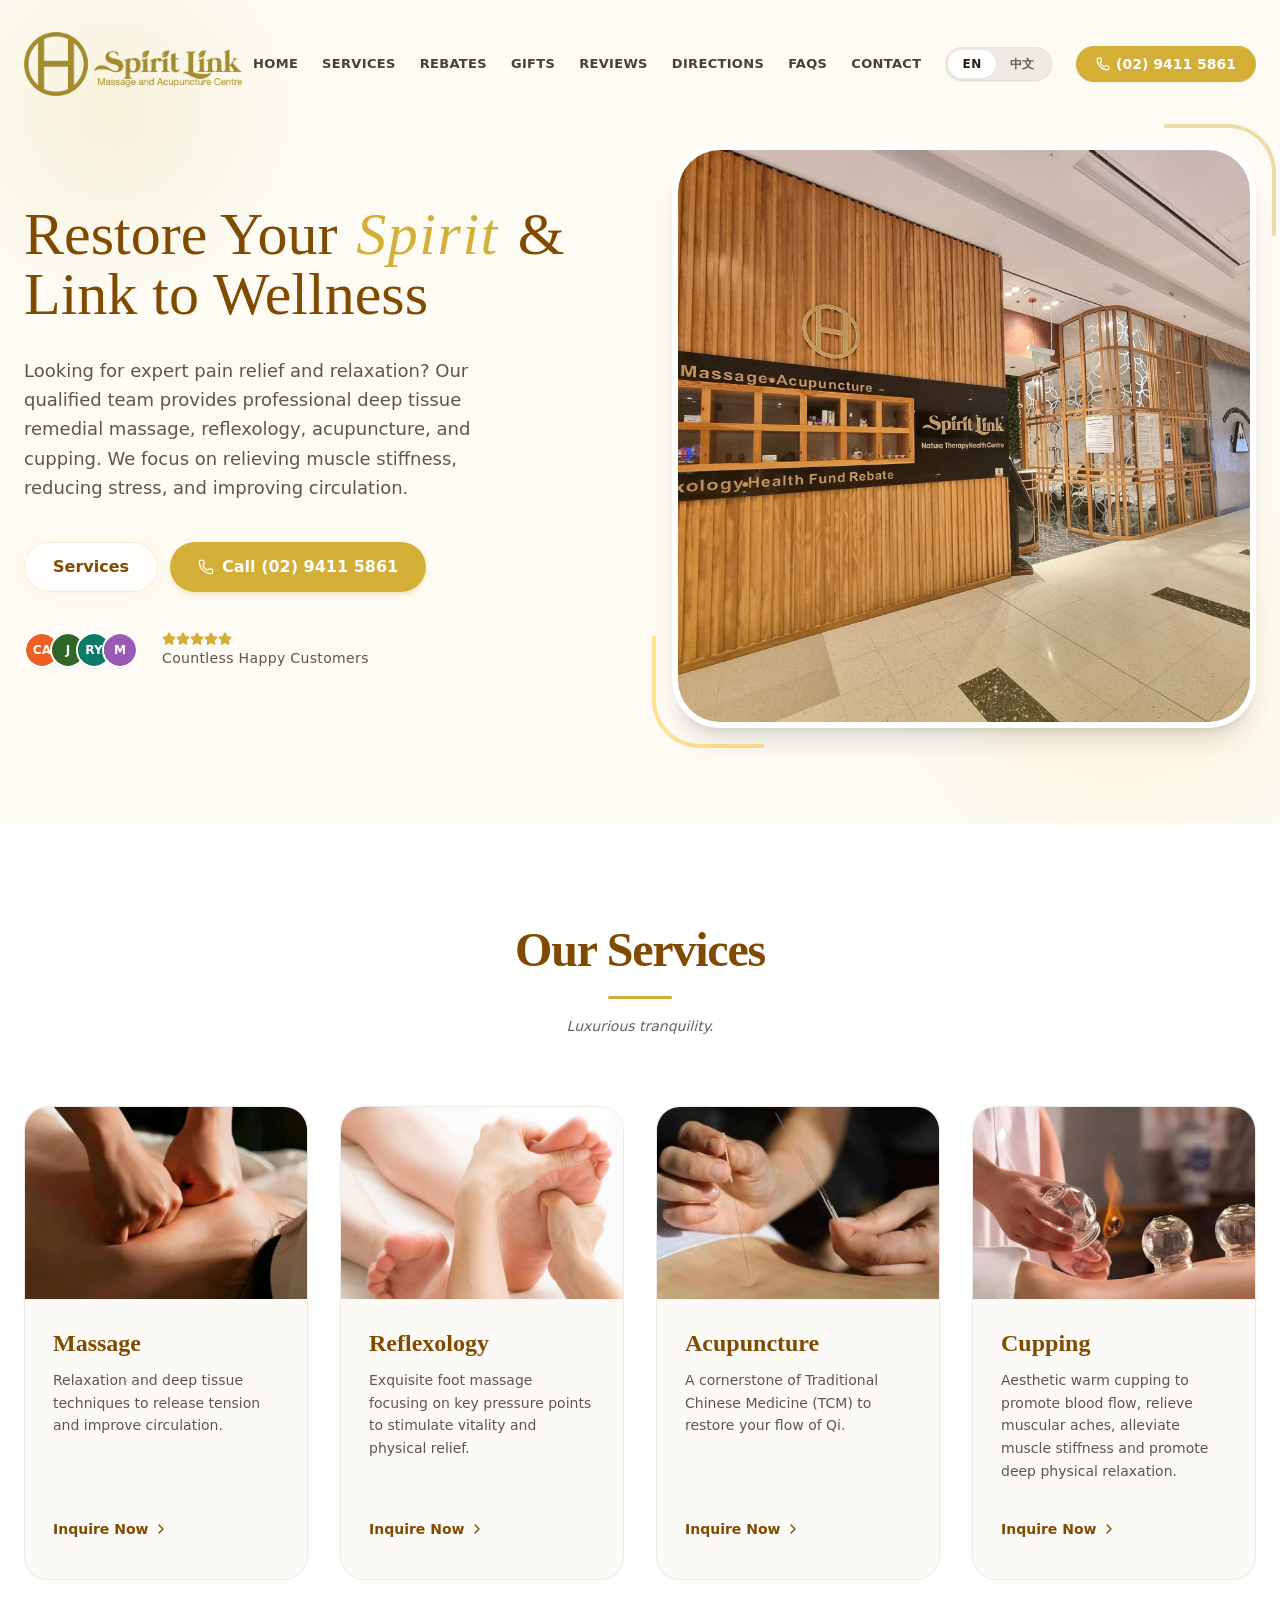
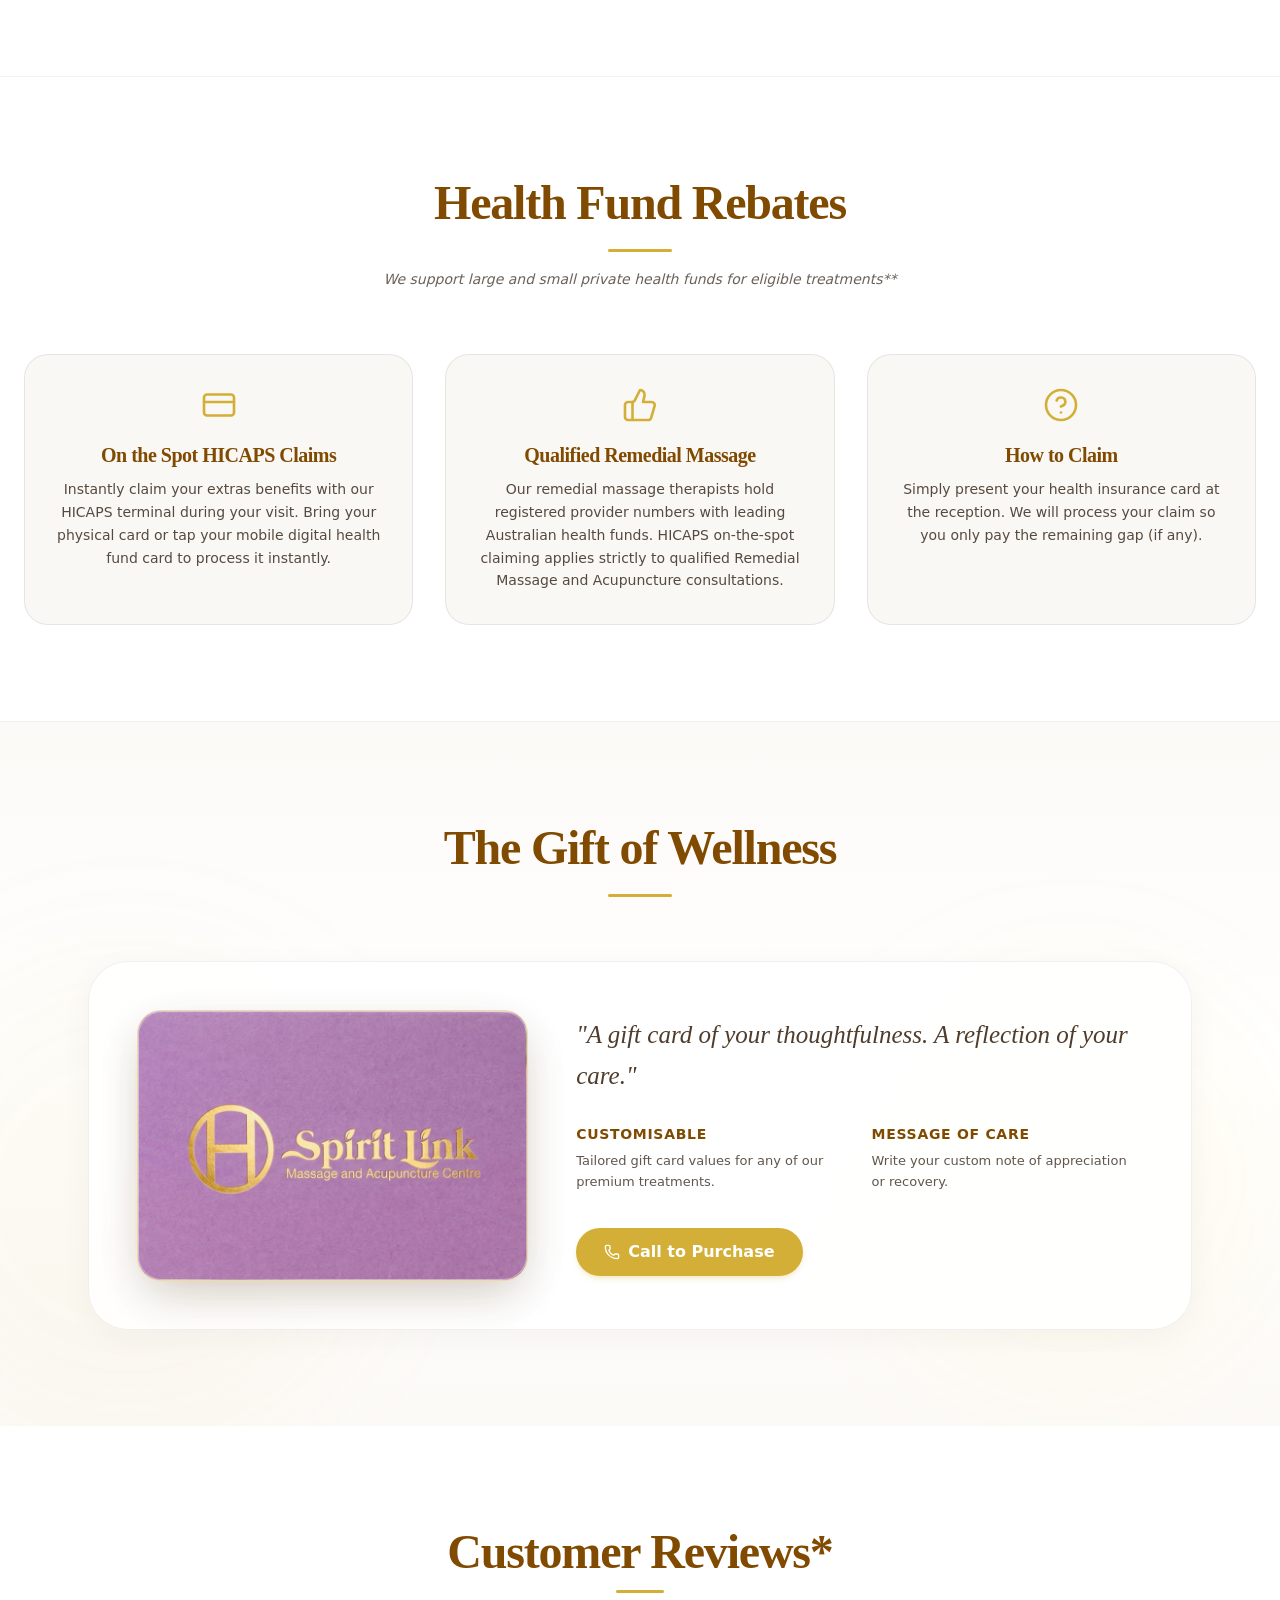
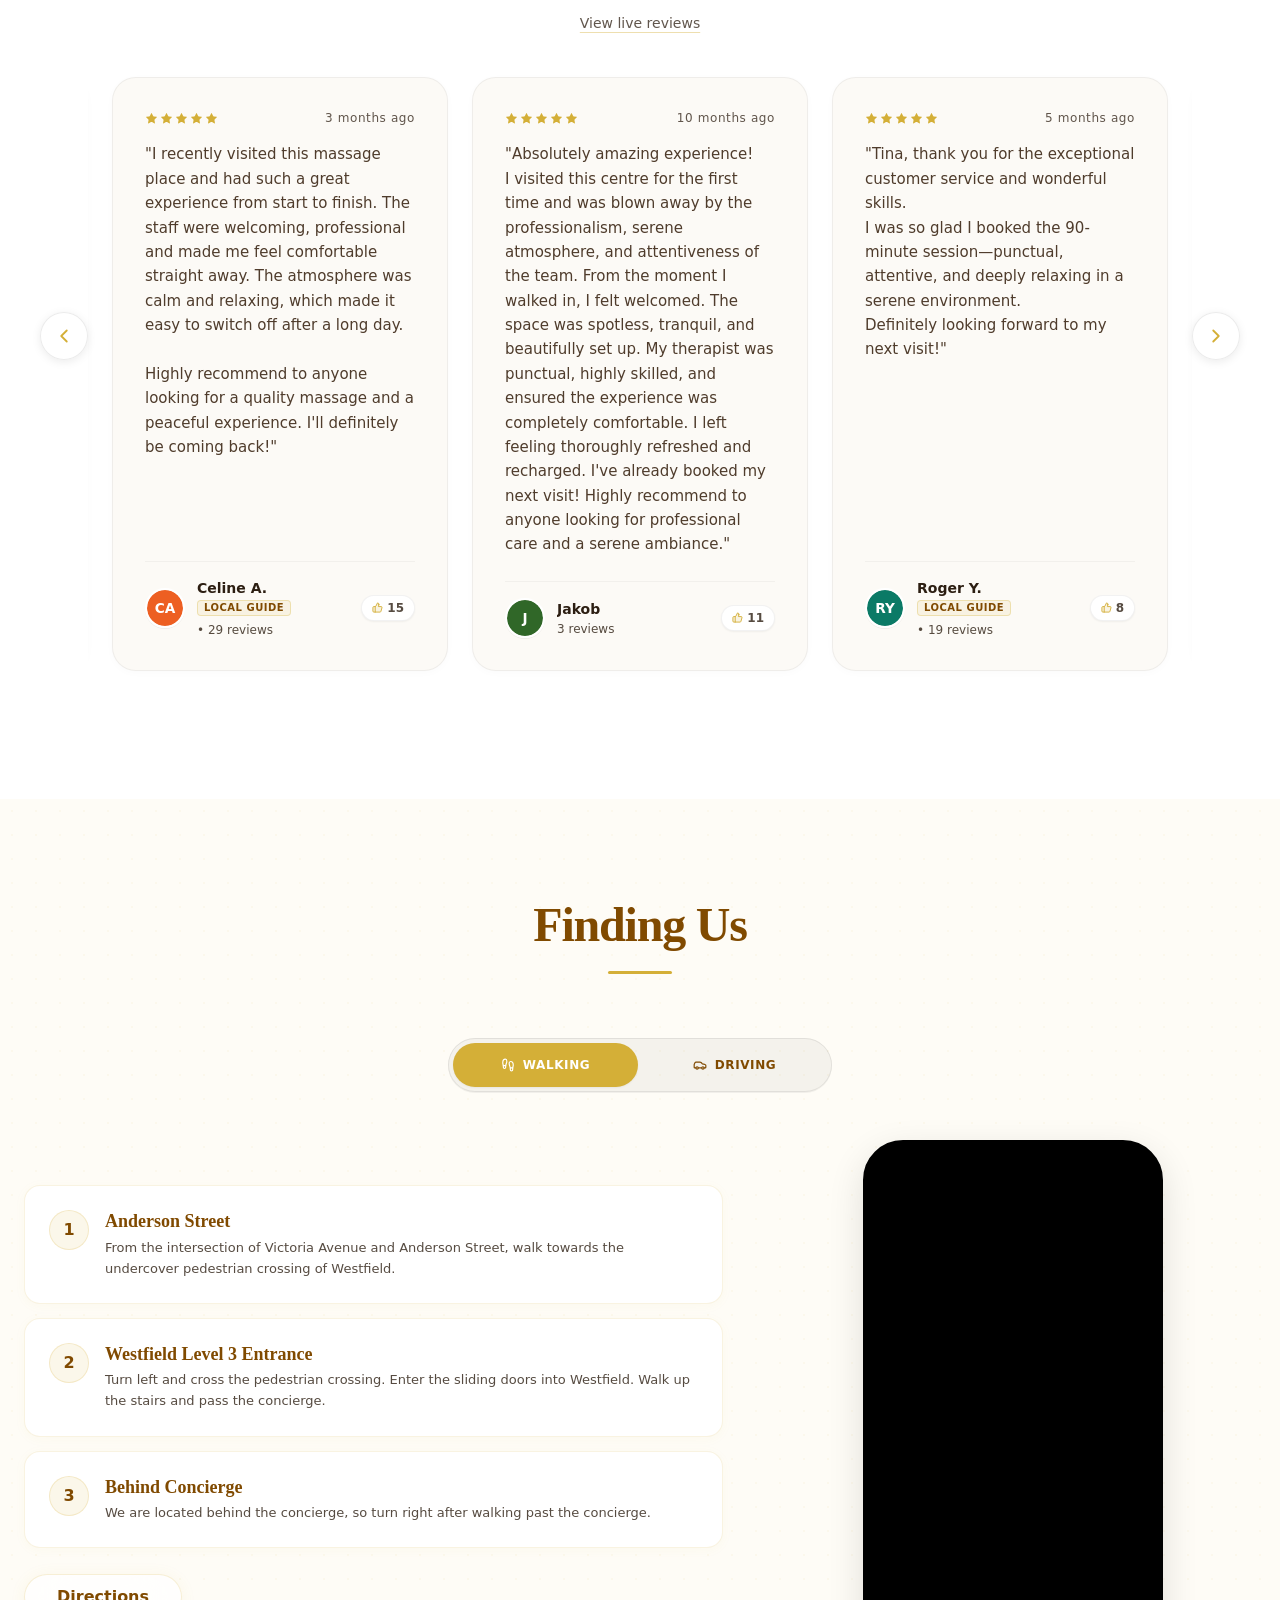
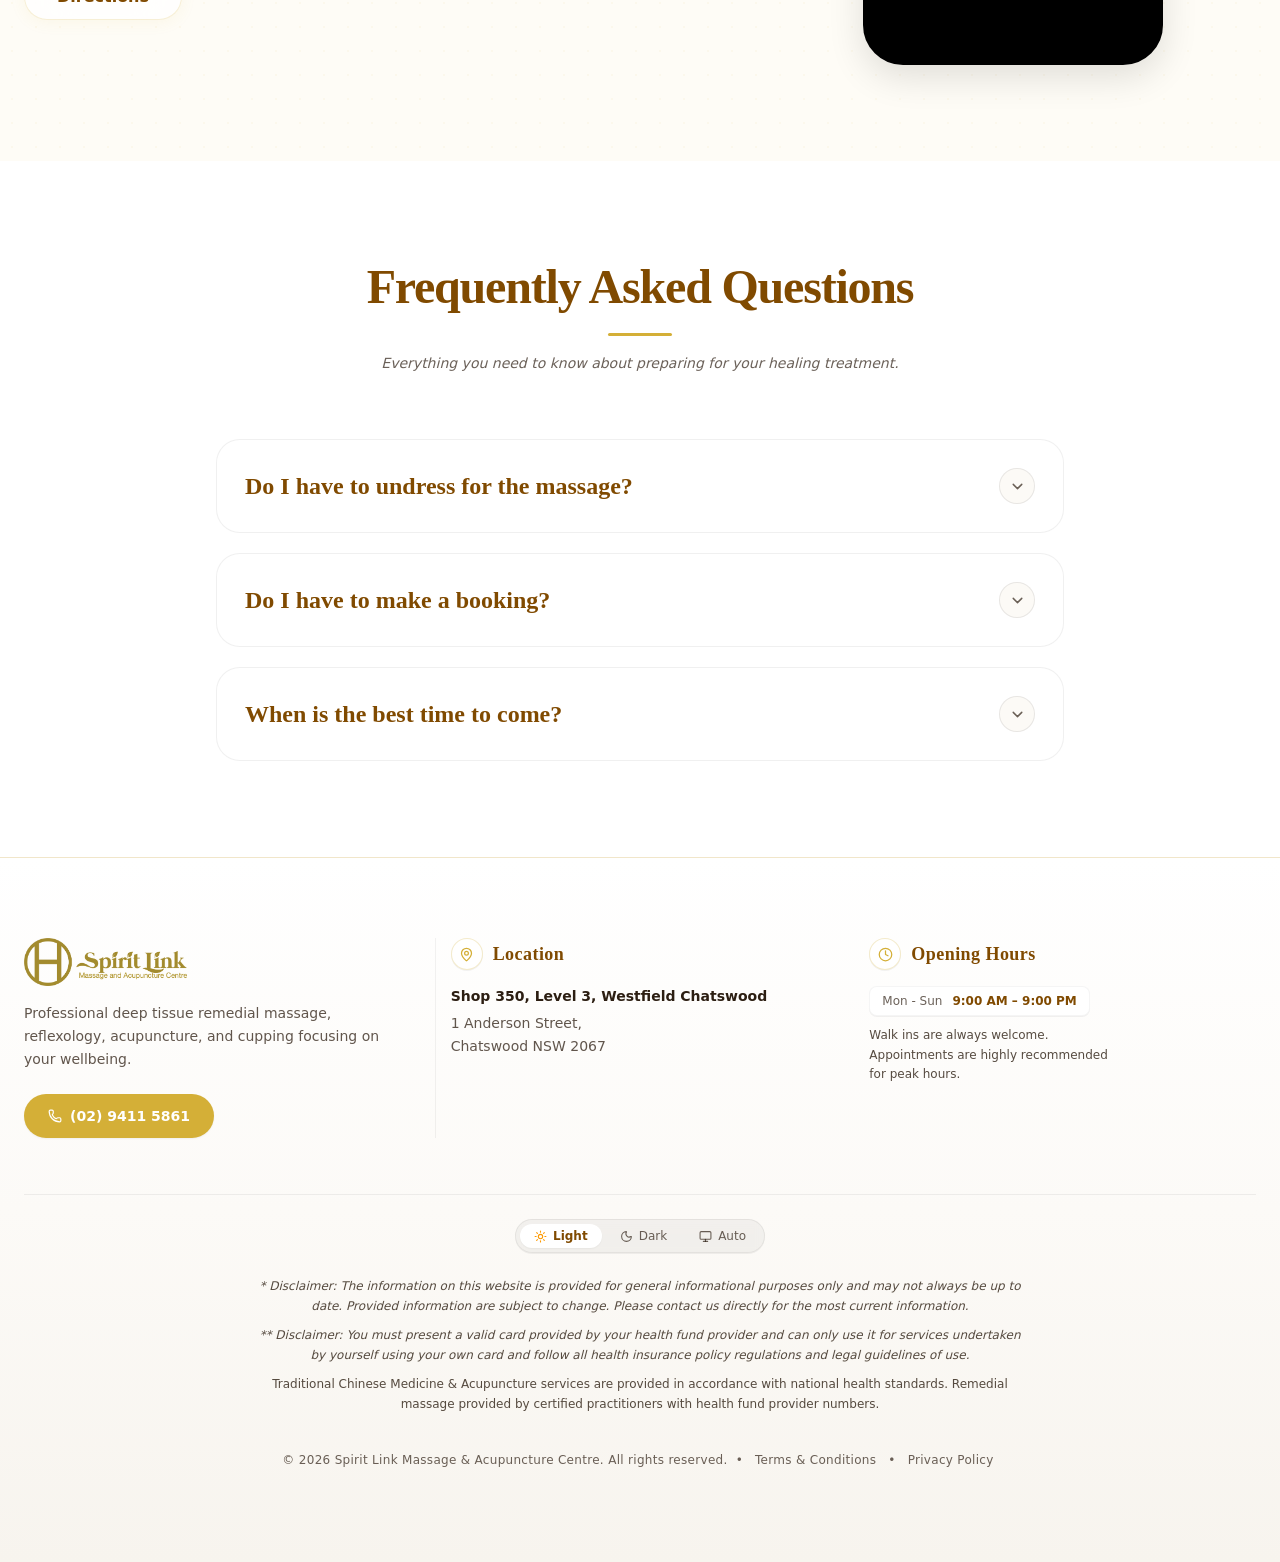
==== commit 98412b3a: "Add files via upload Mobile updates and direction button" ====
--- a/index.html
+++ b/index.html
@@ -3,7 +3,19 @@
   <head>
     <meta charset="UTF-8" />
     <meta name="viewport" content="width=device-width, initial-scale=1.0, viewport-fit=cover" />
-    <meta http-equiv="Content-Security-Policy" content="default-src 'self'; script-src 'self' 'unsafe-inline'; style-src 'self' 'unsafe-inline' https://fonts.googleapis.com; font-src 'self' https://fonts.gstatic.com data:; img-src 'self' data: https: blob:; connect-src 'self' https:; frame-src 'self' https://drive.google.com;" />
+    <meta http-equiv="Content-Security-Policy" content="default-src 'self'; script-src 'self' 'unsafe-inline'; style-src 'self' 'unsafe-inline' https://fonts.googleapis.com; font-src 'self' https://fonts.gstatic.com data:; img-src 'self' data: blob:; connect-src 'self'; frame-src 'self' https://drive.google.com; object-src 'none'; base-uri 'self'; form-action 'self'; upgrade-insecure-requests;" />
+    <meta name="referrer" content="strict-origin-when-cross-origin" />
+
+    <!-- Clickjacking Defense (Fallback for static hosting where frame-ancestors header cannot be sent) -->
+    <style id="antiClickjack">body{display:none!important}</style>
+    <script>
+      if (self === top) {
+        var antiClickjack = document.getElementById('antiClickjack');
+        if (antiClickjack && antiClickjack.parentNode) antiClickjack.parentNode.removeChild(antiClickjack);
+      } else {
+        top.location = self.location;
+      }
+    </script>
     
     <!-- Primary Search Meta Tags -->
     <title>Spirit Link Massage &amp; Acupuncture Centre | Chatswood Sydney</title>
@@ -16,6 +28,7 @@
     <link rel="alternate" hreflang="en" href="https://spiritlinkmassage.github.io/about/" />
     <link rel="alternate" hreflang="zh" href="https://spiritlinkmassage.github.io/about/?lang=zh" />
     <link rel="alternate" hreflang="x-default" href="https://spiritlinkmassage.github.io/about/" />
+    <link rel="alternate" type="text/plain" href="./llms.txt" title="LLM context" />
     
     <!-- Search Engine Verification -->
     <meta name="google-site-verification" content="Xi3Sm8PVmXnRbYpAABcvfVhwPpnpcM1YwN4TWlgJE1U" />
@@ -51,7 +64,7 @@
     <meta name="apple-mobile-web-app-status-bar-style" content="black-translucent" />
     <meta name="apple-mobile-web-app-title" content="Spirit Link" />
     <meta name="format-detection" content="telephone=no" />
-    <link rel="apple-touch-icon" sizes="180x180" href="https://spiritlinkmassage.github.io/about/browserLogo.png" />
+    <link rel="apple-touch-icon" sizes="180x180" href="./browserLogo.png?v=2" />
 
     <!-- Theme Colors for Android Chrome & Safari Tab Tinting (Light & Dark Mode) -->
     <meta name="theme-color" media="(prefers-color-scheme: light)" content="#FFFDF9" />
@@ -68,18 +81,19 @@
     <link rel="preconnect" href="https://fonts.googleapis.com" />
     <link rel="preconnect" href="https://fonts.gstatic.com" crossorigin />
     <link rel="preload" as="image" href="./shop_front.jpg" fetchpriority="high" />
-    <link href="https://fonts.googleapis.com/css2?family=Cormorant+Garamond:ital,wght@0,400;0,500;0,600;0,700;1,400&family=Inter:wght@400;500;600;700&display=swap" rel="stylesheet" />
+    <link href="https://fonts.googleapis.com/css2?family=Cormorant+Garamond:ital,wght@0,400;0,500;0,600;0,700;1,400&family=Inter:wght@400;500;600;700&display=swap" rel="stylesheet" media="print" onload="this.media='all'" />
+    <noscript><link rel="stylesheet" href="https://fonts.googleapis.com/css2?family=Cormorant+Garamond:ital,wght@0,400;0,500;0,600;0,700;1,400&family=Inter:wght@400;500;600;700&display=swap" /></noscript>
 
     <!-- Favicon & Search Engine Site Icons (Google, Bing, Apple) -->
     <!-- Google Search requires icon to be a multiple of 48px square: 48x48, 96x96, 144x144, 192x192 -->
-    <link rel="icon" type="image/x-icon" href="https://spiritlinkmassage.github.io/about/favicon.ico" />
-    <link rel="icon" type="image/png" sizes="48x48" href="https://spiritlinkmassage.github.io/about/favicon-48x48.png" />
-    <link rel="icon" type="image/png" sizes="96x96" href="https://spiritlinkmassage.github.io/about/favicon-96x96.png" />
-    <link rel="icon" type="image/png" sizes="144x144" href="https://spiritlinkmassage.github.io/about/favicon-144x144.png" />
-    <link rel="icon" type="image/png" sizes="192x192" href="https://spiritlinkmassage.github.io/about/favicon-192x192.png" />
-    <link rel="icon" type="image/png" sizes="512x512" href="https://spiritlinkmassage.github.io/about/browserLogo.png" />
-    <link rel="shortcut icon" href="https://spiritlinkmassage.github.io/about/favicon.ico" />
-    <link rel="manifest" href="https://spiritlinkmassage.github.io/about/site.webmanifest" />
+    <link rel="icon" type="image/x-icon" href="./favicon.ico?v=2" />
+    <link rel="icon" type="image/png" sizes="48x48" href="./favicon-48x48.png?v=2" />
+    <link rel="icon" type="image/png" sizes="96x96" href="./favicon-96x96.png?v=2" />
+    <link rel="icon" type="image/png" sizes="144x144" href="./favicon-144x144.png?v=2" />
+    <link rel="icon" type="image/png" sizes="192x192" href="./favicon-192x192.png?v=2" />
+    <link rel="icon" type="image/png" sizes="512x512" href="./browserLogo.png?v=2" />
+    <link rel="shortcut icon" href="./favicon.ico?v=2" />
+    <link rel="manifest" href="./site.webmanifest" />
 
     <!-- Google Search Site Name Schema.org WebSite Structured Data -->
     <!-- Explicitly informs Google's Site Name algorithm of the official brand identity -->
@@ -117,6 +131,7 @@
       "telephone": "+61-2-9411-5861",
       "priceRange": "$$",
       "image": [
+        "https://spiritlinkmassage.github.io/about/shop_front.jpg",
         "https://spiritlinkmassage.github.io/about/giftCard.png",
         "https://spiritlinkmassage.github.io/about/massage.png",
         "https://spiritlinkmassage.github.io/about/acupuncture.png",
@@ -125,7 +140,7 @@
       ],
       "logo": {
         "@type": "ImageObject",
-        "url": "https://spiritlinkmassage.github.io/about/logo.png",
+        "url": "https://spiritlinkmassage.github.io/about/browserLogo.png",
         "width": "512",
         "height": "512"
       },
@@ -142,6 +157,7 @@
         "latitude": -33.7961,
         "longitude": 151.1831
       },
+      "hasMap": "https://www.google.com/maps/search/?api=1&query=Spirit+Link+Massage+%26+Acupuncture+Centre+Westfield+Chatswood",
       "containedInPlace": {
         "@type": "ShoppingCenter",
         "name": "Westfield Chatswood",
@@ -213,6 +229,13 @@
       ],
       "paymentAccepted": ["Cash", "Credit Card", "EFTPOS", "HICAPS", "Visa", "Mastercard"],
       "currenciesAccepted": "AUD",
+      "aggregateRating": {
+        "@type": "AggregateRating",
+        "ratingValue": "5.0",
+        "bestRating": "5",
+        "worstRating": "1",
+        "ratingCount": "4"
+      },
       "hasOfferCatalog": {
         "@type": "OfferCatalog",
         "name": "Wellness & TCM Remedial Services (悉尼车士活中医理疗服务)",
@@ -287,13 +310,13 @@
       ]
     }
     </script>
-    <script type="module" crossorigin src="./assets/index-CPouKn8G.js"></script>
-    <link rel="modulepreload" crossorigin href="./assets/rolldown-runtime-M0oDzQ_3.js">
-    <link rel="modulepreload" crossorigin href="./assets/vendor-misc-BIalwZul.js">
-    <link rel="modulepreload" crossorigin href="./assets/vendor-icons-Ctjf-j_D.js">
-    <link rel="modulepreload" crossorigin href="./assets/vendor-motion-DXQJ7d3u.js">
-    <link rel="modulepreload" crossorigin href="./assets/vendor-react-BfFDSb_P.js">
-    <link rel="stylesheet" crossorigin href="./assets/index-Bxs8rGBL.css">
+    <script type="module" crossorigin src="./assets/index-DaWjbNJu.js"></script>
+    <link rel="modulepreload" crossorigin href="./assets/rolldown-runtime-Dwys_PaA.js">
+    <link rel="modulepreload" crossorigin href="./assets/vendor-icons-If9MR3zY.js">
+    <link rel="modulepreload" crossorigin href="./assets/vendor-react-BuhADei1.js">
+    <link rel="modulepreload" crossorigin href="./assets/vendor-motion-Dzlbhh4H.js">
+    <link rel="modulepreload" crossorigin href="./assets/vendor-misc-DT_aTmUh.js">
+    <link rel="stylesheet" crossorigin href="./assets/index-fWl2eNh2.css">
   </head>
   <body>
     <div id="root"></div>
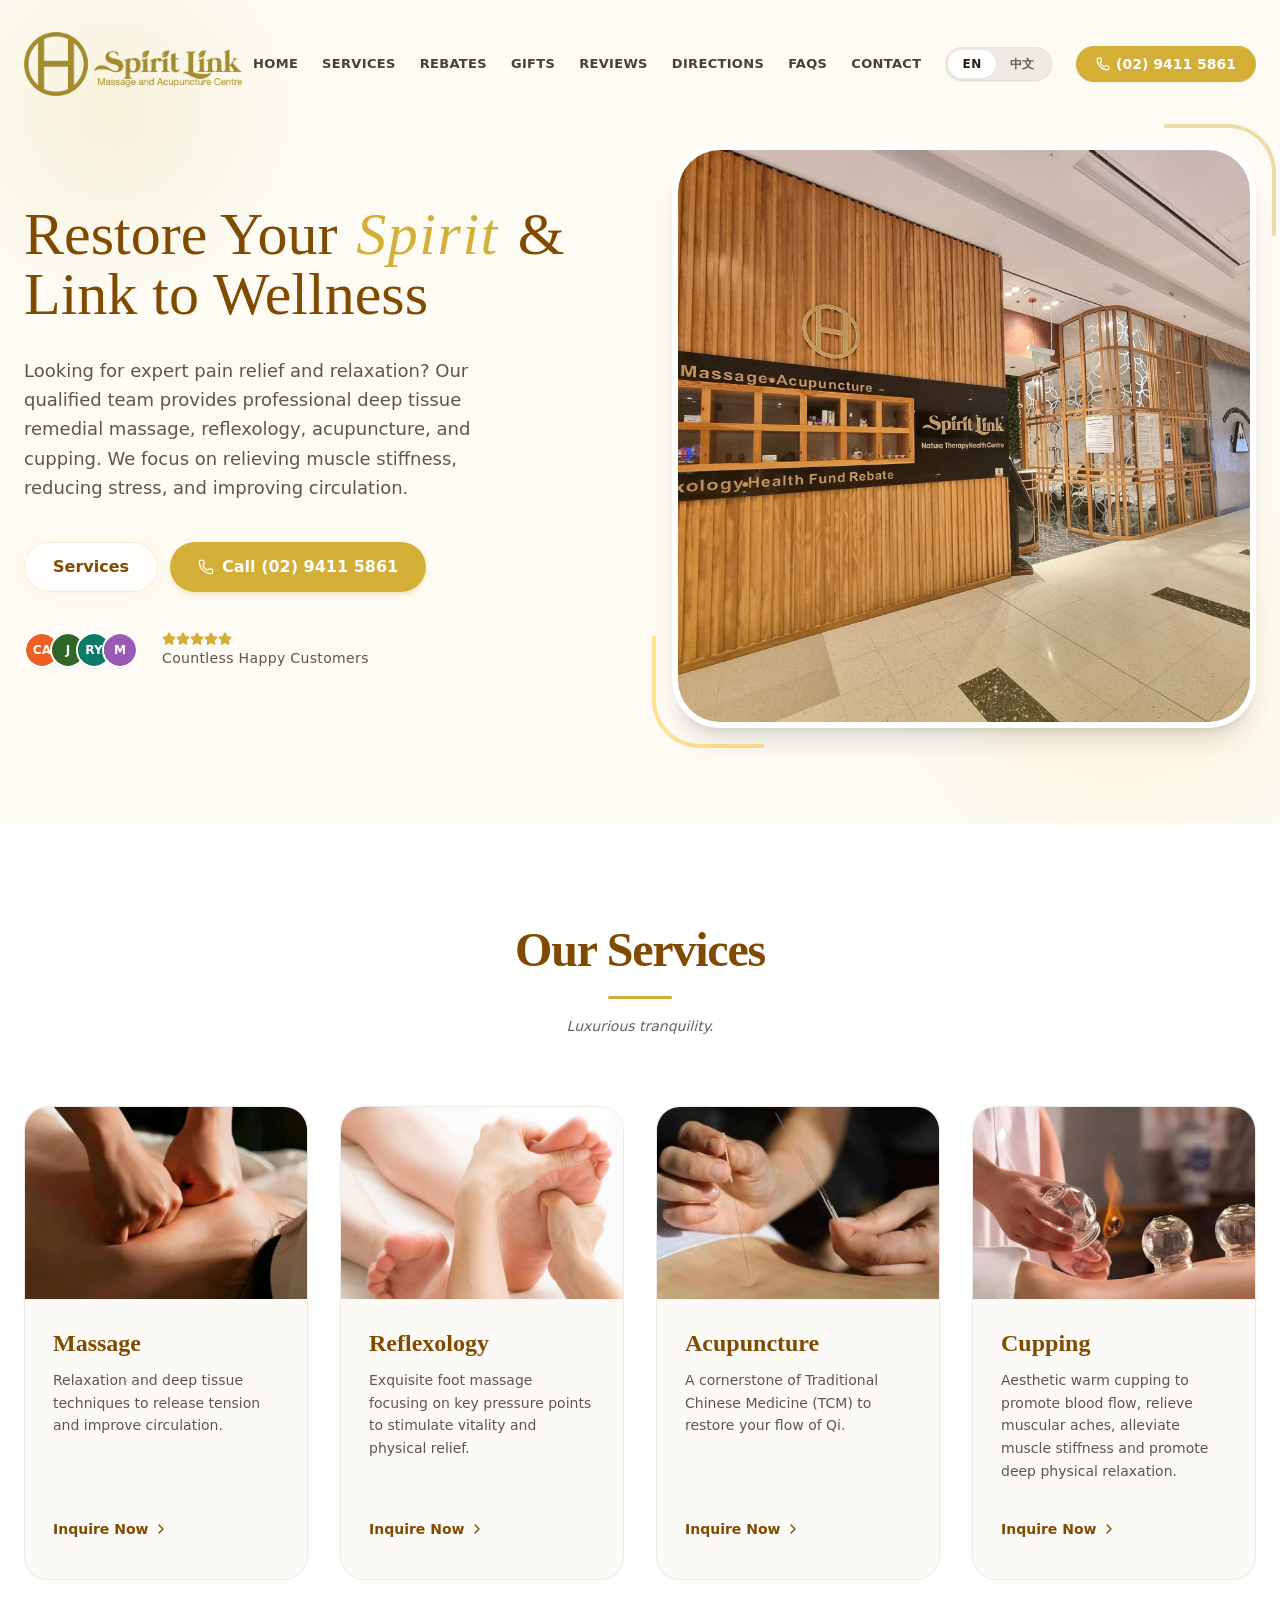
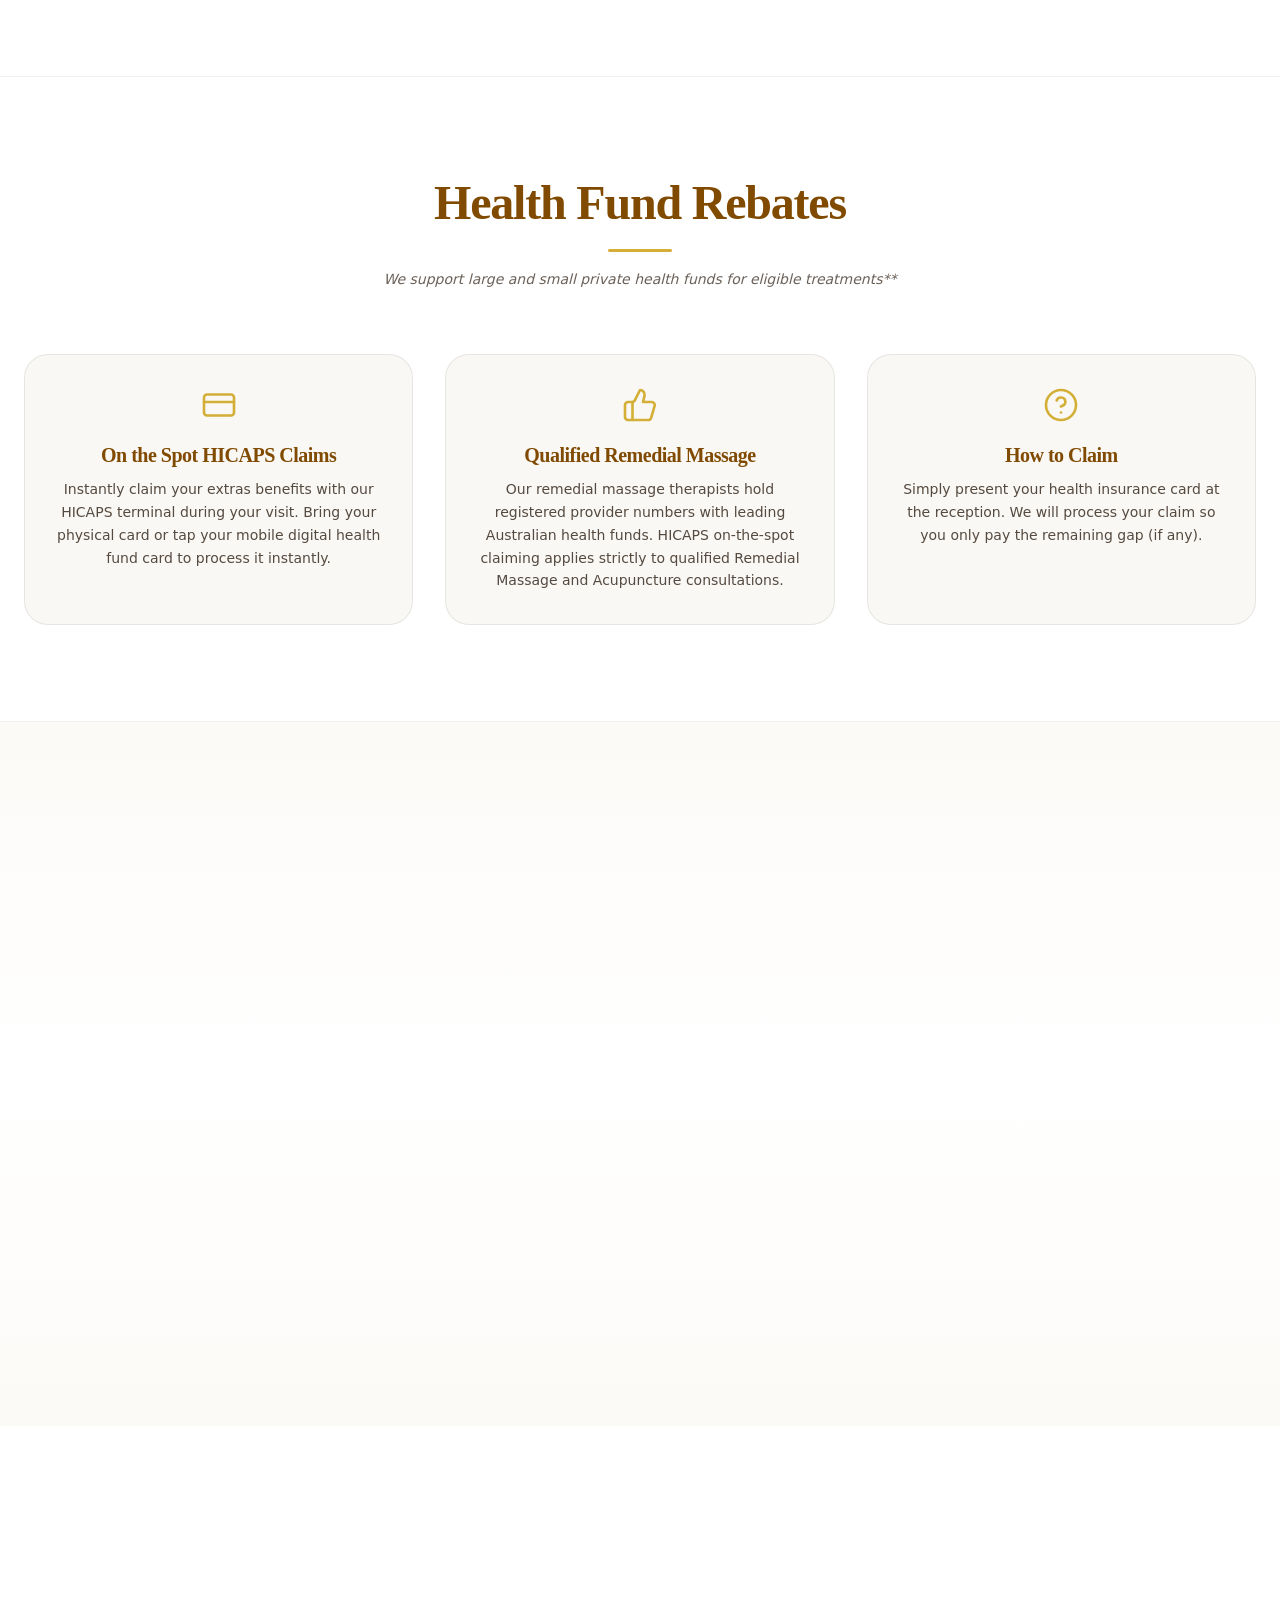
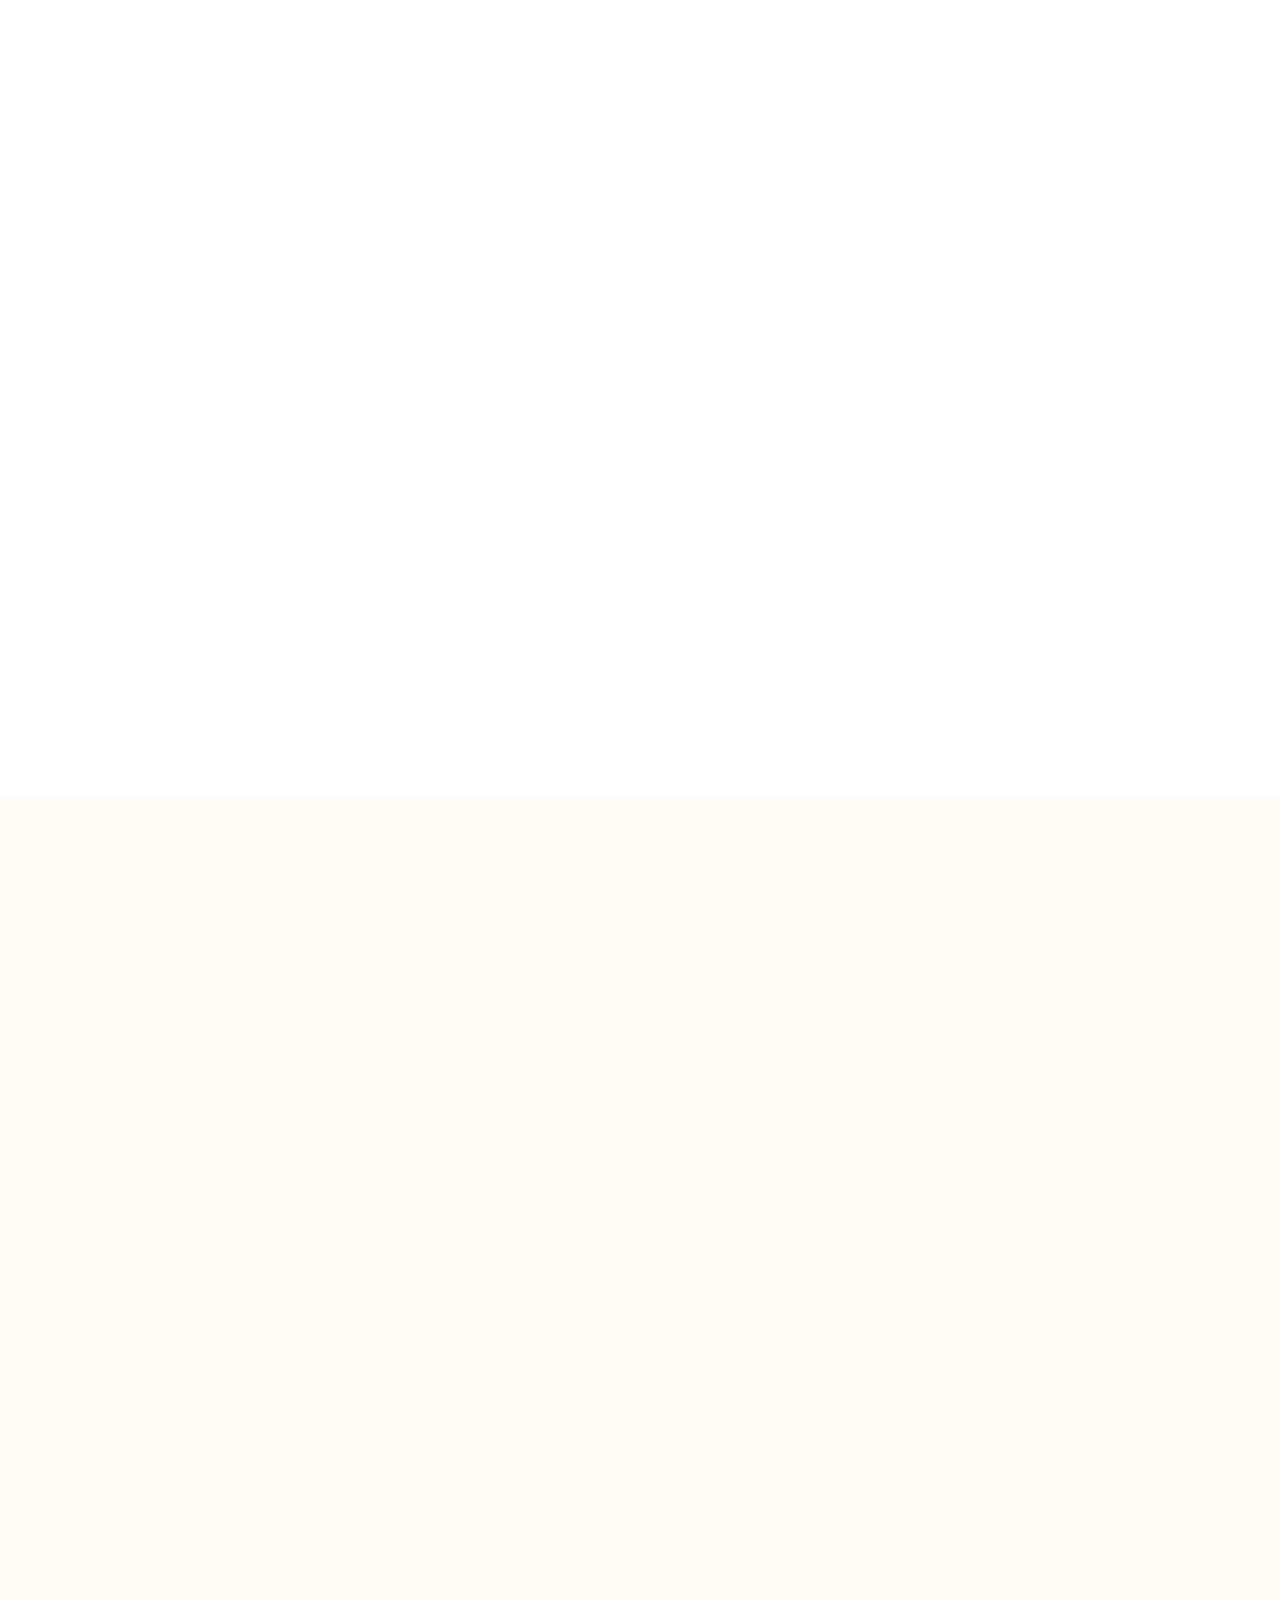
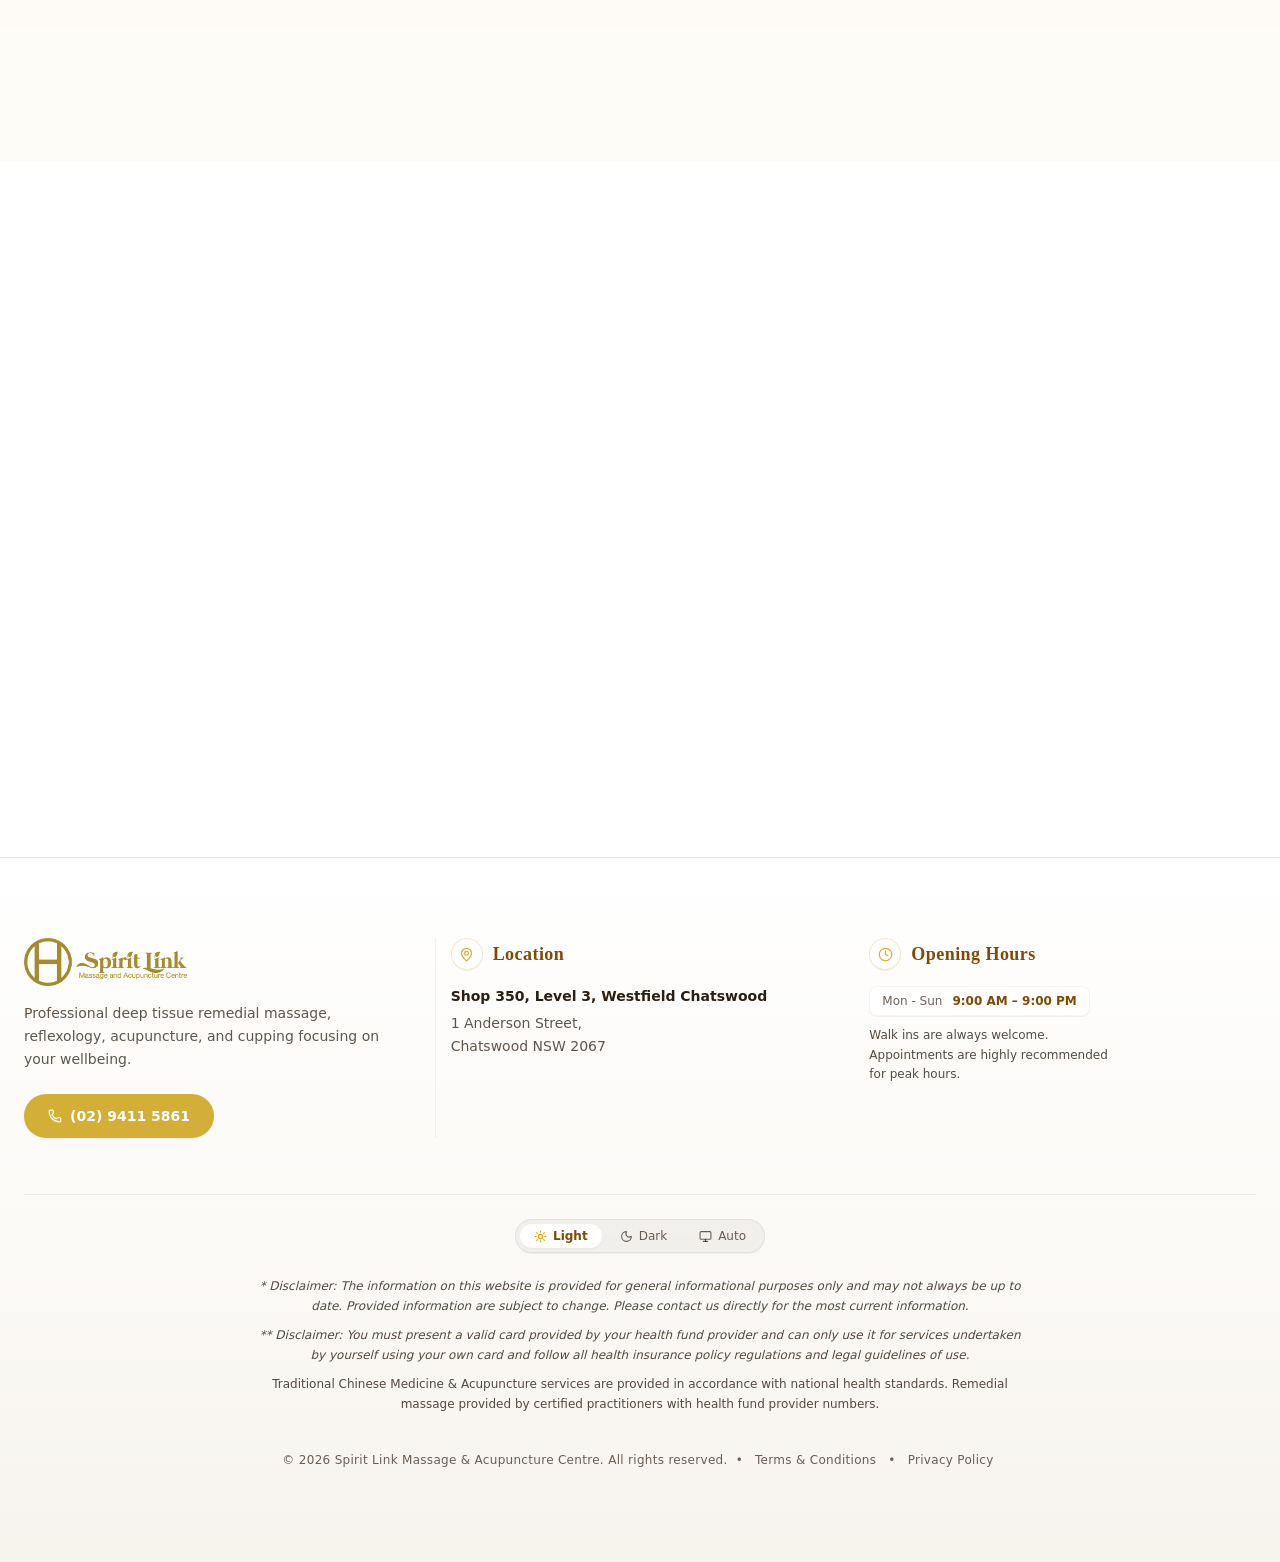
==== commit 7fe65b51: "Add files via upload Performance improvements" ====
--- a/index.html
+++ b/index.html
@@ -310,13 +310,13 @@
       ]
     }
     </script>
-    <script type="module" crossorigin src="./assets/index-DaWjbNJu.js"></script>
+    <script type="module" crossorigin src="./assets/index-D8C4h5sx.js"></script>
     <link rel="modulepreload" crossorigin href="./assets/rolldown-runtime-Dwys_PaA.js">
     <link rel="modulepreload" crossorigin href="./assets/vendor-icons-If9MR3zY.js">
     <link rel="modulepreload" crossorigin href="./assets/vendor-react-BuhADei1.js">
     <link rel="modulepreload" crossorigin href="./assets/vendor-motion-Dzlbhh4H.js">
     <link rel="modulepreload" crossorigin href="./assets/vendor-misc-DT_aTmUh.js">
-    <link rel="stylesheet" crossorigin href="./assets/index-fWl2eNh2.css">
+    <link rel="stylesheet" crossorigin href="./assets/index-Ym7exotM.css">
   </head>
   <body>
     <div id="root"></div>
